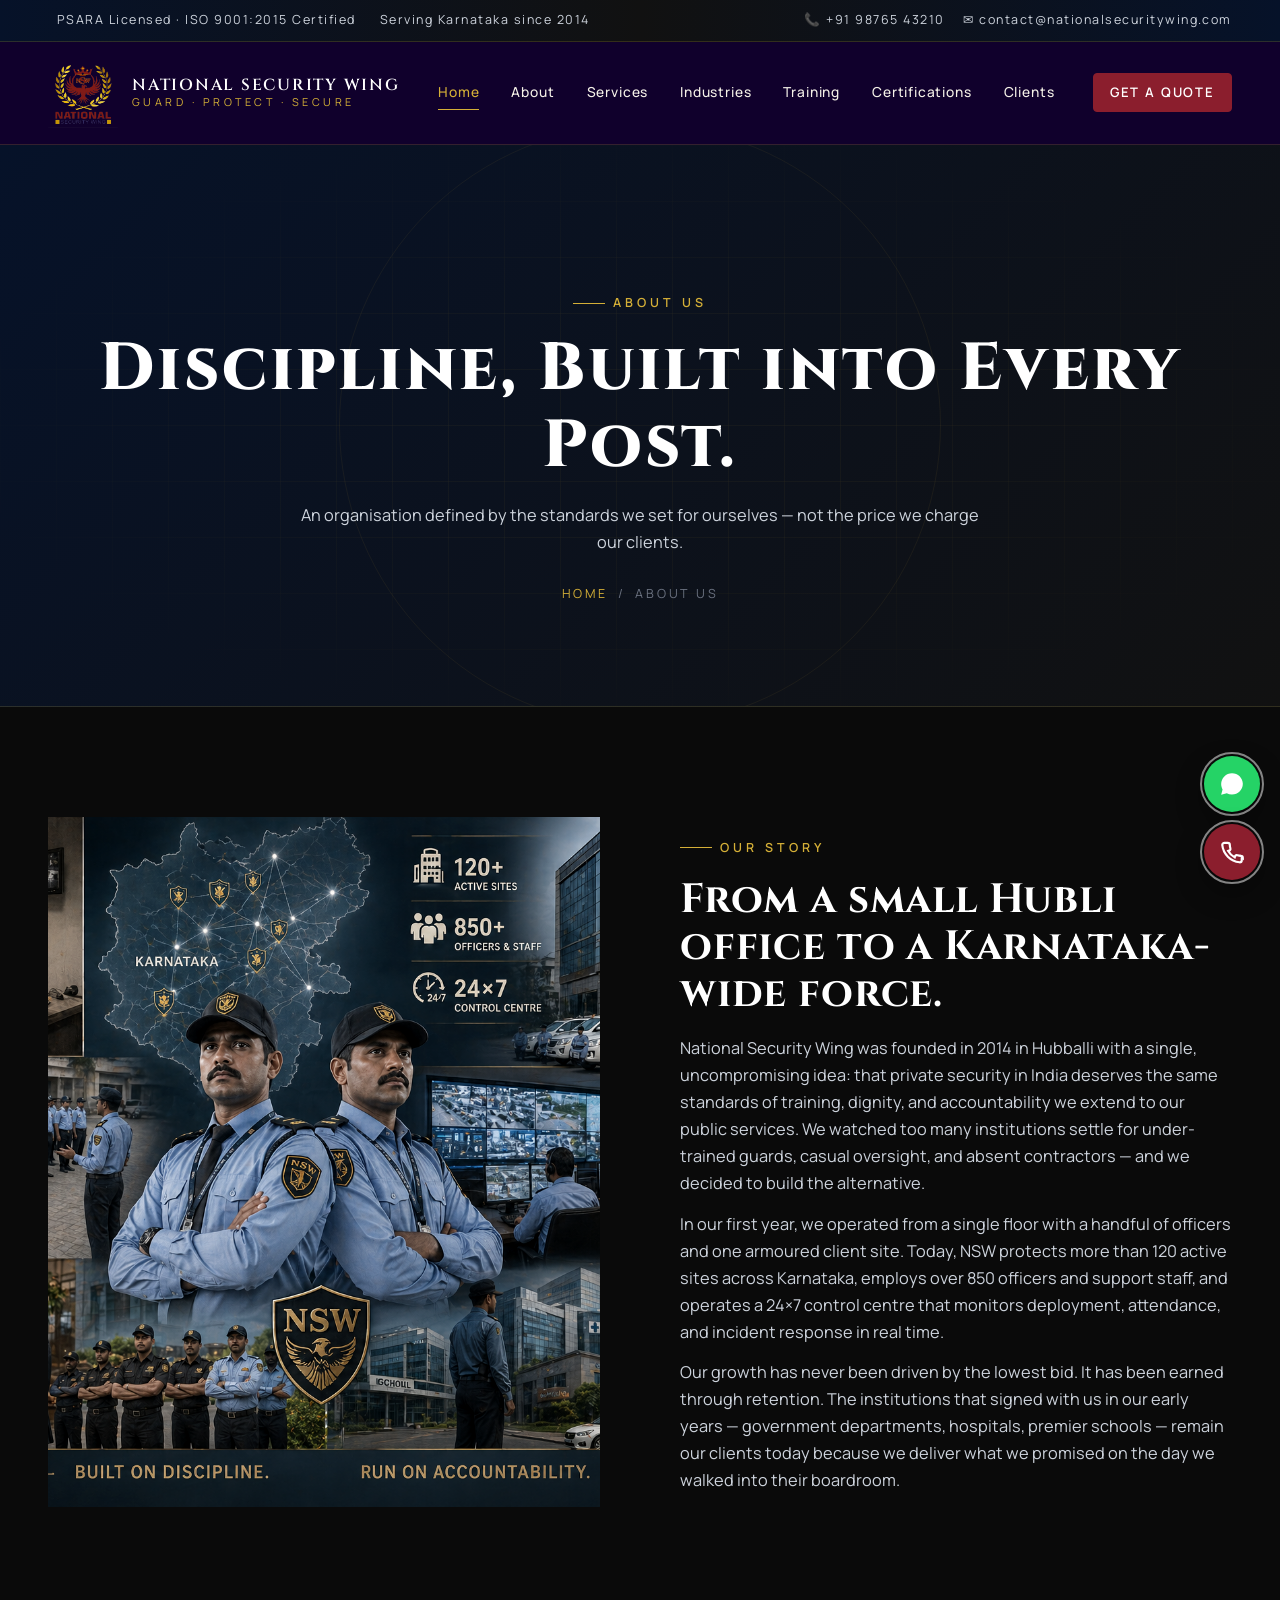
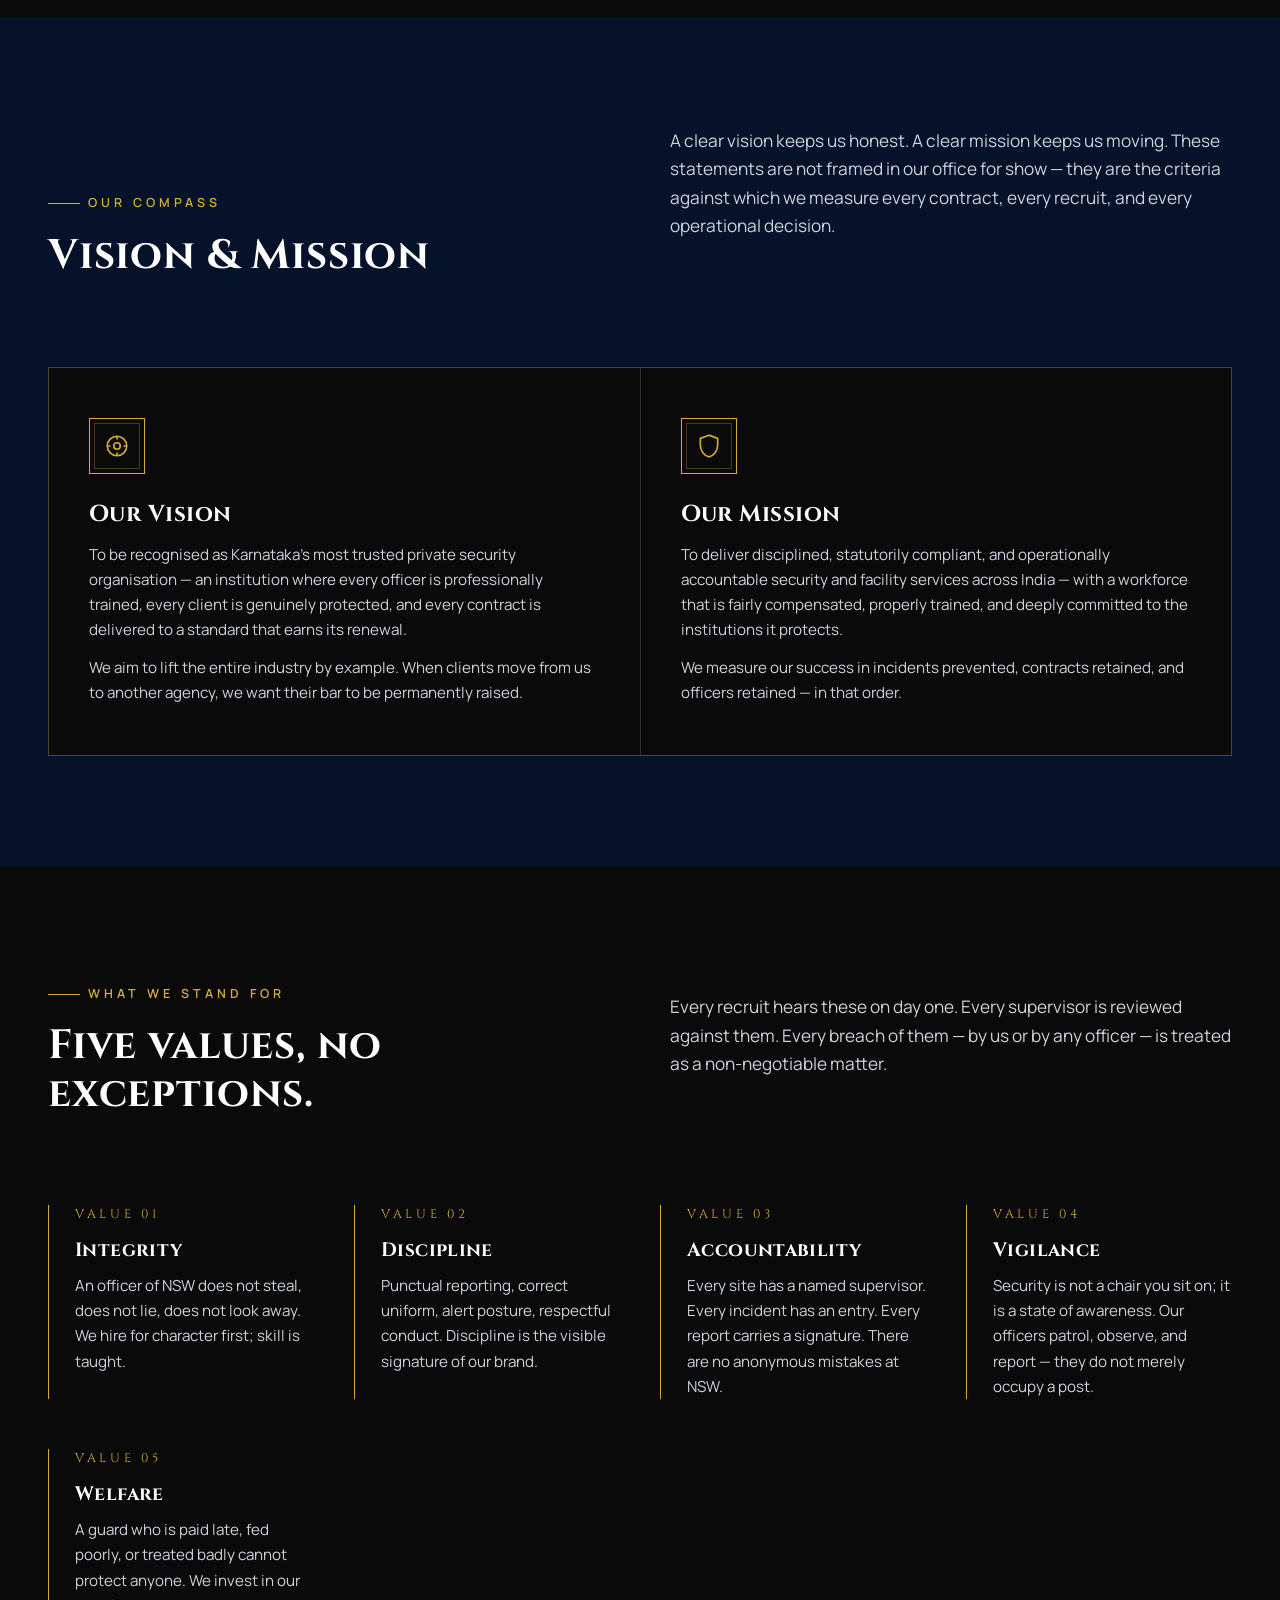
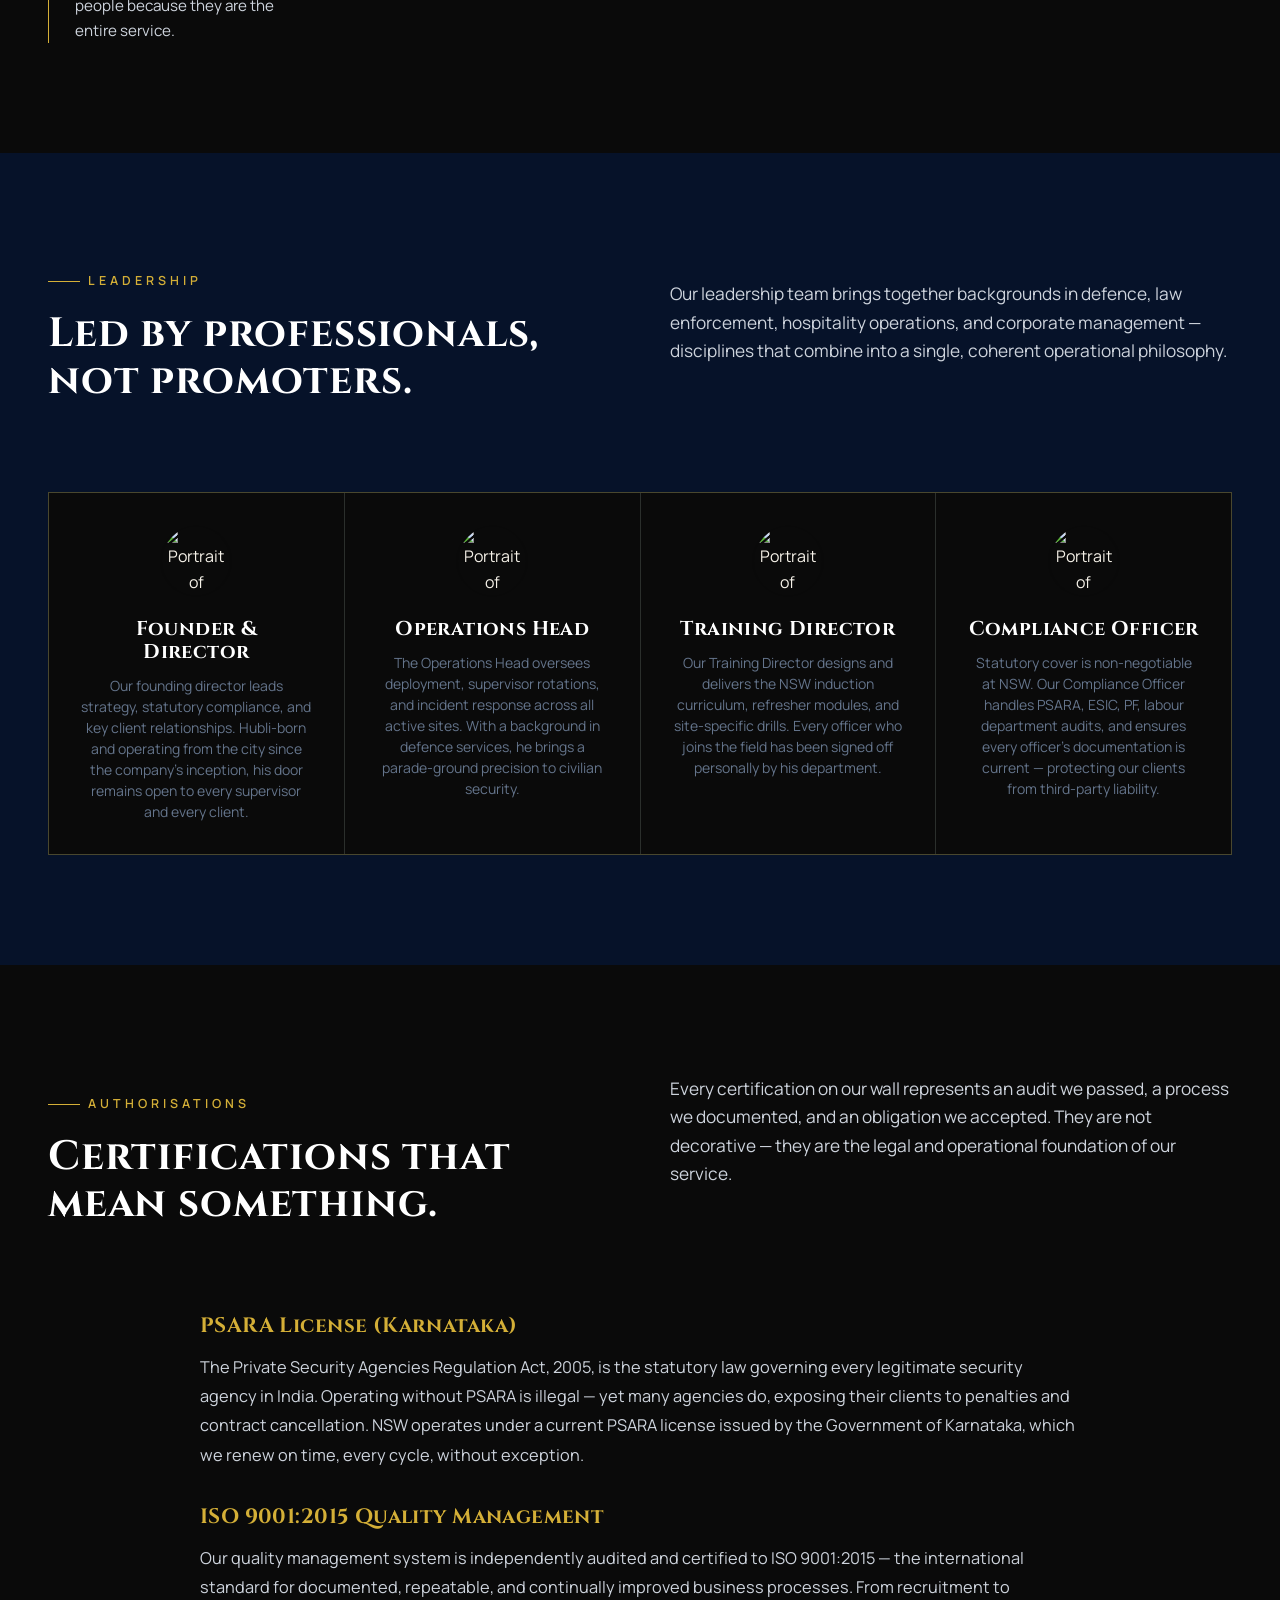
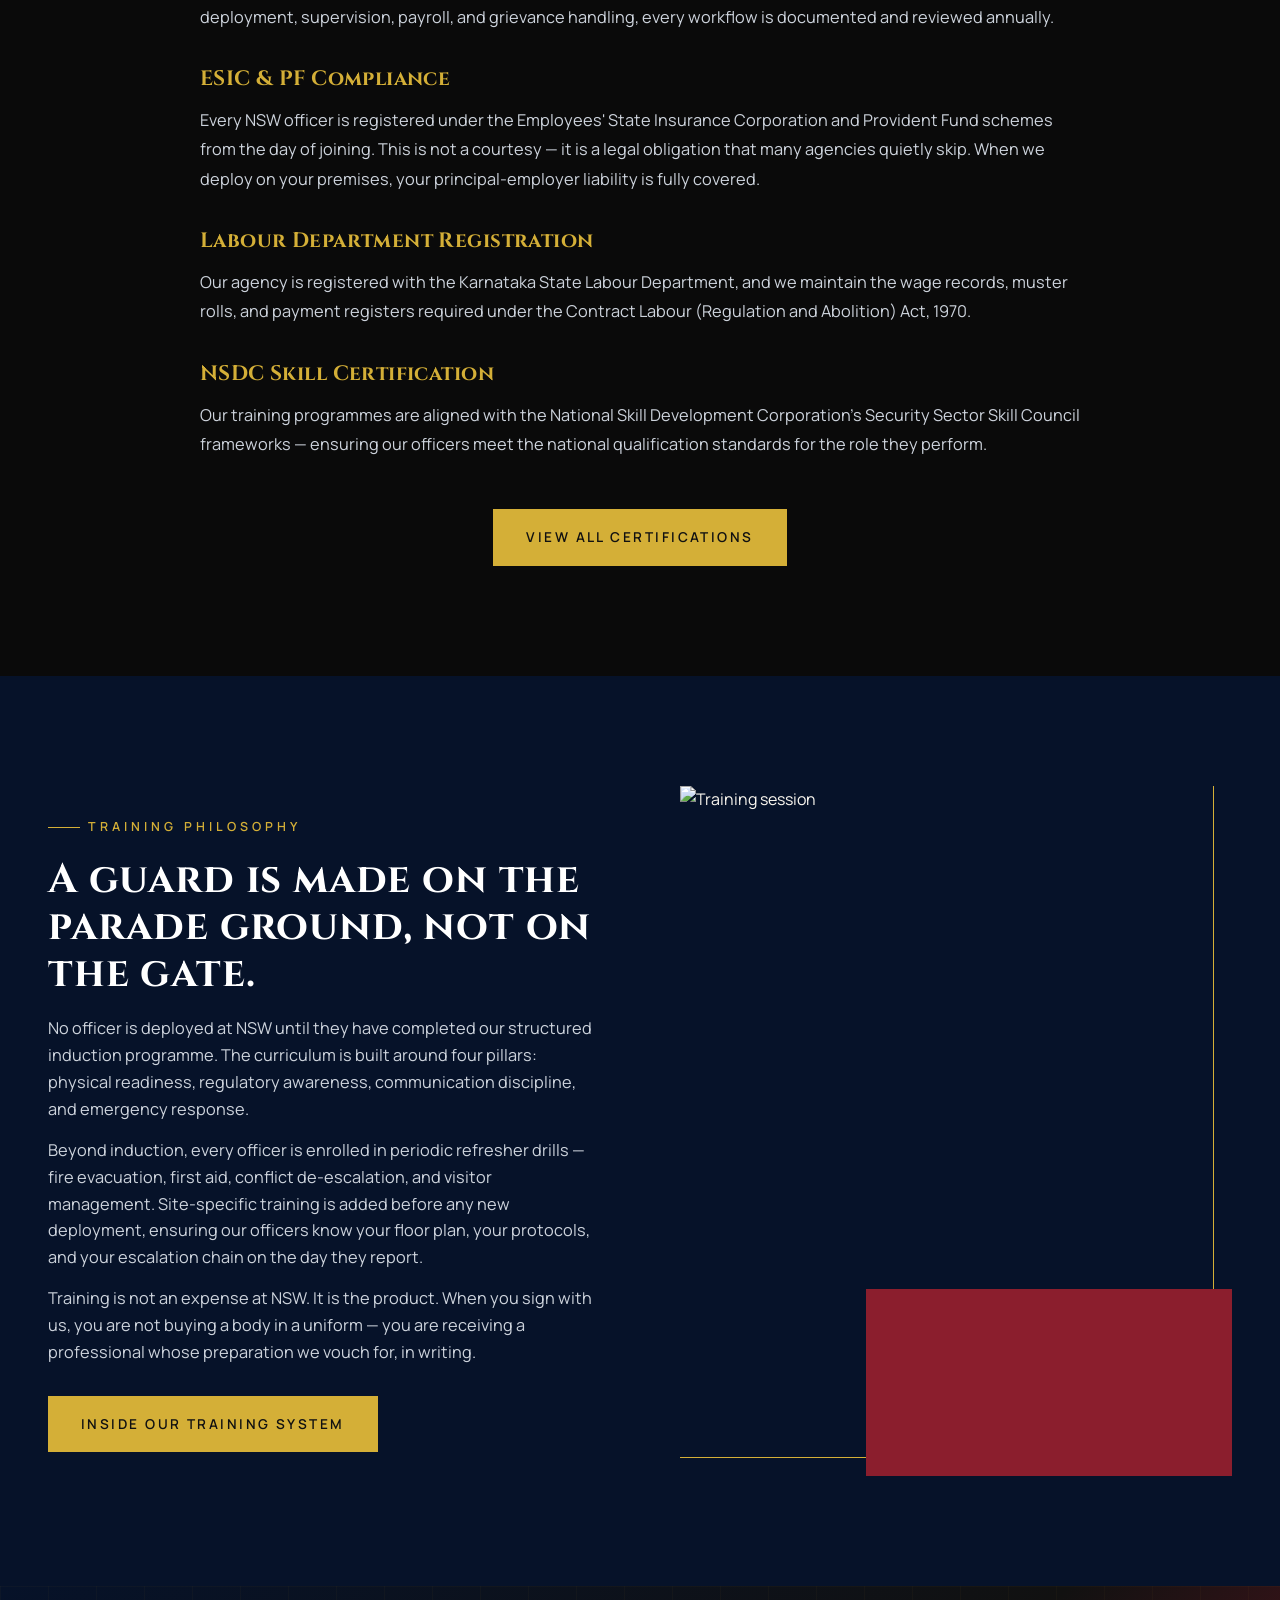
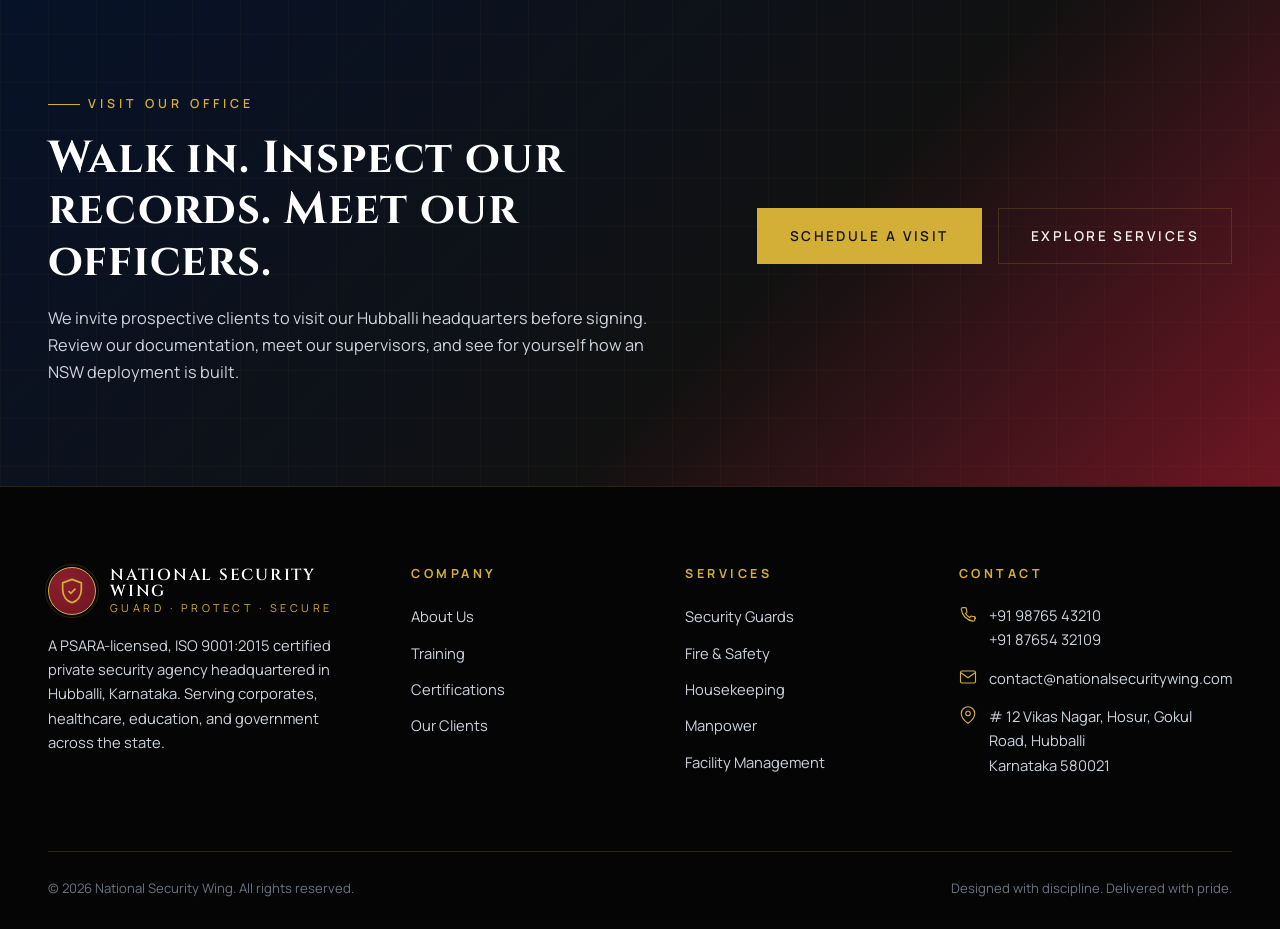
==== about.html @ ee4e20f7 "preview 1" ====
<!DOCTYPE html>
<html lang="en">
<head>
<meta charset="UTF-8">
<meta name="viewport" content="width=device-width, initial-scale=1.0">
<title>About National Security Wing | Hubli's Premier Security Agency</title>
<meta name="description" content="Learn about National Security Wing — a PSARA-licensed, ISO 9001:2015 certified security agency in Hubballi, Karnataka. Our story, vision, leadership, and operating philosophy.">
<meta name="keywords" content="about NSW, security agency Karnataka, PSARA licensed Hubli, security company history, NSW Hubballi about us">
<link rel="canonical" href="https://nationalsecuritywing.com/about.html">
<link rel="stylesheet" href="assets/css/style.css">
</head>
<body>

<div class="topbar">
  <div class="topbar-inner">
    <div class="topbar-left">
      <span><span class="gold-dot"></span>&nbsp;&nbsp;PSARA Licensed · ISO 9001:2015 Certified</span>
      <span>Serving Karnataka since 2014</span>
    </div>
    <div class="topbar-right">
      <a href="tel:+919876543210">📞 +91 98765 43210</a>
      <a href="mailto:contact@nationalsecuritywing.com">✉ contact@nationalsecuritywing.com</a>
    </div>
  </div>
</div>

<header class="site-header">
    <nav class="nav">
      <a href="index.html" class="brand">
        <!-- <div class="brand-mark">
          <svg viewBox="0 0 24 24" fill="none" stroke="currentColor" stroke-width="1.5">
            <path d="M12 2L4 5v6c0 5.5 3.5 10 8 11 4.5-1 8-5.5 8-11V5l-8-3z" stroke-linejoin="round" />
            <path d="M9 12l2 2 4-4" />
          </svg>
        </div> -->
        <img src="assets/images/logo.png" alt="" width="70px" height="70px">
        <div class="brand-text">
          <span class="brand-name">NATIONAL SECURITY WING</span>
          <span class="brand-tag">Guard · Protect · Secure</span>
        </div>
      </a>
      <div class="nav-links">
        <a href="index.html" class="active">Home</a>
        <a href="about.html">About</a>
        <a href="services.html">Services</a>
        <a href="industries.html">Industries</a>
        <a href="training.html">Training</a>
        <a href="certifications.html">Certifications</a>
        <a href="clients.html">Clients</a>
      </div>
      <a href="contact.html" class="nav-cta">Get a Quote</a>
      <button class="nav-toggle" aria-label="Menu"><span></span><span></span><span></span></button>
    </nav>
  </header>

<section class="page-header">
  <div class="container">
    <div class="page-header-inner">
      <span class="eyebrow">About Us</span>
      <h1>Discipline, Built into Every Post.</h1>
      <p style="max-width:680px; margin: 18px auto 0;">An organisation defined by the standards we set for ourselves — not the price we charge our clients.</p>
      <div class="breadcrumb" style="margin-top: 28px;">
        <a href="index.html">Home</a> <span>/</span> <span>About Us</span>
      </div>
    </div>
  </div>
</section>

<!-- INTRODUCTION -->
<section class="section-dark">
  <div class="container">
    <div class="split">
      <div class="split-img fade-up">
        <img src="assets/images/hubli.png" alt="NSW Officers in formation">
      </div>
      <div class="fade-up">
        <span class="eyebrow">Our Story</span>
        <h2>From a small Hubli office to a Karnataka-wide force.</h2>
        <p style="margin-top:18px;">National Security Wing was founded in 2014 in Hubballi with a single, uncompromising idea: that private security in India deserves the same standards of training, dignity, and accountability we extend to our public services. We watched too many institutions settle for under-trained guards, casual oversight, and absent contractors — and we decided to build the alternative.</p>
        <p style="margin-top:14px;">In our first year, we operated from a single floor with a handful of officers and one armoured client site. Today, NSW protects more than 120 active sites across Karnataka, employs over 850 officers and support staff, and operates a 24×7 control centre that monitors deployment, attendance, and incident response in real time.</p>
        <p style="margin-top:14px;">Our growth has never been driven by the lowest bid. It has been earned through retention. The institutions that signed with us in our early years — government departments, hospitals, premier schools — remain our clients today because we deliver what we promised on the day we walked into their boardroom.</p>
      </div>
    </div>
  </div>
</section>

<!-- VISION & MISSION -->
<section class="section-deep">
  <div class="container">
    <div class="section-head">
      <div class="fade-up">
        <span class="eyebrow">Our Compass</span>
        <h2 class="section-title">Vision & Mission</h2>
      </div>
      <p class="section-lead fade-up">A clear vision keeps us honest. A clear mission keeps us moving. These statements are not framed in our office for show — they are the criteria against which we measure every contract, every recruit, and every operational decision.</p>
    </div>

    <div class="services-grid">
      <article class="service-card fade-up" style="padding: 50px 40px;">
        <div class="service-icon"><svg viewBox="0 0 24 24" fill="none" stroke="currentColor" stroke-width="1.5"><circle cx="12" cy="12" r="9"/><circle cx="12" cy="12" r="3"/><path d="M12 3v3M12 18v3M3 12h3M18 12h3"/></svg></div>
        <h3>Our Vision</h3>
        <p style="margin-top: 14px;">To be recognised as Karnataka's most trusted private security organisation — an institution where every officer is professionally trained, every client is genuinely protected, and every contract is delivered to a standard that earns its renewal.</p>
        <p style="margin-top: 12px;">We aim to lift the entire industry by example. When clients move from us to another agency, we want their bar to be permanently raised.</p>
      </article>

      <article class="service-card fade-up" style="padding: 50px 40px;">
        <div class="service-icon"><svg viewBox="0 0 24 24" fill="none" stroke="currentColor" stroke-width="1.5"><path d="M12 2L4 5v6c0 5.5 3.5 10 8 11 4.5-1 8-5.5 8-11V5l-8-3z"/></svg></div>
        <h3>Our Mission</h3>
        <p style="margin-top: 14px;">To deliver disciplined, statutorily compliant, and operationally accountable security and facility services across India — with a workforce that is fairly compensated, properly trained, and deeply committed to the institutions it protects.</p>
        <p style="margin-top: 12px;">We measure our success in incidents prevented, contracts retained, and officers retained — in that order.</p>
      </article>
    </div>
  </div>
</section>

<!-- CORE VALUES -->
<section class="section-dark">
  <div class="container">
    <div class="section-head">
      <div class="fade-up">
        <span class="eyebrow">What We Stand For</span>
        <h2 class="section-title">Five values, no exceptions.</h2>
      </div>
      <p class="section-lead fade-up">Every recruit hears these on day one. Every supervisor is reviewed against them. Every breach of them — by us or by any officer — is treated as a non-negotiable matter.</p>
    </div>

    <div class="why-grid">
      <div class="why-item fade-up">
        <div class="num">VALUE 01</div>
        <h3>Integrity</h3>
        <p>An officer of NSW does not steal, does not lie, does not look away. We hire for character first; skill is taught.</p>
      </div>
      <div class="why-item fade-up">
        <div class="num">VALUE 02</div>
        <h3>Discipline</h3>
        <p>Punctual reporting, correct uniform, alert posture, respectful conduct. Discipline is the visible signature of our brand.</p>
      </div>
      <div class="why-item fade-up">
        <div class="num">VALUE 03</div>
        <h3>Accountability</h3>
        <p>Every site has a named supervisor. Every incident has an entry. Every report carries a signature. There are no anonymous mistakes at NSW.</p>
      </div>
      <div class="why-item fade-up">
        <div class="num">VALUE 04</div>
        <h3>Vigilance</h3>
        <p>Security is not a chair you sit on; it is a state of awareness. Our officers patrol, observe, and report — they do not merely occupy a post.</p>
      </div>
      <div class="why-item fade-up">
        <div class="num">VALUE 05</div>
        <h3>Welfare</h3>
        <p>A guard who is paid late, fed poorly, or treated badly cannot protect anyone. We invest in our people because they are the entire service.</p>
      </div>
    </div>
  </div>
</section>

<!-- LEADERSHIP -->
<section class="section-deep">
  <div class="container">
    <div class="section-head">
      <div class="fade-up">
        <span class="eyebrow">Leadership</span>
        <h2 class="section-title">Led by professionals, not promoters.</h2>
      </div>
      <p class="section-lead fade-up">Our leadership team brings together backgrounds in defence, law enforcement, hospitality operations, and corporate management — disciplines that combine into a single, coherent operational philosophy.</p>
    </div>

    <div class="services-grid">
  
  <!-- 01. Founder & Director -->
  <article class="service-card fade-up leadership-card">
    <img src="/nsw/assets/images/founder.jpeg" 
         alt="Portrait of Founder &amp; Director" 
         class="director-profile-icon">
    <h3>Founder &amp; Director</h3>
    <p>Our founding director leads strategy, statutory compliance, and key client relationships. Hubli-born and operating from the city since the company's inception, his door remains open to every supervisor and every client.</p>
  </article>

  <!-- 02. Operations Head -->
  <article class="service-card fade-up leadership-card">
    <img src="/nsw/assets/images/O_head.jpeg" 
         alt="Portrait of Operations Head" 
         class="director-profile-icon">
    <h3>Operations Head</h3>
    <p>The Operations Head oversees deployment, supervisor rotations, and incident response across all active sites. With a background in defence services, he brings a parade-ground precision to civilian security.</p>
  </article>

  <!-- 03. Training Director -->
  <article class="service-card fade-up leadership-card">
    <img src="/nsw/assets/images/trainer.jpg" 
         alt="Portrait of Training Director" 
         class="director-profile-icon">
    <h3>Training Director</h3>
    <p>Our Training Director designs and delivers the NSW induction curriculum, refresher modules, and site-specific drills. Every officer who joins the field has been signed off personally by his department.</p>
  </article>

  <!-- 04. Compliance Officer -->
  <article class="service-card fade-up leadership-card">
    <img src="/nsw/assets/images/c_officer.jpg" 
         alt="Portrait of Compliance Officer" 
         class="director-profile-icon">
    <h3>Compliance Officer</h3>
    <p>Statutory cover is non-negotiable at NSW. Our Compliance Officer handles PSARA, ESIC, PF, labour department audits, and ensures every officer's documentation is current — protecting our clients from third-party liability.</p>
  </article>

</div>
  </div>
</section>

<!-- CERTIFICATIONS EXPLAINED -->
<section class="section-dark">
  <div class="container">
    <div class="section-head">
      <div class="fade-up">
        <span class="eyebrow">Authorisations</span>
        <h2 class="section-title">Certifications that mean something.</h2>
      </div>
      <p class="section-lead fade-up">Every certification on our wall represents an audit we passed, a process we documented, and an obligation we accepted. They are not decorative — they are the legal and operational foundation of our service.</p>
    </div>

    <div class="prose">
      <h3>PSARA License (Karnataka)</h3>
      <p>The Private Security Agencies Regulation Act, 2005, is the statutory law governing every legitimate security agency in India. Operating without PSARA is illegal — yet many agencies do, exposing their clients to penalties and contract cancellation. NSW operates under a current PSARA license issued by the Government of Karnataka, which we renew on time, every cycle, without exception.</p>

      <h3>ISO 9001:2015 Quality Management</h3>
      <p>Our quality management system is independently audited and certified to ISO 9001:2015 — the international standard for documented, repeatable, and continually improved business processes. From recruitment to deployment, supervision, payroll, and grievance handling, every workflow is documented and reviewed annually.</p>

      <h3>ESIC & PF Compliance</h3>
      <p>Every NSW officer is registered under the Employees' State Insurance Corporation and Provident Fund schemes from the day of joining. This is not a courtesy — it is a legal obligation that many agencies quietly skip. When we deploy on your premises, your principal-employer liability is fully covered.</p>

      <h3>Labour Department Registration</h3>
      <p>Our agency is registered with the Karnataka State Labour Department, and we maintain the wage records, muster rolls, and payment registers required under the Contract Labour (Regulation and Abolition) Act, 1970.</p>

      <h3>NSDC Skill Certification</h3>
      <p>Our training programmes are aligned with the National Skill Development Corporation's Security Sector Skill Council frameworks — ensuring our officers meet the national qualification standards for the role they perform.</p>
    </div>

    <div class="center mt-50 fade-up">
      <a href="certifications.html" class="btn btn-gold">View All Certifications</a>
    </div>
  </div>
</section>

<!-- TRAINING PHILOSOPHY -->
<section class="section-deep">
  <div class="container">
    <div class="split">
      <div class="fade-up">
        <span class="eyebrow">Training Philosophy</span>
        <h2>A guard is made on the parade ground, not on the gate.</h2>
        <p style="margin-top:18px;">No officer is deployed at NSW until they have completed our structured induction programme. The curriculum is built around four pillars: physical readiness, regulatory awareness, communication discipline, and emergency response.</p>
        <p style="margin-top:14px;">Beyond induction, every officer is enrolled in periodic refresher drills — fire evacuation, first aid, conflict de-escalation, and visitor management. Site-specific training is added before any new deployment, ensuring our officers know your floor plan, your protocols, and your escalation chain on the day they report.</p>
        <p style="margin-top:14px;">Training is not an expense at NSW. It is the product. When you sign with us, you are not buying a body in a uniform — you are receiving a professional whose preparation we vouch for, in writing.</p>
        <a href="training.html" class="btn btn-gold mt-30">Inside Our Training System</a>
      </div>
      <div class="split-img fade-up">
        <img src="/nsw/assets/images/pared.png" alt="Training session">
      </div>
    </div>
  </div>
</section>

<!-- CTA -->
<section class="cta-banner">
  <div class="container">
    <div class="cta-banner-inner">
      <div class="fade-up">
        <span class="eyebrow">Visit Our Office</span>
        <h2>Walk in. Inspect our records. Meet our officers.</h2>
        <p style="margin-top:14px;">We invite prospective clients to visit our Hubballi headquarters before signing. Review our documentation, meet our supervisors, and see for yourself how an NSW deployment is built.</p>
      </div>
      <div class="actions fade-up">
        <a href="contact.html" class="btn btn-gold">Schedule a Visit</a>
        <a href="services.html" class="btn btn-ghost">Explore Services</a>
      </div>
    </div>
  </div>
</section>

<footer class="site-footer">
  <div class="container">
    <div class="footer-grid">
      <div class="footer-col footer-brand">
        <div class="brand">
          <div class="brand-mark">
            <svg viewBox="0 0 24 24" fill="none" stroke="currentColor" stroke-width="1.5"><path d="M12 2L4 5v6c0 5.5 3.5 10 8 11 4.5-1 8-5.5 8-11V5l-8-3z" stroke-linejoin="round"/><path d="M9 12l2 2 4-4"/></svg>
          </div>
          <div class="brand-text">
            <span class="brand-name">NATIONAL SECURITY WING</span>
            <span class="brand-tag">Guard · Protect · Secure</span>
          </div>
        </div>
        <p>A PSARA-licensed, ISO 9001:2015 certified private security agency headquartered in Hubballi, Karnataka. Serving corporates, healthcare, education, and government across the state.</p>
      </div>
      <div class="footer-col">
        <h4>Company</h4>
        <ul>
          <li><a href="about.html">About Us</a></li>
          <li><a href="training.html">Training</a></li>
          <li><a href="certifications.html">Certifications</a></li>
          <li><a href="clients.html">Our Clients</a></li>
        </ul>
      </div>
      <div class="footer-col">
        <h4>Services</h4>
        <ul>
          <li><a href="services.html#guards">Security Guards</a></li>
          <li><a href="services.html#fire">Fire & Safety</a></li>
          <li><a href="services.html#housekeeping">Housekeeping</a></li>
          <li><a href="services.html#manpower">Manpower</a></li>
          <li><a href="services.html#facility">Facility Management</a></li>
        </ul>
      </div>
      <div class="footer-col">
        <h4>Contact</h4>
        <div class="footer-contact-item">
          <svg viewBox="0 0 24 24" fill="none" stroke="currentColor" stroke-width="1.5"><path d="M21 16.5v3a2 2 0 01-2 2A18 18 0 013 5.5a2 2 0 012-2h3a2 2 0 012 2c0 1 .2 2 .5 3a2 2 0 01-.5 2L8.5 11a16 16 0 006 6l.5-1.5a2 2 0 012-.5c1 .3 2 .5 3 .5a2 2 0 012 2z"/></svg>
          <span>+91 98765 43210<br>+91 87654 32109</span>
        </div>
        <div class="footer-contact-item">
          <svg viewBox="0 0 24 24" fill="none" stroke="currentColor" stroke-width="1.5"><path d="M4 4h16a2 2 0 012 2v12a2 2 0 01-2 2H4a2 2 0 01-2-2V6a2 2 0 012-2z"/><path d="M22 6l-10 7L2 6"/></svg>
          <span>contact@nationalsecuritywing.com</span>
        </div>
        <div class="footer-contact-item">
          <svg viewBox="0 0 24 24" fill="none" stroke="currentColor" stroke-width="1.5"><path d="M21 10c0 7-9 13-9 13s-9-6-9-13a9 9 0 0118 0z"/><circle cx="12" cy="10" r="3"/></svg>
          <span># 12 Vikas Nagar, Hosur, Gokul Road, Hubballi<br>Karnataka 580021</span>
        </div>
      </div>
    </div>
    <div class="footer-bottom">
      <span>© 2026 National Security Wing. All rights reserved.</span>
      <span>Designed with discipline. Delivered with pride.</span>
    </div>
  </div>
</footer>

<div class="float-actions">
  <a href="https://wa.me/919876543210" class="float-btn float-wa" aria-label="WhatsApp" target="_blank">
    <svg viewBox="0 0 24 24" fill="currentColor"><path d="M17.5 14c-.3-.1-1.7-.8-2-.9-.3-.1-.5-.1-.7.1-.2.3-.8.9-.9 1.1-.2.2-.3.2-.6.1-.3-.1-1.2-.5-2.3-1.5-.9-.7-1.4-1.7-1.6-2-.2-.3 0-.5.1-.6.1-.1.3-.3.4-.5.1-.2.2-.3.3-.5.1-.2 0-.4 0-.5l-.9-2.1c-.2-.5-.5-.5-.7-.5h-.6c-.2 0-.5.1-.8.4-.3.3-1 1-1 2.5s1.1 2.9 1.2 3.1c.1.2 2.1 3.2 5.1 4.5.7.3 1.3.5 1.7.6.7.2 1.4.2 1.9.1.6-.1 1.7-.7 2-1.4.2-.7.2-1.3.2-1.4-.1-.1-.3-.2-.6-.3zM12 2C6.5 2 2 6.5 2 12c0 1.8.5 3.5 1.3 5L2 22l5.2-1.4c1.4.8 3 1.2 4.7 1.2h.1c5.5 0 10-4.5 10-10S17.5 2 12 2z"/></svg>
  </a>
  <a href="tel:+919876543210" class="float-btn float-call" aria-label="Call">
    <svg viewBox="0 0 24 24" fill="none" stroke="currentColor" stroke-width="2"><path d="M21 16.5v3a2 2 0 01-2 2A18 18 0 013 5.5a2 2 0 012-2h3a2 2 0 012 2c0 1 .2 2 .5 3a2 2 0 01-.5 2L8.5 11a16 16 0 006 6l.5-1.5a2 2 0 012-.5c1 .3 2 .5 3 .5a2 2 0 012 2z"/></svg>
  </a>
</div>

<script src="assets/js/main.js"></script>
</body>
</html>
---- assets/css/style.css ----
/* =========================================================
   NATIONAL SECURITY WING — Premium Stylesheet
   Aesthetic: Military precision meets corporate luxury
   ========================================================= */

@import url('https://fonts.googleapis.com/css2?family=Cinzel:wght@400;500;600;700;800;900&family=Manrope:wght@200;300;400;500;600;700;800&display=swap');

:root {
  --c-red: #8B1E2D;
  --c-red-deep: #6e1623;
  --c-red-glow: rgba(139, 30, 45, 0.35);
  --c-gold: #D4AF37;
  --c-gold-soft: #b8962d;
  --c-gold-glow: rgba(212, 175, 55, 0.25);
  --c-navy: #0B1F3A;
  --c-navy-deep: #061229;
  --c-black: #111111;
  --c-jet: #0a0a0a;
  --c-white: #ffffff;
  --c-bone: #f5f1e8;
  --c-mist: #cdd3dc;
  --c-grey: #6b7280;
  --c-line: rgba(212, 175, 55, 0.18);

  --font-display: 'Cinzel', 'Times New Roman', serif;
  --font-body: 'Manrope', system-ui, sans-serif;

  --shadow-deep: 0 30px 60px -20px rgba(0,0,0,0.6);
  --shadow-gold: 0 0 0 1px var(--c-gold) inset, 0 20px 40px -20px var(--c-gold-glow);
  --radius: 2px;

  --container: 1240px;
}

* { box-sizing: border-box; margin: 0; padding: 0; }
html { scroll-behavior: smooth; }
body {
  font-family: var(--font-body);
  background: var(--c-jet);
  color: var(--c-bone);
  line-height: 1.65;
  -webkit-font-smoothing: antialiased;
  overflow-x: hidden;
}

img { max-width: 100%; display: block; }
a { color: inherit; text-decoration: none; transition: color .3s ease; }
button { font-family: inherit; cursor: pointer; border: none; background: none; }

.container {
  max-width: var(--container);
  margin: 0 auto;
  padding: 0 28px;
}

/* =========================================================
   TYPOGRAPHY
   ========================================================= */
h1, h2, h3, h4, h5, h6 {
  font-family: var(--font-display);
  font-weight: 700;
  letter-spacing: 0.02em;
  line-height: 1.15;
  color: var(--c-white);
}

h1 { font-size: clamp(2.4rem, 5.2vw, 4.6rem); font-weight: 800; letter-spacing: 0.04em; }
h2 { font-size: clamp(1.8rem, 3.2vw, 2.8rem); }
h3 { font-size: clamp(1.25rem, 1.8vw, 1.55rem); }
h4 { font-size: 1.1rem; letter-spacing: 0.08em; text-transform: uppercase; }

p { color: var(--c-mist); font-size: 1.02rem; }

.eyebrow {
  display: inline-flex;
  align-items: center;
  gap: 8px;
  font-family: var(--font-body);
  font-weight: 600;
  font-size: 0.78rem;
  letter-spacing: 0.32em;
  text-transform: uppercase;
  color: var(--c-gold);
  margin-bottom: 18px;
}
.eyebrow::before {
  content: '';
  width: 32px; height: 1px;
  background: var(--c-gold);
}

.section-title {
  margin-bottom: 18px;
}
.section-lead {
  max-width: 720px;
  font-size: 1.08rem;
  color: var(--c-mist);
  margin-bottom: 56px;
}

.gold { color: var(--c-gold); }
.red { color: var(--c-red); }

/* =========================================================
   ANNOUNCEMENT BAR
   ========================================================= */
.topbar {
  background: linear-gradient(90deg, var(--c-navy-deep), var(--c-black), var(--c-navy-deep));
  border-bottom: 1px solid var(--c-line);
  font-size: 0.78rem;
  color: var(--c-mist);
  letter-spacing: 0.12em;
}
.topbar-inner {
  display: flex;
  justify-content: space-between;
  align-items: center;
  padding: 10px 28px;
  max-width: var(--container);
  margin: 0 auto;
  gap: 20px;
  flex-wrap: wrap;
}
.topbar a { color: var(--c-mist); }
.topbar a:hover { color: var(--c-gold); }
.topbar-left { display: flex; gap: 24px; align-items: center; flex-wrap: wrap; }
.topbar-right { display: flex; gap: 18px; align-items: center; }
.topbar-right .gold-dot { width: 6px; height: 6px; background: var(--c-gold); border-radius: 50%; display: inline-block; box-shadow: 0 0 10px var(--c-gold); }

/* =========================================================
   HEADER / NAV
   ========================================================= */
.site-header {
  position: sticky;
  top: 0;
  z-index: 100;
  background: rgba(18, 1, 48, 0.92);
  backdrop-filter: blur(14px);
  -webkit-backdrop-filter: blur(14px);
  border-bottom: 1px solid var(--c-line);
}
.nav {
  display: flex;
  align-items: center;
  justify-content: space-between;
  padding: 16px 28px;
  max-width: var(--container);
  margin: 0 auto;
}
.brand {
  display: flex;
  align-items: center;
  gap: 14px;
}
.brand-mark {
  width: 48px; height: 48px;
  display: grid; place-items: center;
  background: radial-gradient(circle at 30% 30%, var(--c-red), var(--c-red-deep));
  border: 1.5px solid var(--c-gold);
  border-radius: 50%;
  position: relative;
  flex-shrink: 0;
}
.brand-mark svg { width: 28px; height: 28px; color: var(--c-gold); }
.brand-mark::after {
  content: '';
  position: absolute;
  inset: -4px;
  border: 1px solid var(--c-line);
  border-radius: 50%;
}
.brand-text {
  display: flex; flex-direction: column;
  line-height: 1;
}
.brand-name {
  font-family: var(--font-display);
  font-weight: 600;
  font-size: 1.00rem;
  letter-spacing: 0.11em;
  color: var(--c-white);
}
.brand-tag {
  font-size: 0.68rem;
  letter-spacing: 0.32em;
  color: var(--c-gold);
  margin-top: 4px;
  text-transform: uppercase;
}

.nav-links { display: flex; align-items: center; gap: 32px; }
.nav-links a {
  font-size: 0.86rem;
  font-weight: 500;
  letter-spacing: 0.06em;
  color: var(--c-bone);
  position: relative;
  padding: 6px 0;
}
.nav-links a::after {
  content: '';
  position: absolute;
  bottom: 0; left: 0;
  width: 0; height: 1px;
  background: var(--c-gold);
  transition: width .35s ease;
}
.nav-links a:hover::after,
.nav-links a.active::after { width: 100%; }
.nav-links a:hover { color: var(--c-gold); }
.nav-links a.active { color: var(--c-gold); }

.nav-cta {
  display: inline-flex;
  align-items: center;
  gap: 10px;
  padding: 8px 16px;
  background: var(--c-red);
  color: var(--c-white);
  font-weight: 600;
  font-size: 0.82rem;
  letter-spacing: 0.14em;
  text-transform: uppercase;
  border: 1px solid var(--c-red);
  transition: all .3s ease;
  border-radius: 4px;
}
.nav-cta:hover {
  background: transparent;
  color: var(--c-gold);
  border-color: var(--c-gold);
}

.nav-toggle {
  display: none;
  width: 40px; height: 40px;
  border: 1px solid var(--c-line);
  background: transparent;
}
.nav-toggle span { display: block; width: 18px; height: 1.5px; background: var(--c-gold); margin: 4px auto; transition: .3s; }

@media (max-width: 980px) {
  .nav-links, .nav-cta { display: none; }
  .nav-toggle { display: block; }
  .nav-links.open {
    display: flex;
    position: absolute;
    top: 100%; left: 0; right: 0;
    background: var(--c-jet);
    flex-direction: column;
    gap: 0;
    border-top: 1px solid var(--c-line);
    padding: 0;
  }
  .nav-links.open a {
    width: 100%;
    padding: 18px 28px;
    border-bottom: 1px solid var(--c-line);
  }
}

/* =========================================================
   BUTTONS
   ========================================================= */
.btn {
  display: inline-flex;
  align-items: center;
  justify-content: center;
  gap: 10px;
  padding: 16px 32px;
  font-family: var(--font-body);
  font-weight: 600;
  font-size: 0.85rem;
  letter-spacing: 0.18em;
  text-transform: uppercase;
  border: 1px solid transparent;
  transition: all .35s cubic-bezier(.2,.8,.2,1);
  position: relative;
  overflow: hidden;
}
.btn-primary {
  background: var(--c-red);
  color: var(--c-white);
  border-color: var(--c-red);
}
.btn-primary:hover {
  background: var(--c-red-deep);
  transform: translateY(-2px);
  box-shadow: 0 14px 30px -10px var(--c-red-glow);
}
.btn-gold {
  background: var(--c-gold);
  color: var(--c-black);
  border-color: var(--c-gold);
}
.btn-gold:hover {
  background: transparent;
  color: var(--c-gold);
  transform: translateY(-2px);
}
.btn-ghost {
  background: transparent;
  color: var(--c-bone);
  border-color: var(--c-line);
}
.btn-ghost:hover {
  border-color: var(--c-gold);
  color: var(--c-gold);
}

/* =========================================================
   HERO (general purpose for inner pages)
   ========================================================= */
.hero {
  position: relative;
  min-height: 78vh;
  display: flex;
  align-items: center;
  overflow: hidden;
  isolation: isolate;
}
.hero-bg {
  position: absolute; inset: 0;
  z-index: -2;
}
.hero-bg img {
  width: 100%; height: 100%;
  object-fit: cover;
  filter: grayscale(40%) contrast(1.1) brightness(0.45);
}
.hero-bg::after {
  content: '';
  position: absolute; inset: 0;
  background: linear-gradient(180deg, rgba(10, 10, 10, 0.086) 0%, rgba(10, 10, 10, 0.486) 60%, var(--c-jet) 100%),
              radial-gradient(ellipse at 20% 50%, var(--c-red-glow), transparent 60%);
}
.hero-grid {
  position: absolute; inset: 0;
  background-image:
    linear-gradient(var(--c-line) 1px, transparent 1px),
    linear-gradient(90deg, var(--c-line) 1px, transparent 1px);
  background-size: 64px 64px;
  opacity: 0.25;
  z-index: -1;
  mask-image: linear-gradient(180deg, transparent, black 30%, black 70%, transparent);
}
.hero-inner {
  max-width: var(--container);
  margin: 0 auto;
  padding: 80px 28px;
  width: 100%;
  margin-top: -140px;
}
.hero h1 {
  margin-bottom: 18px;
  text-shadow: 0 2px 30px rgba(0,0,0,0.5);
}
.hero p.lead {
  max-width: 640px;
  font-size: 1.15rem;
  color: var(--c-mist);
  margin-bottom: 30px;
}

/* HOME hero special */
.home-hero {
  min-height: 100vh;
}
.home-hero h1 {
  font-size: clamp(2.2rem, 6.2vw, 4rem);
  letter-spacing: 0.06em;
}
.home-hero h1 .word {
  display: inline-block;
  position: relative;
  margin-right: 24px;
}
.home-hero h1 .word.gold { color: var(--c-gold); }
.home-hero h1 .word::after {
  content: '/';
  margin-left: 24px;
  color: var(--c-red);
  font-weight: 400;
}
.home-hero h1 .word:last-child::after { display: none; }

.hero-meta {
  display: flex;
  gap: 32px;
  margin-top: 60px;
  border-top: 1px solid var(--c-line);
  padding-top: 32px;
  flex-wrap: wrap;
}
.hero-meta-item {
  display: flex;
  flex-direction: column;
}
.hero-meta-item .num {
  font-family: var(--font-display);
  font-size: 2rem;
  color: var(--c-gold);
  font-weight: 700;
}
.hero-meta-item .label {
  font-size: 0.72rem;
  letter-spacing: 0.22em;
  text-transform: uppercase;
  color: var(--c-mist);
  margin-top: 4px;
}

/* =========================================================
   SECTIONS
   ========================================================= */
section { padding: 110px 0; position: relative; }
.section-dark { background: var(--c-jet); }
.section-deep { background: var(--c-navy-deep); }
.section-black { background: var(--c-black); }

.section-head {
  display: grid;
  grid-template-columns: 1fr 1fr;
  gap: 60px;
  margin-bottom: 70px;
  align-items: end;
}
@media (max-width: 860px) {
  .section-head { grid-template-columns: 1fr; gap: 24px; margin-bottom: 50px; }
}

.divider-emblem {
  display: flex; align-items: center; justify-content: center;
  gap: 20px; margin: 0 auto 50px; max-width: 320px;
}
.divider-emblem .line { flex: 1; height: 1px; background: var(--c-line); }
.divider-emblem .star { color: var(--c-gold); font-size: 1.2rem; }

/* =========================================================
   SERVICE CARDS
   ========================================================= */
.services-grid {
  display: grid;
  grid-template-columns: repeat(auto-fit, minmax(280px, 1fr));
  gap: 1px;
  background: var(--c-line);
  border: 1px solid var(--c-line);
}
.service-card {
  background: var(--c-jet);
  padding: 42px 34px;
  position: relative;
  transition: all .4s ease;
  isolation: isolate;
}
.service-card::before {
  content: '';
  position: absolute;
  inset: 0;
  background: linear-gradient(135deg, var(--c-red-glow), transparent 60%);
  opacity: 0;
  transition: opacity .4s ease;
  z-index: -1;
}
.service-card:hover {
  background: #181818;
  transform: translateY(-4px);
}
.service-card:hover::before { opacity: 1; }

.service-icon {
  width: 56px; height: 56px;
  display: grid; place-items: center;
  border: 1px solid var(--c-gold);
  margin-bottom: 28px;
  color: var(--c-gold);
  position: relative;
}
.service-icon::after {
  content: ''; position: absolute;
  inset: 4px;
  border: 1px solid rgba(212, 175, 55, 0.3);
}
.service-icon svg { width: 26px; height: 26px; }

.service-card h3 { margin-bottom: 14px; }
.service-card p { font-size: 0.95rem; }
.service-card .read-more {
  display: inline-flex;
  align-items: center;
  gap: 8px;
  margin-top: 22px;
  font-size: 0.78rem;
  letter-spacing: 0.2em;
  text-transform: uppercase;
  color: var(--c-gold);
  font-weight: 600;
}
.service-card .read-more::after {
  content: '→';
  transition: transform .3s ease;
}
.service-card:hover .read-more::after { transform: translateX(6px); }

/* =========================================================
   WHY CHOOSE US
   ========================================================= */
.why-grid {
  display: grid;
  grid-template-columns: repeat(auto-fit, minmax(240px, 1fr));
  gap: 50px 40px;
}
.why-item {
  border-left: 1px solid var(--c-gold);
  padding-left: 26px;
  position: relative;
}
.why-item .num {
  font-family: var(--font-display);
  font-size: 0.78rem;
  letter-spacing: 0.3em;
  color: var(--c-gold);
  margin-bottom: 14px;
}
.why-item h3 { margin-bottom: 12px; font-size: 1.2rem; }
.why-item p { font-size: 0.95rem; }

/* =========================================================
   STATS
   ========================================================= */
.stats {
  background: var(--c-navy-deep);
  border-top: 1px solid var(--c-line);
  border-bottom: 1px solid var(--c-line);
  padding: 80px 0;
}
.stats-grid {
  display: grid;
  grid-template-columns: repeat(4, 1fr);
  gap: 0;
}
@media (max-width: 760px) { .stats-grid { grid-template-columns: repeat(2, 1fr); gap: 40px; } }

.stat {
  text-align: center;
  padding: 0 30px;
  border-right: 1px solid var(--c-line);
}
.stat:last-child { border-right: none; }
@media (max-width: 760px) { .stat { border-right: none; } }
.stat .num {
  font-family: var(--font-display);
  font-size: clamp(2.4rem, 4.6vw, 3.6rem);
  color: var(--c-gold);
  font-weight: 700;
  line-height: 1;
}
.stat .num span { font-size: 0.6em; }
.stat .label {
  margin-top: 12px;
  font-size: 0.78rem;
  letter-spacing: 0.22em;
  text-transform: uppercase;
  color: var(--c-mist);
}

/* =========================================================
   TWO-COLUMN MEDIA
   ========================================================= */
.split {
  display: grid;
  grid-template-columns: 1fr 1fr;
  gap: 80px;
  align-items: center;
}
@media (max-width: 900px) { .split { grid-template-columns: 1fr; gap: 50px; } }
.split-img {
  position: relative;
  aspect-ratio: 4 / 5;
  overflow: hidden;
}
.split-img img {
  width: 100%; height: 100%;
  object-fit: cover;
  filter: grayscale(20%) contrast(1.05);
}
.split-img::before {
  content: '';
  position: absolute;
  top: -20px; left: -20px;
  width: 100%; height: 100%;
  border: 1px solid var(--c-gold);
  z-index: -1;
}
.split-img::after {
  content: '';
  position: absolute;
  bottom: -20px; right: -20px;
  width: 70%; height: 30%;
  background: var(--c-red);
  z-index: -1;
}

.split ul.feature-list {
  list-style: none;
  margin-top: 28px;
}
.split ul.feature-list li {
  padding: 14px 0;
  border-bottom: 1px solid var(--c-line);
  display: flex;
  gap: 14px;
  align-items: flex-start;
  color: var(--c-bone);
}
.split ul.feature-list li::before {
  content: '◆';
  color: var(--c-gold);
  font-size: 0.7rem;
  margin-top: 6px;
}

/* =========================================================
   INDUSTRIES GRID
   ========================================================= */
.industries-grid {
  display: grid;
  grid-template-columns: repeat(auto-fit, minmax(240px, 1fr));
  gap: 24px;
}
.industry-card {
  position: relative;
  aspect-ratio: 3/4;
  overflow: hidden;
  background: var(--c-black);
  cursor: pointer;
}
.industry-card img {
  width: 100%; height: 100%;
  object-fit: cover;
  filter: grayscale(40%) brightness(0.55);
  transition: all .6s cubic-bezier(.2,.8,.2,1);
}
.industry-card:hover img {
  transform: scale(1.06);
  filter: grayscale(0%) brightness(0.7);
}
.industry-card .overlay {
  position: absolute;
  inset: 0;
  background: linear-gradient(180deg, transparent 40%, rgba(11, 31, 58, 0.92) 100%);
  display: flex;
  flex-direction: column;
  justify-content: flex-end;
  padding: 28px;
}
.industry-card h3 {
  font-size: 1.2rem;
  letter-spacing: 0.06em;
}
.industry-card p {
  font-size: 0.85rem;
  margin-top: 8px;
  opacity: 0;
  max-height: 0;
  transition: all .4s ease;
}
.industry-card:hover p { opacity: 1; max-height: 100px; }
.industry-card .badge {
  position: absolute;
  top: 18px; left: 18px;
  font-family: var(--font-display);
  font-size: 0.7rem;
  letter-spacing: 0.3em;
  color: var(--c-gold);
}

/* =========================================================
   TESTIMONIALS
   ========================================================= */
.testi-grid {
  display: grid;
  grid-template-columns: repeat(auto-fit, minmax(300px, 1fr));
  gap: 28px;
}
.testi {
  background: var(--c-jet);
  border: 1px solid var(--c-line);
  padding: 38px 34px;
  position: relative;
}
.testi::before {
  content: '“';
  position: absolute;
  top: 10px; right: 28px;
  font-family: var(--font-display);
  font-size: 5rem;
  color: var(--c-red);
  opacity: 0.3;
  line-height: 1;
}
.testi p {
  font-size: 1rem;
  color: var(--c-bone);
  font-style: italic;
  line-height: 1.7;
}
.testi .stars { color: var(--c-gold); margin-bottom: 16px; letter-spacing: 4px; }
.testi .author {
  margin-top: 26px;
  padding-top: 20px;
  border-top: 1px solid var(--c-line);
}
.testi .author-name {
  font-family: var(--font-display);
  font-weight: 600;
  color: var(--c-white);
}
.testi .author-org {
  font-size: 0.8rem;
  color: var(--c-gold);
  letter-spacing: 0.14em;
  margin-top: 4px;
}

/* =========================================================
   CLIENTS / LOGOS
   ========================================================= */
.clients-strip {
  display: grid;
  grid-template-columns: repeat(auto-fit, minmax(180px, 1fr));
  gap: 1px;
  background: var(--c-line);
  border: 1px solid var(--c-line);
}
.client-cell {
  background: var(--c-jet);
  padding: 36px 24px;
  display: grid;
  place-items: center;
  text-align: center;
  transition: background .3s ease;
}
.client-cell:hover { background: #181818; }
.client-cell .name {
  font-family: var(--font-display);
  font-weight: 600;
  font-size: 0.95rem;
  color: var(--c-bone);
  letter-spacing: 0.1em;
}
.client-cell .type {
  font-size: 0.7rem;
  color: var(--c-gold);
  letter-spacing: 0.2em;
  text-transform: uppercase;
  margin-top: 6px;
}

/* =========================================================
   CERTIFICATION STRIP
   ========================================================= */
.certs-strip {
  display: flex;
  flex-wrap: wrap;
  align-items: center;
  justify-content: center;
  gap: 50px;
  padding: 40px 0;
  border-top: 1px solid var(--c-line);
  border-bottom: 1px solid var(--c-line);
}
.cert-badge {
  display: flex;
  flex-direction: column;
  align-items: center;
  gap: 6px;
  color: var(--c-bone);
}
.cert-badge .logo {
  width: 56px; height: 56px;
  border: 1.5px solid var(--c-gold);
  border-radius: 50%;
  display: grid; place-items: center;
  font-family: var(--font-display);
  font-weight: 700;
  font-size: 0.7rem;
  color: var(--c-gold);
  letter-spacing: 0.06em;
}
.cert-badge .name {
  font-size: 0.78rem;
  letter-spacing: 0.16em;
  text-transform: uppercase;
}

/* =========================================================
   CTA BANNER
   ========================================================= */
.cta-banner {
  position: relative;
  padding: 100px 0;
  background: linear-gradient(135deg, var(--c-navy-deep), var(--c-black) 60%, var(--c-red-deep));
  overflow: hidden;
}
.cta-banner::before {
  content: '';
  position: absolute;
  inset: 0;
  background-image:
    linear-gradient(var(--c-line) 1px, transparent 1px),
    linear-gradient(90deg, var(--c-line) 1px, transparent 1px);
  background-size: 48px 48px;
  opacity: 0.2;
}
.cta-banner-inner {
  position: relative;
  display: grid;
  grid-template-columns: 1.2fr 1fr;
  gap: 60px;
  align-items: center;
}
@media (max-width: 800px) { .cta-banner-inner { grid-template-columns: 1fr; } }
.cta-banner h2 {
  font-size: clamp(1.8rem, 3.6vw, 2.8rem);
  margin-bottom: 18px;
}
.cta-banner .actions {
  display: flex;
  gap: 16px;
  flex-wrap: wrap;
  justify-content: flex-end;
}
@media (max-width: 800px) { .cta-banner .actions { justify-content: flex-start; } }

/* =========================================================
   FOOTER
   ========================================================= */
.site-footer {
  background: #050505;
  border-top: 1px solid var(--c-line);
  padding: 80px 0 30px;
}
.footer-grid {
  display: grid;
  grid-template-columns: 1.4fr 1fr 1fr 1.2fr;
  gap: 50px;
  margin-bottom: 60px;
}
@media (max-width: 900px) { .footer-grid { grid-template-columns: 1fr 1fr; } }
@media (max-width: 560px) { .footer-grid { grid-template-columns: 1fr; } }

.footer-col h4 {
  font-size: 0.78rem;
  letter-spacing: 0.28em;
  color: var(--c-gold);
  margin-bottom: 22px;
  font-family: var(--font-body);
  font-weight: 700;
}
.footer-col ul { list-style: none; }
.footer-col ul li { margin-bottom: 10px; }
.footer-col ul li a {
  color: var(--c-mist);
  font-size: 0.92rem;
  transition: color .3s, padding-left .3s;
}
.footer-col ul li a:hover {
  color: var(--c-gold);
  padding-left: 6px;
}
.footer-brand p {
  margin-top: 18px;
  font-size: 0.92rem;
  color: var(--c-mist);
  max-width: 320px;
}
.footer-contact-item {
  display: flex; gap: 12px;
  margin-bottom: 14px;
  font-size: 0.92rem;
  color: var(--c-mist);
}
.footer-contact-item svg { width: 18px; height: 18px; color: var(--c-gold); flex-shrink: 0; margin-top: 2px; }

.footer-bottom {
  border-top: 1px solid var(--c-line);
  padding-top: 26px;
  display: flex;
  justify-content: space-between;
  font-size: 0.82rem;
  color: var(--c-grey);
  flex-wrap: wrap;
  gap: 16px;
}

/* =========================================================
   FLOATING ACTIONS
   ========================================================= */
.float-actions {
  position: fixed;
  right: 20px;
  bottom: 20px;
  z-index: 90;
  display: flex;
  flex-direction: column;
  gap: 12px;
}
.float-btn {
  width: 56px; height: 56px;
  border-radius: 50%;
  display: grid; place-items: center;
  color: var(--c-white);
  box-shadow: 0 12px 28px rgba(0,0,0,0.4);
  transition: transform .3s ease;
  position: relative;
}
.float-btn:hover { transform: translateY(-3px) scale(1.05); }
.float-btn svg { width: 26px; height: 26px; }
.float-wa { background: #25D366; }
.float-call { background: var(--c-red); }
.float-btn::after {
  content: '';
  position: absolute;
  inset: -4px;
  border-radius: 50%;
  border: 2px solid currentColor;
  opacity: 0.5;
  animation: pulse 2s ease-out infinite;
}
@keyframes pulse {
  0% { transform: scale(1); opacity: 0.5; }
  100% { transform: scale(1.4); opacity: 0; }
}

/* =========================================================
   FORMS
   ========================================================= */
.form-grid {
  display: grid;
  grid-template-columns: 1fr 1fr;
  gap: 18px;
}
@media (max-width: 600px) { .form-grid { grid-template-columns: 1fr; } }
.form-field {
  display: flex; flex-direction: column;
}
.form-field.full { grid-column: 1 / -1; }
.form-field label {
  font-size: 0.74rem;
  letter-spacing: 0.2em;
  text-transform: uppercase;
  color: var(--c-gold);
  margin-bottom: 10px;
}
.form-field input,
.form-field textarea,
.form-field select {
  padding: 14px 16px;
  background: var(--c-jet);
  border: 1px solid var(--c-line);
  color: var(--c-bone);
  font-family: var(--font-body);
  font-size: 0.95rem;
  transition: border-color .3s ease;
}
.form-field input:focus,
.form-field textarea:focus,
.form-field select:focus {
  outline: none;
  border-color: var(--c-gold);
}
.form-field textarea { min-height: 140px; resize: vertical; }

/* =========================================================
   PAGE HEADER (smaller hero for inner pages)
   ========================================================= */
.page-header {
  position: relative;
  padding: 140px 0 100px;
  background: linear-gradient(135deg, var(--c-navy-deep) 0%, var(--c-black) 100%);
  overflow: hidden;
  border-bottom: 1px solid var(--c-line);
}
.page-header::before {
  content: '';
  position: absolute;
  inset: 0;
  background-image:
    linear-gradient(var(--c-line) 1px, transparent 1px),
    linear-gradient(90deg, var(--c-line) 1px, transparent 1px);
  background-size: 56px 56px;
  opacity: 0.25;
  mask-image: radial-gradient(ellipse at center, black 30%, transparent 80%);
}
.page-header::after {
  content: '';
  position: absolute;
  top: 50%; left: 50%;
  width: 600px; height: 600px;
  border: 1px solid var(--c-line);
  border-radius: 50%;
  transform: translate(-50%, -50%);
  opacity: 0.4;
}
.page-header-inner { position: relative; text-align: center; }
.page-header h1 { margin-bottom: 16px; }
.page-header .breadcrumb {
  display: inline-flex;
  align-items: center;
  gap: 10px;
  font-size: 0.78rem;
  letter-spacing: 0.22em;
  text-transform: uppercase;
  color: var(--c-mist);
}
.page-header .breadcrumb a { color: var(--c-gold); }
.page-header .breadcrumb span { color: var(--c-grey); }

/* =========================================================
   PROSE / ARTICLE
   ========================================================= */
.prose {
  max-width: 880px;
  margin: 0 auto;
}
.prose h2 {
  margin-top: 60px;
  margin-bottom: 22px;
  padding-bottom: 14px;
  border-bottom: 1px solid var(--c-line);
}
.prose h2:first-child { margin-top: 0; }
.prose h3 {
  margin-top: 36px;
  margin-bottom: 14px;
  color: var(--c-gold);
  font-size: 1.3rem;
}
.prose p { margin-bottom: 18px; line-height: 1.8; }
.prose ul, .prose ol { margin: 18px 0 24px 24px; }
.prose ul li, .prose ol li {
  color: var(--c-mist);
  margin-bottom: 10px;
  line-height: 1.7;
}
.prose strong { color: var(--c-white); font-weight: 700; }
.prose blockquote {
  margin: 30px 0;
  padding: 20px 28px;
  border-left: 3px solid var(--c-gold);
  background: rgba(212, 175, 55, 0.05);
  font-style: italic;
  color: var(--c-bone);
}

/* =========================================================
   FAQ
   ========================================================= */
.faq-list { max-width: 880px; margin: 0 auto; }
.faq-item {
  border-bottom: 1px solid var(--c-line);
}
.faq-q {
  width: 100%;
  text-align: left;
  padding: 24px 0;
  display: flex;
  justify-content: space-between;
  align-items: center;
  gap: 20px;
  font-family: var(--font-display);
  font-size: 1.1rem;
  font-weight: 600;
  color: var(--c-white);
  transition: color .3s ease;
}
.faq-q:hover { color: var(--c-gold); }
.faq-q .icon {
  width: 32px; height: 32px;
  display: grid; place-items: center;
  border: 1px solid var(--c-gold);
  color: var(--c-gold);
  border-radius: 50%;
  font-size: 1.2rem;
  flex-shrink: 0;
  transition: transform .3s ease;
}
.faq-item.open .faq-q .icon { transform: rotate(45deg); }
.faq-a {
  max-height: 0;
  overflow: hidden;
  transition: max-height .4s ease, padding .4s ease;
}
.faq-a-inner { padding: 0 0 24px; }
.faq-item.open .faq-a { max-height: 500px; }
.faq-a p { color: var(--c-mist); }

/* =========================================================
   BLOG GRID
   ========================================================= */
.blog-grid {
  display: grid;
  grid-template-columns: repeat(auto-fit, minmax(320px, 1fr));
  gap: 32px;
}
.blog-card {
  background: var(--c-jet);
  border: 1px solid var(--c-line);
  overflow: hidden;
  transition: all .4s ease;
}
.blog-card:hover {
  border-color: var(--c-gold);
  transform: translateY(-4px);
}
.blog-card .img {
  aspect-ratio: 16/10;
  overflow: hidden;
}
.blog-card img {
  width: 100%; height: 100%;
  object-fit: cover;
  filter: grayscale(20%);
  transition: transform .6s ease;
}
.blog-card:hover img { transform: scale(1.06); }
.blog-card .body { padding: 30px 28px; }
.blog-card .meta {
  font-size: 0.74rem;
  letter-spacing: 0.22em;
  text-transform: uppercase;
  color: var(--c-gold);
  margin-bottom: 14px;
}
.blog-card h3 {
  margin-bottom: 12px;
  font-size: 1.2rem;
  line-height: 1.3;
}
.blog-card p {
  font-size: 0.93rem;
  margin-bottom: 18px;
}
.blog-card .read {
  font-size: 0.78rem;
  letter-spacing: 0.2em;
  text-transform: uppercase;
  color: var(--c-gold);
  font-weight: 600;
}
.blog-card .read::after {
  content: ' →';
  transition: padding-left .3s ease;
}
.blog-card:hover .read::after { padding-left: 6px; }

/* =========================================================
   PROCESS TIMELINE
   ========================================================= */
.process {
  display: grid;
  grid-template-columns: repeat(4, 1fr);
  gap: 0;
  position: relative;
  margin-top: 40px;
}
@media (max-width: 800px) { .process { grid-template-columns: 1fr 1fr; gap: 30px; } }
.process::before {
  content: '';
  position: absolute;
  top: 24px;
  left: 8%; right: 8%;
  height: 1px;
  background: linear-gradient(90deg, transparent, var(--c-gold), transparent);
}
@media (max-width: 800px) { .process::before { display: none; } }
.proc-step {
  text-align: center;
  padding: 0 18px;
  position: relative;
}
.proc-step .circle {
  width: 50px; height: 50px;
  border: 1px solid var(--c-gold);
  background: var(--c-jet);
  border-radius: 50%;
  display: grid; place-items: center;
  font-family: var(--font-display);
  font-weight: 700;
  color: var(--c-gold);
  margin: 0 auto 24px;
  position: relative;
  z-index: 1;
}
.proc-step h4 {
  margin-bottom: 10px;
  color: var(--c-white);
  letter-spacing: 0.12em;
}
.proc-step p { font-size: 0.92rem; }

/* =========================================================
   ANIMATIONS
   ========================================================= */
.fade-up {
  opacity: 0;
  transform: translateY(30px);
  transition: opacity .9s ease, transform .9s ease;
}
.fade-up.in { opacity: 1; transform: translateY(0); }

.fade-up:nth-child(2) { transition-delay: .1s; }
.fade-up:nth-child(3) { transition-delay: .2s; }
.fade-up:nth-child(4) { transition-delay: .3s; }

/* =========================================================
   CONTACT GRID
   ========================================================= */
.contact-grid {
  display: grid;
  grid-template-columns: 1fr 1.4fr;
  gap: 80px;
}
@media (max-width: 900px) { .contact-grid { grid-template-columns: 1fr; gap: 50px; } }
.contact-info-item {
  display: flex;
  gap: 18px;
  padding: 22px 0;
  border-bottom: 1px solid var(--c-line);
  align-items: flex-start;
}
.contact-info-item:last-child { border-bottom: none; }
.contact-info-item .icon {
  width: 44px; height: 44px;
  border: 1px solid var(--c-gold);
  display: grid; place-items: center;
  color: var(--c-gold);
  flex-shrink: 0;
}
.contact-info-item .content h4 {
  font-family: var(--font-body);
  font-size: 0.78rem;
  letter-spacing: 0.22em;
  color: var(--c-gold);
  margin-bottom: 6px;
}
.contact-info-item .content p {
  color: var(--c-bone);
  font-size: 1rem;
}

/* =========================================================
   UTILITIES
   ========================================================= */
.center { text-align: center; }
.mt-30 { margin-top: 30px; }
.mt-50 { margin-top: 50px; }
.mb-50 { margin-bottom: 50px; }

::selection { background: var(--c-gold); color: var(--c-black); }

/* Scrollbar */
::-webkit-scrollbar { width: 10px; }
::-webkit-scrollbar-track { background: var(--c-jet); }
::-webkit-scrollbar-thumb { background: var(--c-red); }
::-webkit-scrollbar-thumb:hover { background: var(--c-gold); }


/* Prevents default link styling and ensures the badge behaves nicely */
a.cert-badge {
  text-decoration: none;
  color: inherit; /* Inherits the text color you already set for the container */
  display: flex;  /* Or whatever display property your original .cert-badge used */
  cursor: pointer;
}

/* Optional: Adds a subtle hover effect so users know it's clickable */
a.cert-badge:hover {
  opacity: 0.8;
  transform: translateY(-2px);
  transition: all 0.2s ease;
}

/* 1. Makes the profile image larger */
.director-profile-icon {
  width: 72px;         /* Increased from 48px to 72px for a larger profile view */
  height: 72px;        /* Must match the width exactly to maintain a perfect circle */
  border-radius: 50%;
  object-fit: cover;
  margin-bottom: 1.25rem;
  border: 2px solid rgba(0, 0, 0, 0.08); /* Slightly thicker border for definition */
  display: block;
}

/* 2. Makes the card header stand out cleanly */
.leadership-card h3 {
  font-size: 1.25rem;  /* Kept sharp and prominent */
  margin-bottom: 0.75rem;
}

/* 3. Makes the description paragraph text smaller and cleaner */
.leadership-card p {
  font-size: 0.875rem; /* Reduced to a clean, readable small type size (14px equivalent) */
  line-height: 1.5;    /* Keeps paragraphs readable at a smaller scale */
  color: #64748b;      /* A slightly muted slate color so the smaller text feels elegant */
}

/* 4. Ensures the layout centers the enlarged elements perfectly */
.leadership-card {
  text-align: center;
  display: flex;
  flex-direction: column;
  align-items: center;
  padding: 2rem;       /* Adds generous breathing room inside the card */
}
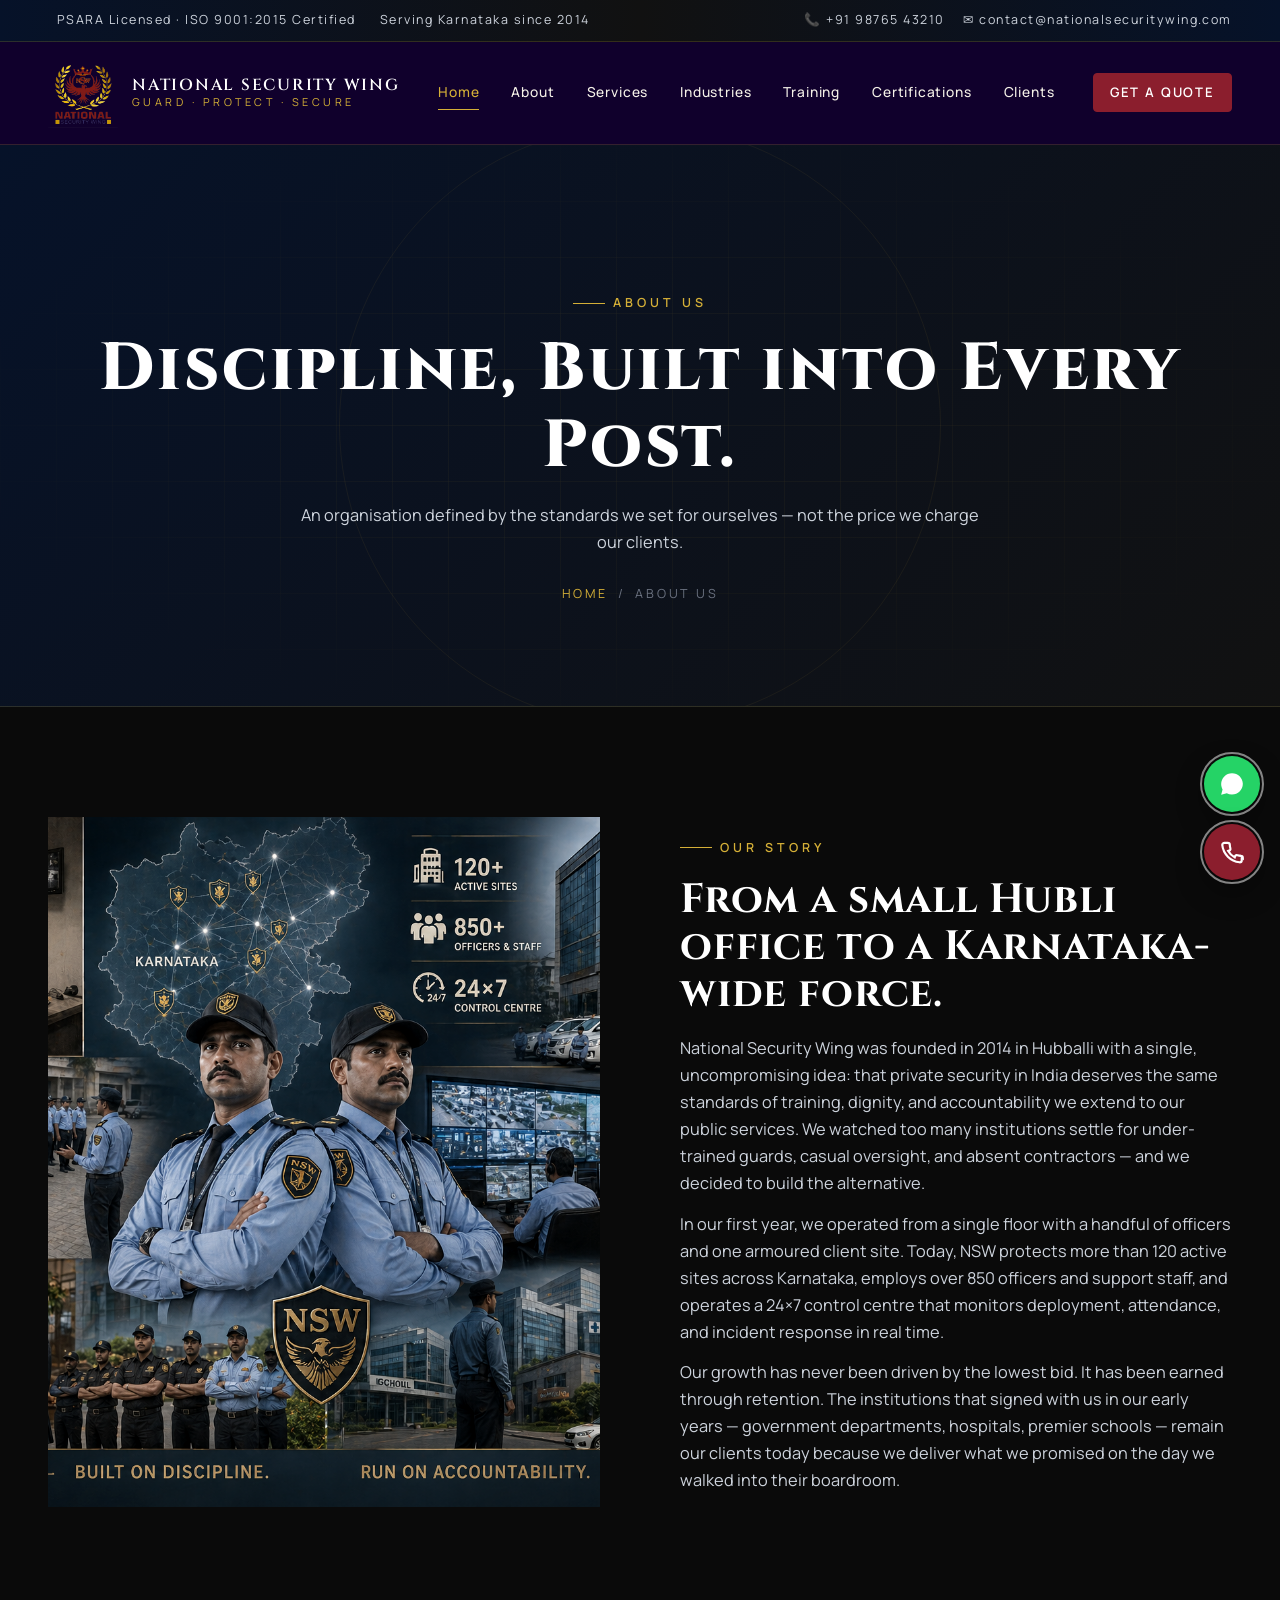
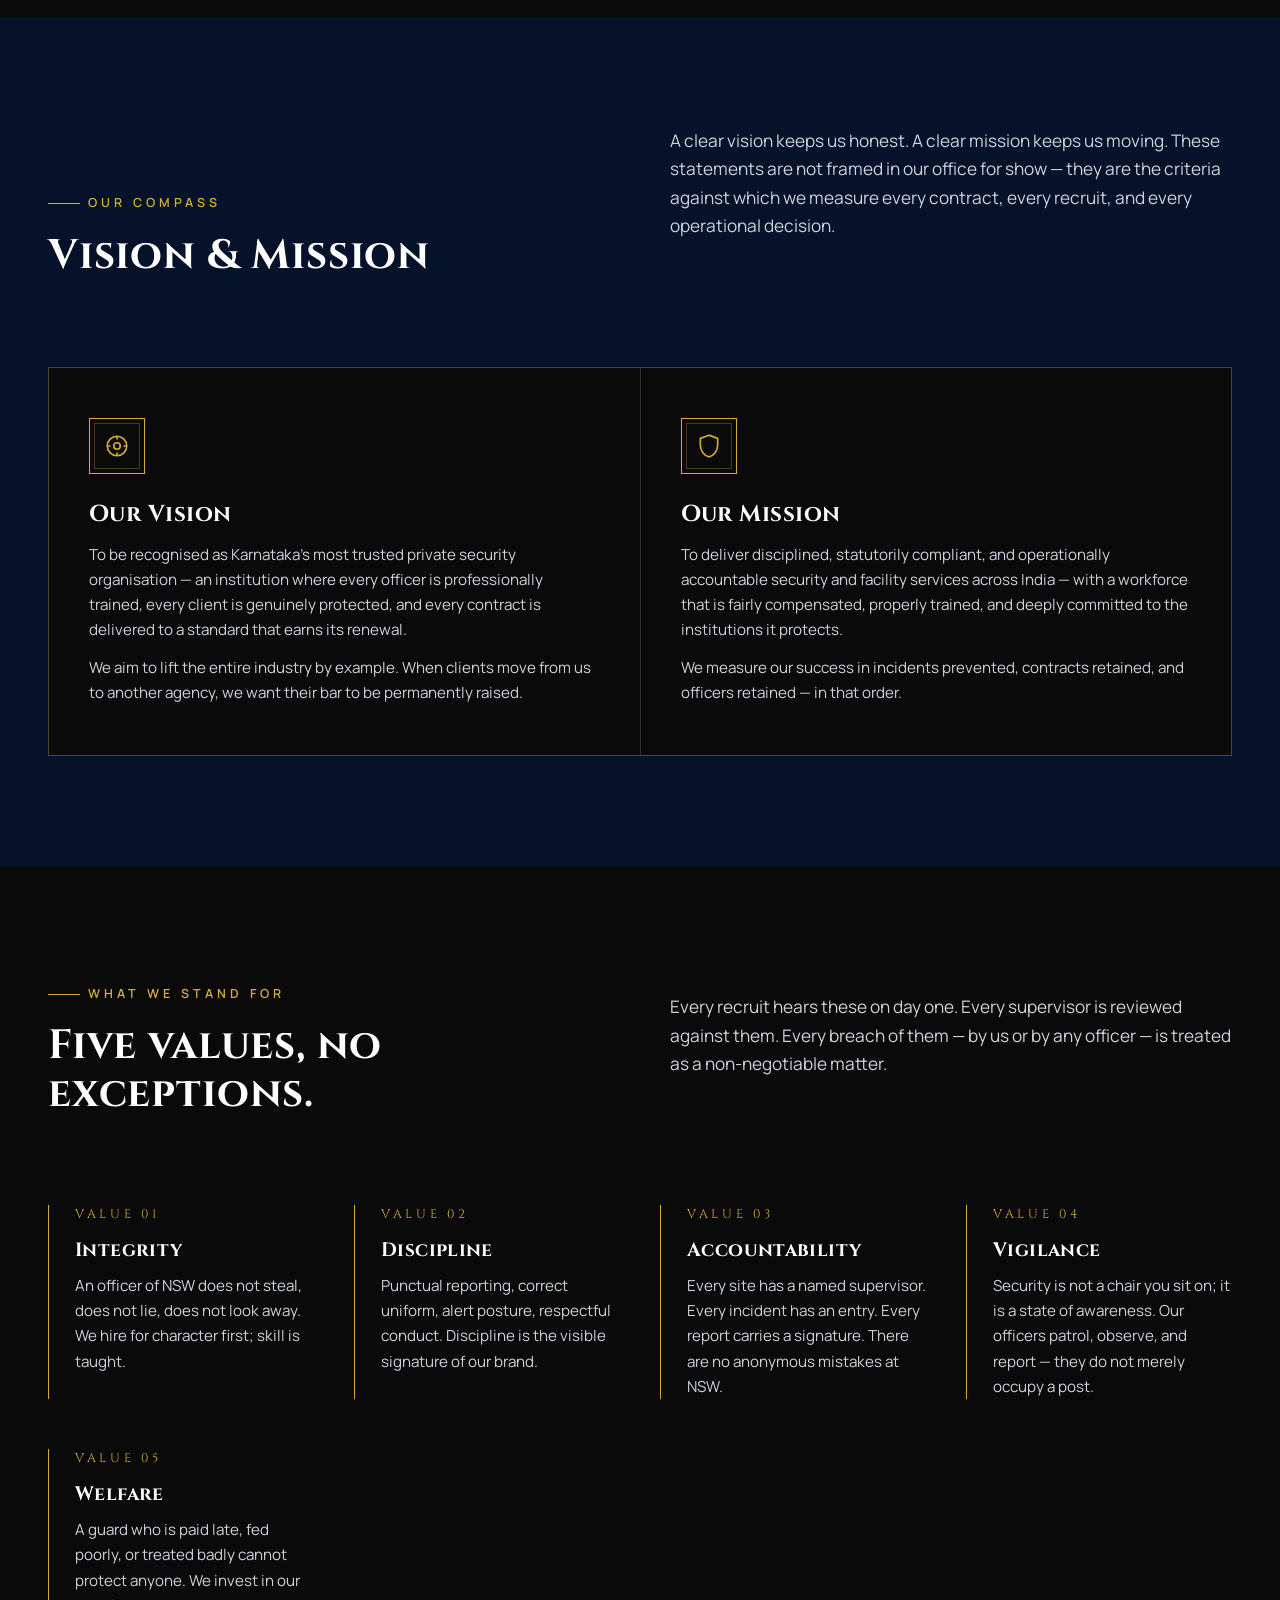
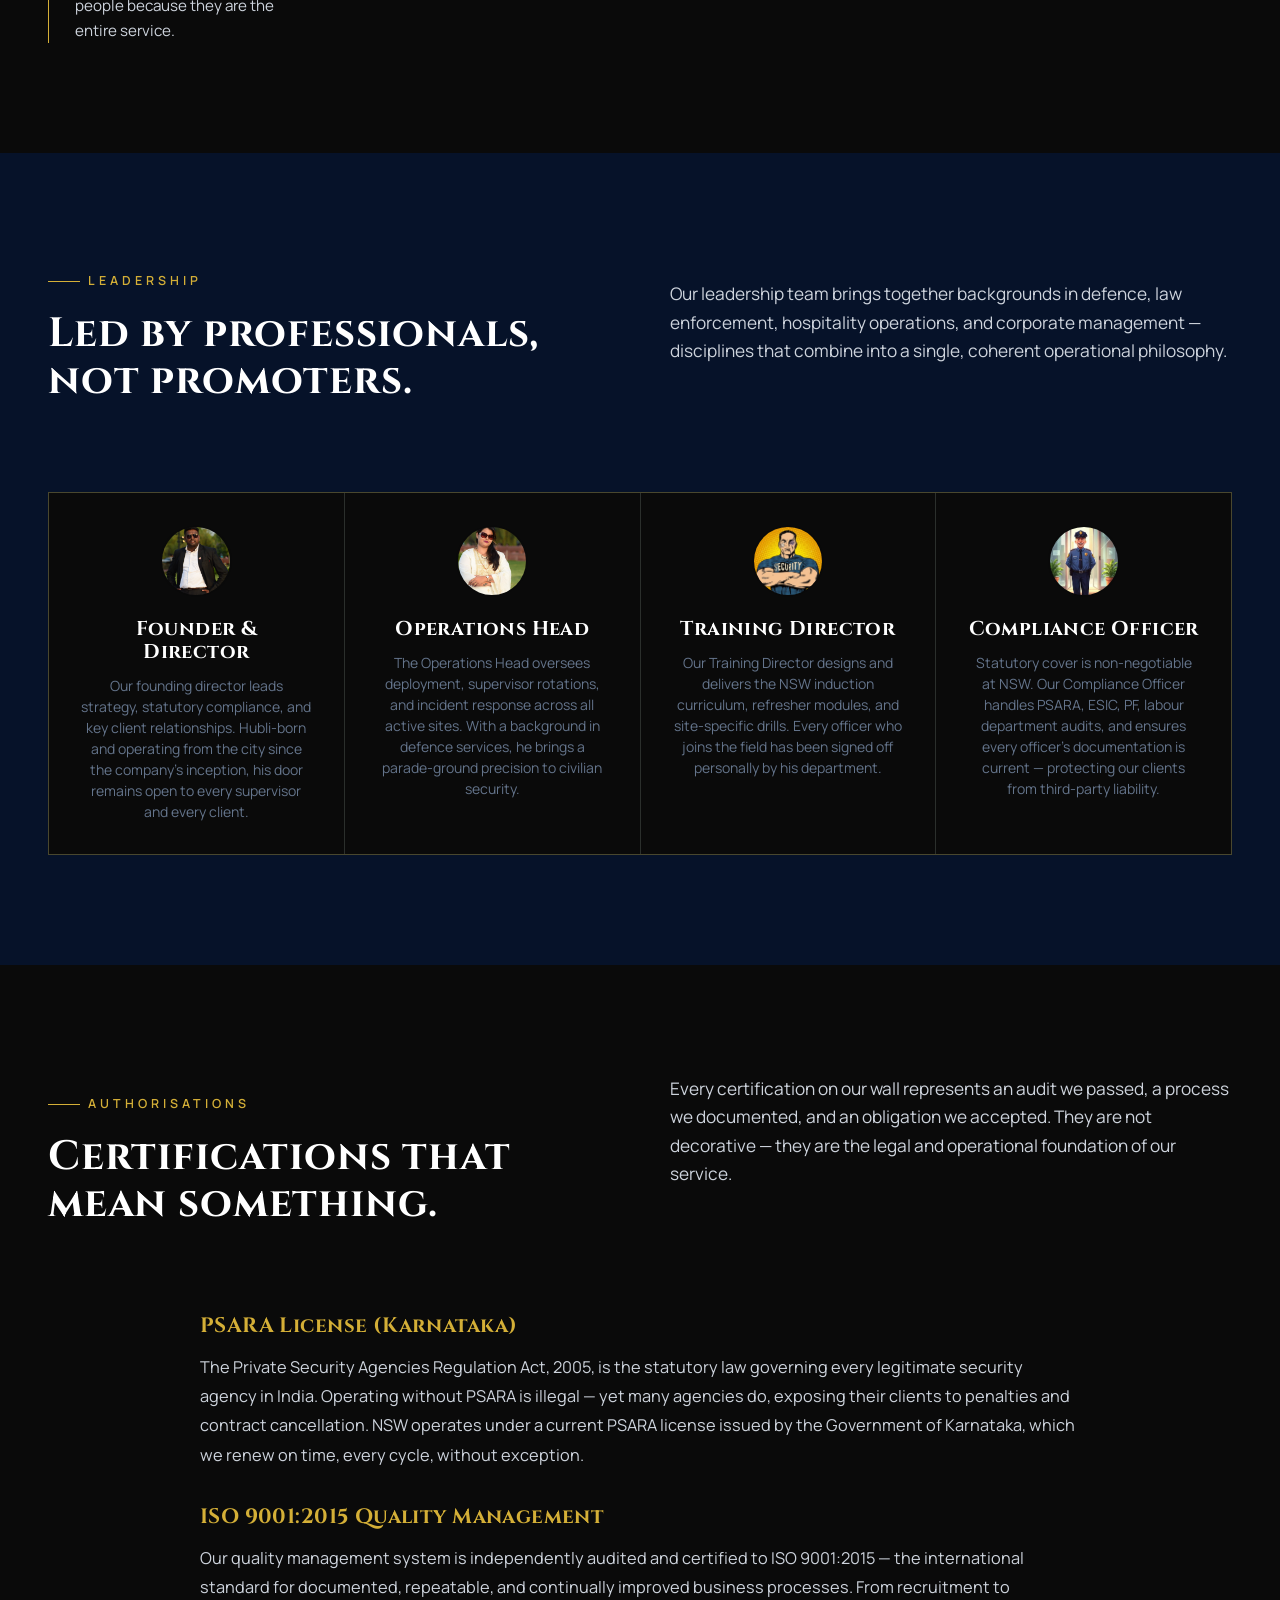
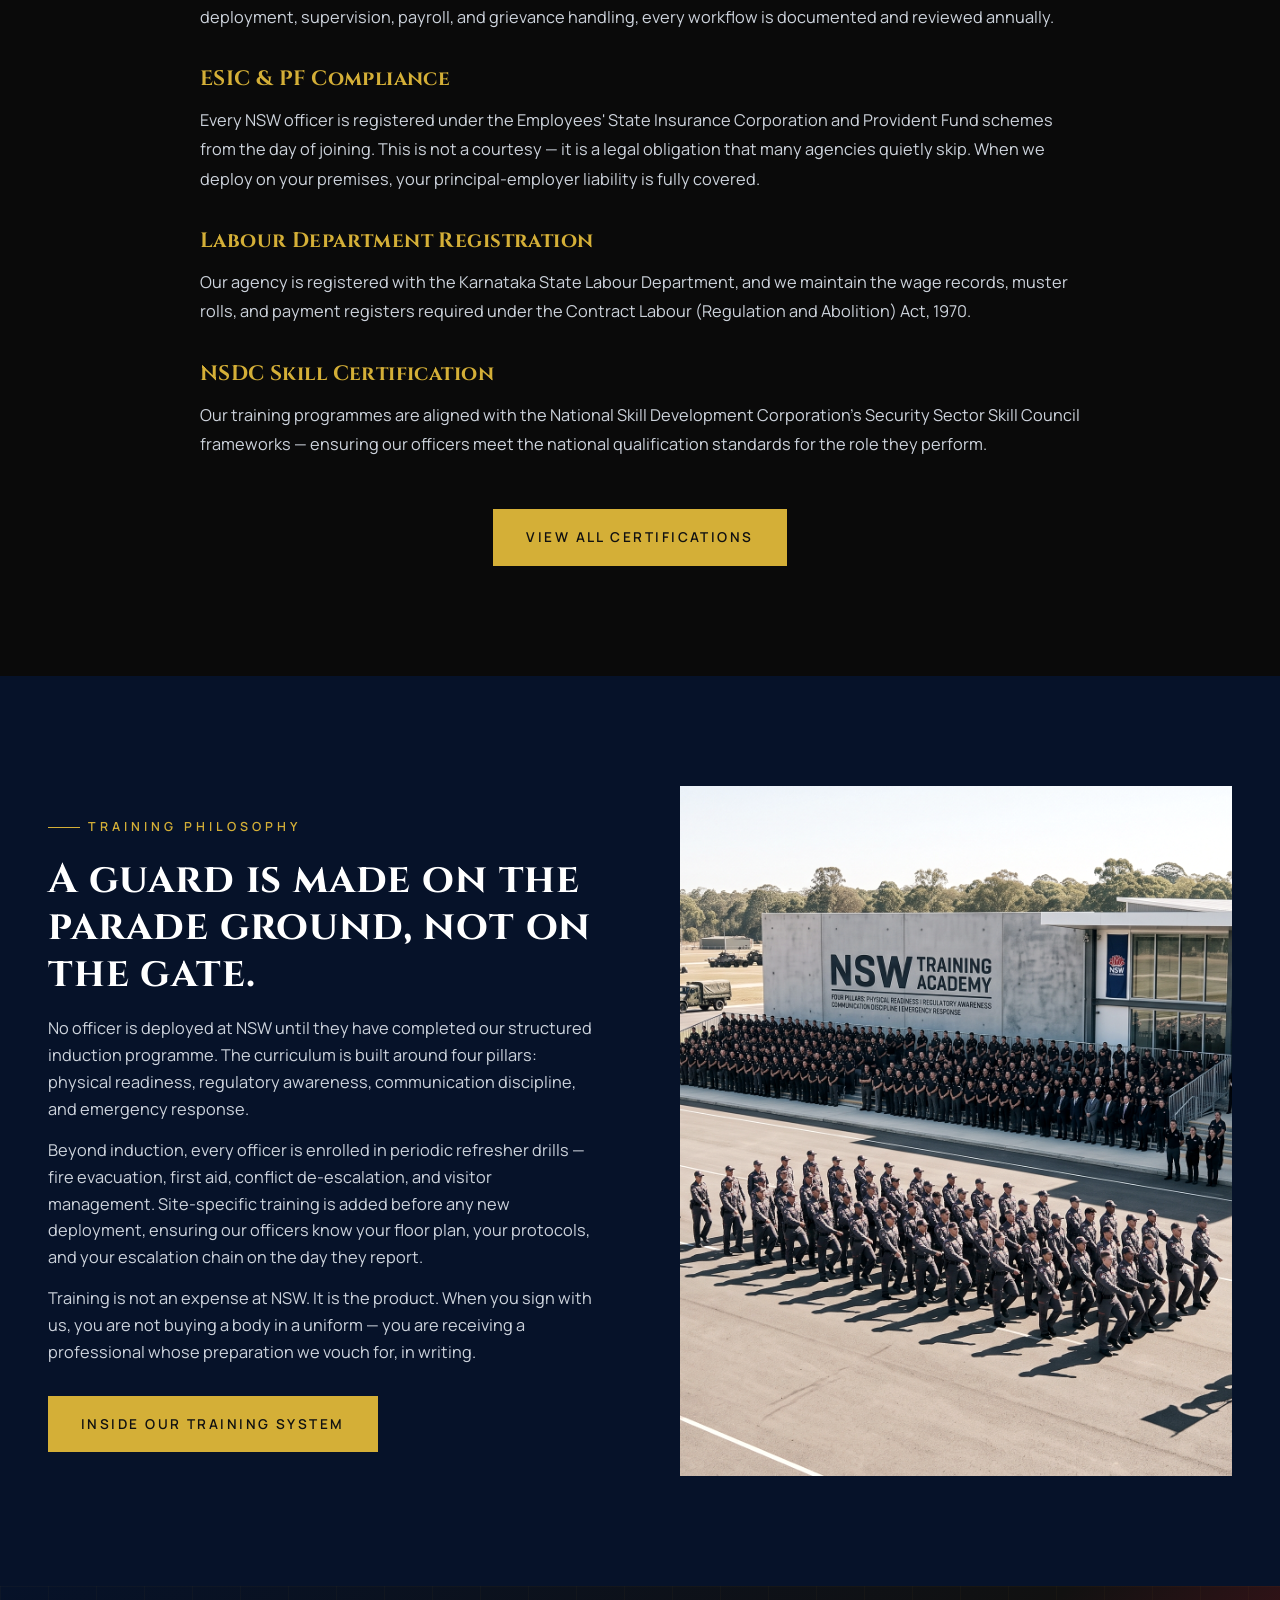
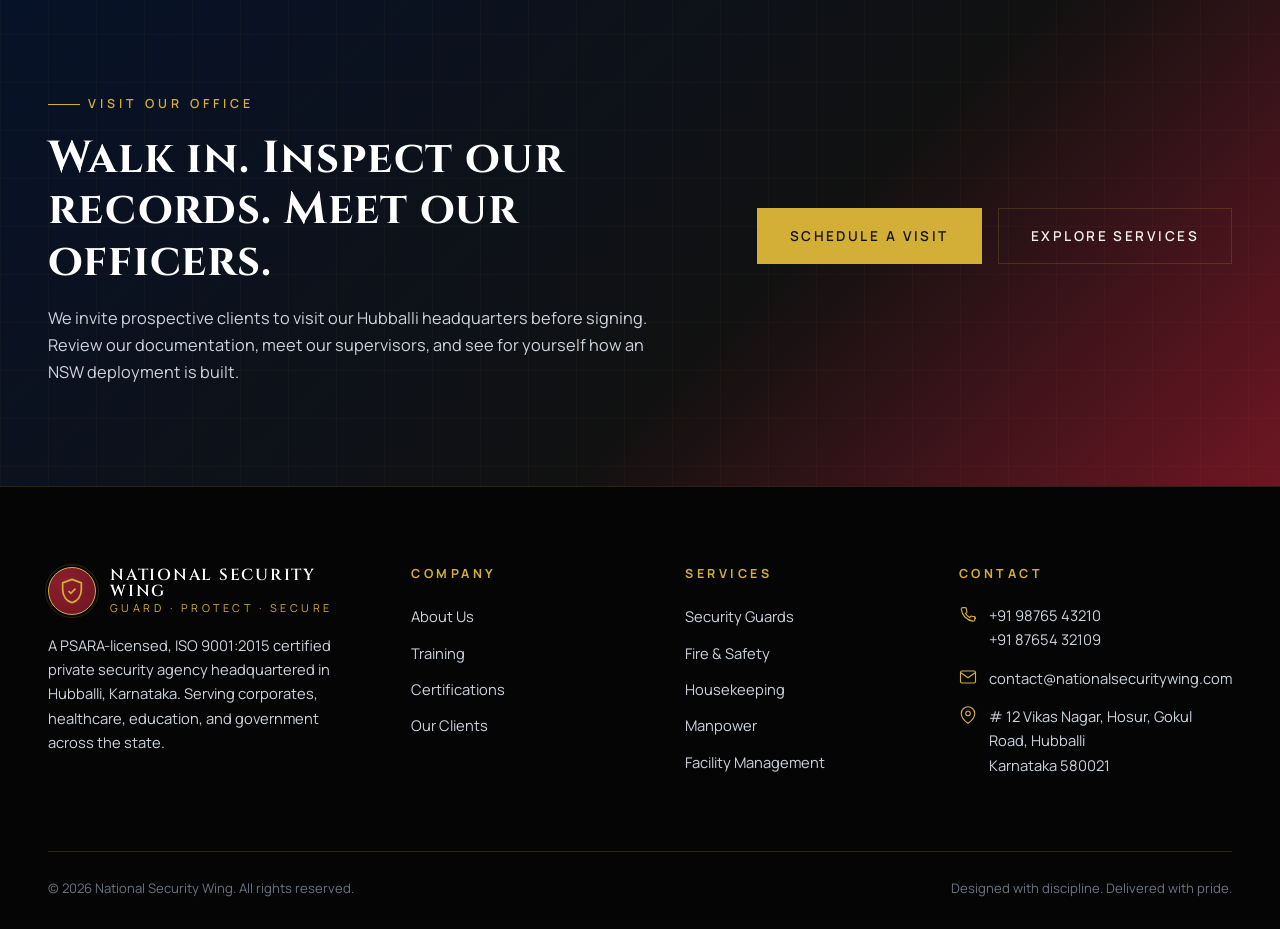
==== commit 6dded30b: "images path modified" ====
--- a/about.html
+++ b/about.html
@@ -169,7 +169,7 @@
   
   <!-- 01. Founder & Director -->
   <article class="service-card fade-up leadership-card">
-    <img src="/nsw/assets/images/founder.jpeg" 
+    <img src="assets/images/founder.jpeg" 
          alt="Portrait of Founder &amp; Director" 
          class="director-profile-icon">
     <h3>Founder &amp; Director</h3>
@@ -178,7 +178,7 @@
 
   <!-- 02. Operations Head -->
   <article class="service-card fade-up leadership-card">
-    <img src="/nsw/assets/images/O_head.jpeg" 
+    <img src="assets/images/O_head.jpeg" 
          alt="Portrait of Operations Head" 
          class="director-profile-icon">
     <h3>Operations Head</h3>
@@ -187,7 +187,7 @@
 
   <!-- 03. Training Director -->
   <article class="service-card fade-up leadership-card">
-    <img src="/nsw/assets/images/trainer.jpg" 
+    <img src="assets/images/trainer.jpg" 
          alt="Portrait of Training Director" 
          class="director-profile-icon">
     <h3>Training Director</h3>
@@ -196,7 +196,7 @@
 
   <!-- 04. Compliance Officer -->
   <article class="service-card fade-up leadership-card">
-    <img src="/nsw/assets/images/c_officer.jpg" 
+    <img src="assets/images/c_officer.jpg" 
          alt="Portrait of Compliance Officer" 
          class="director-profile-icon">
     <h3>Compliance Officer</h3>
@@ -254,7 +254,7 @@
         <a href="training.html" class="btn btn-gold mt-30">Inside Our Training System</a>
       </div>
       <div class="split-img fade-up">
-        <img src="/nsw/assets/images/pared.png" alt="Training session">
+        <img src="assets/images/pared.png" alt="Training session">
       </div>
     </div>
   </div>
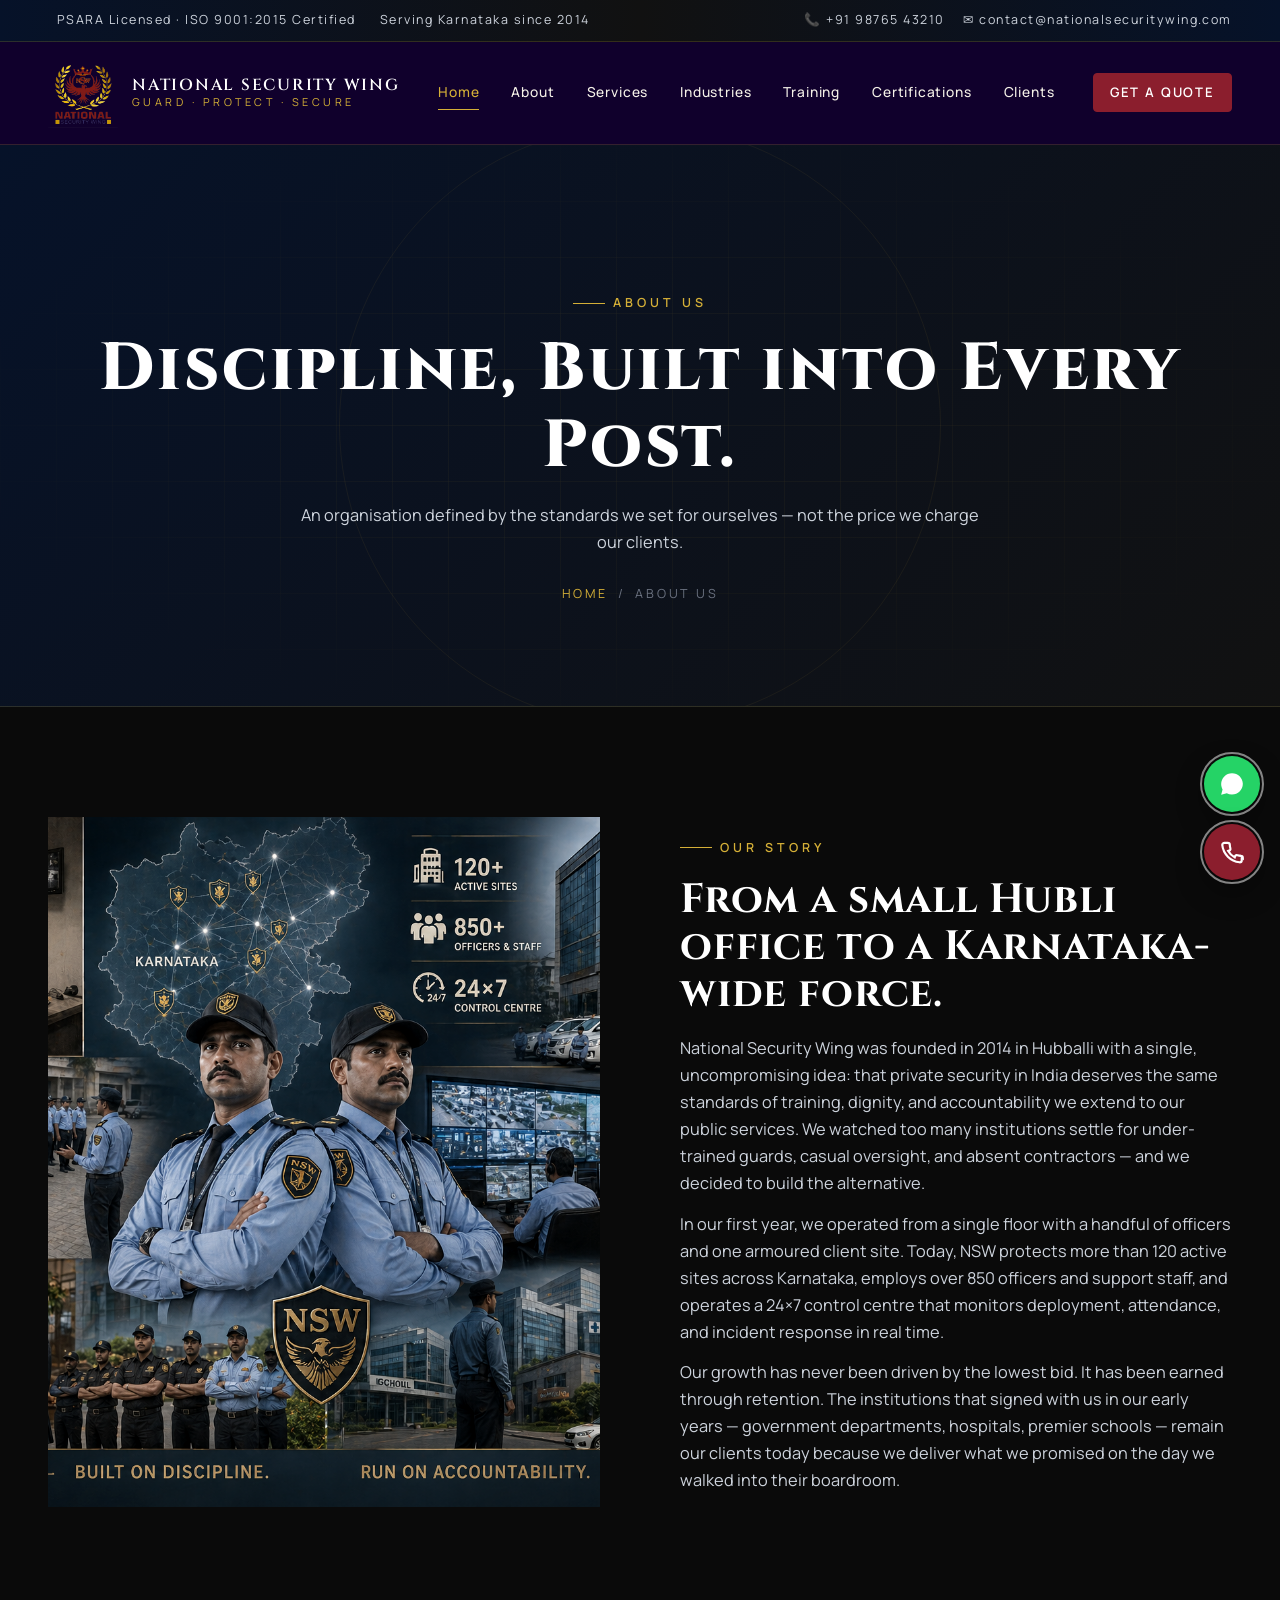
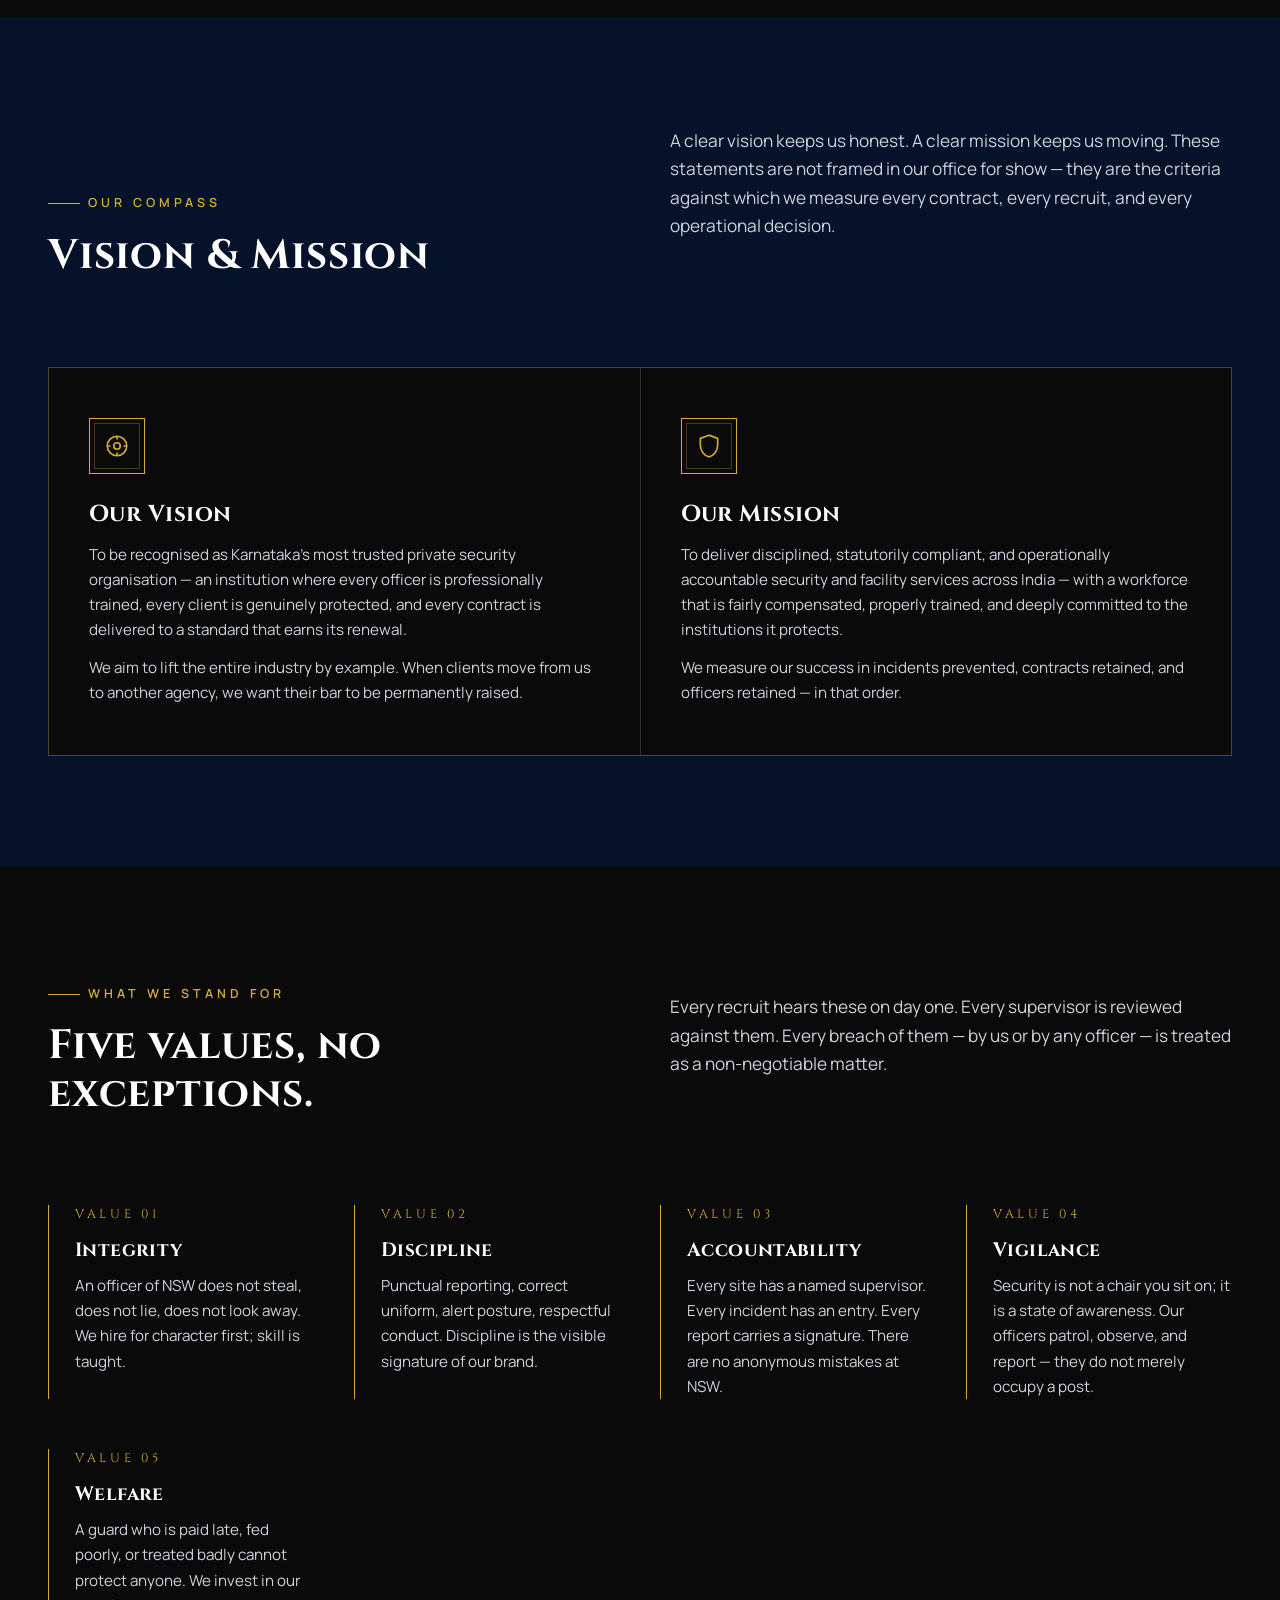
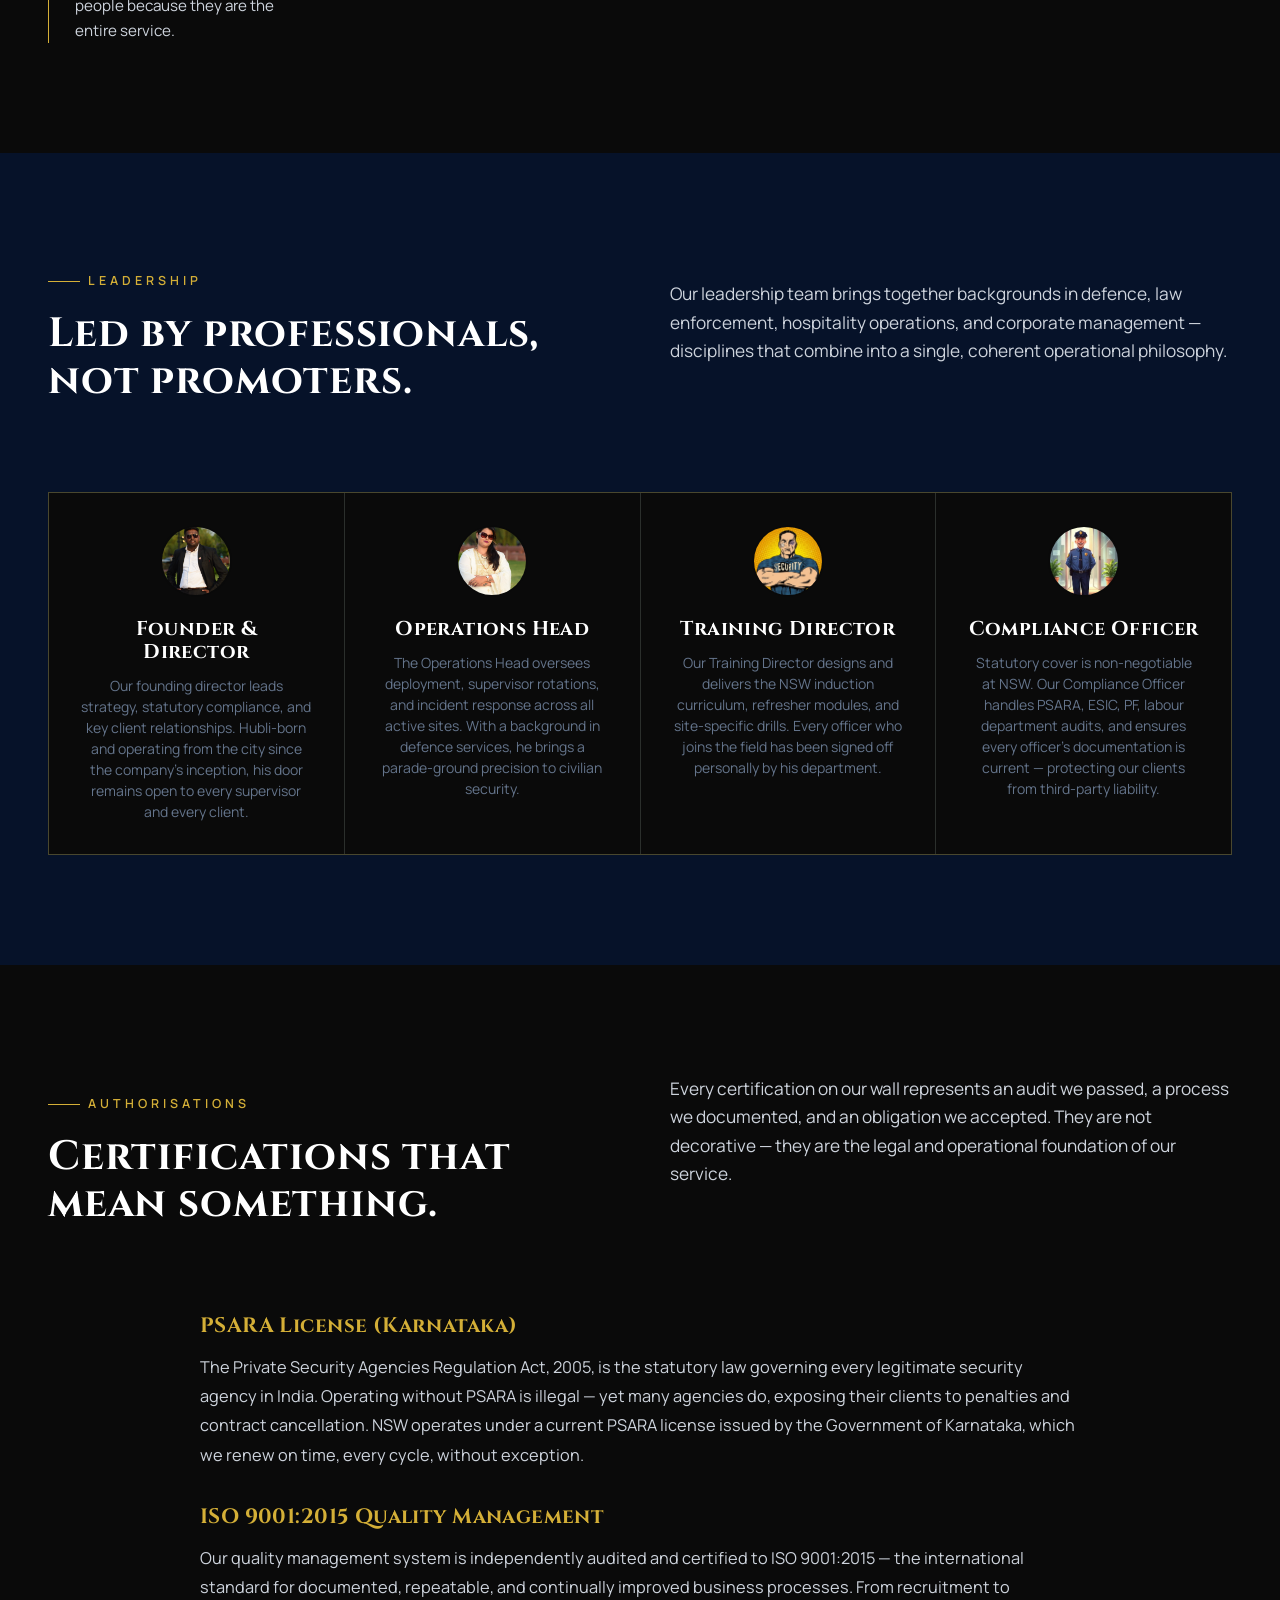
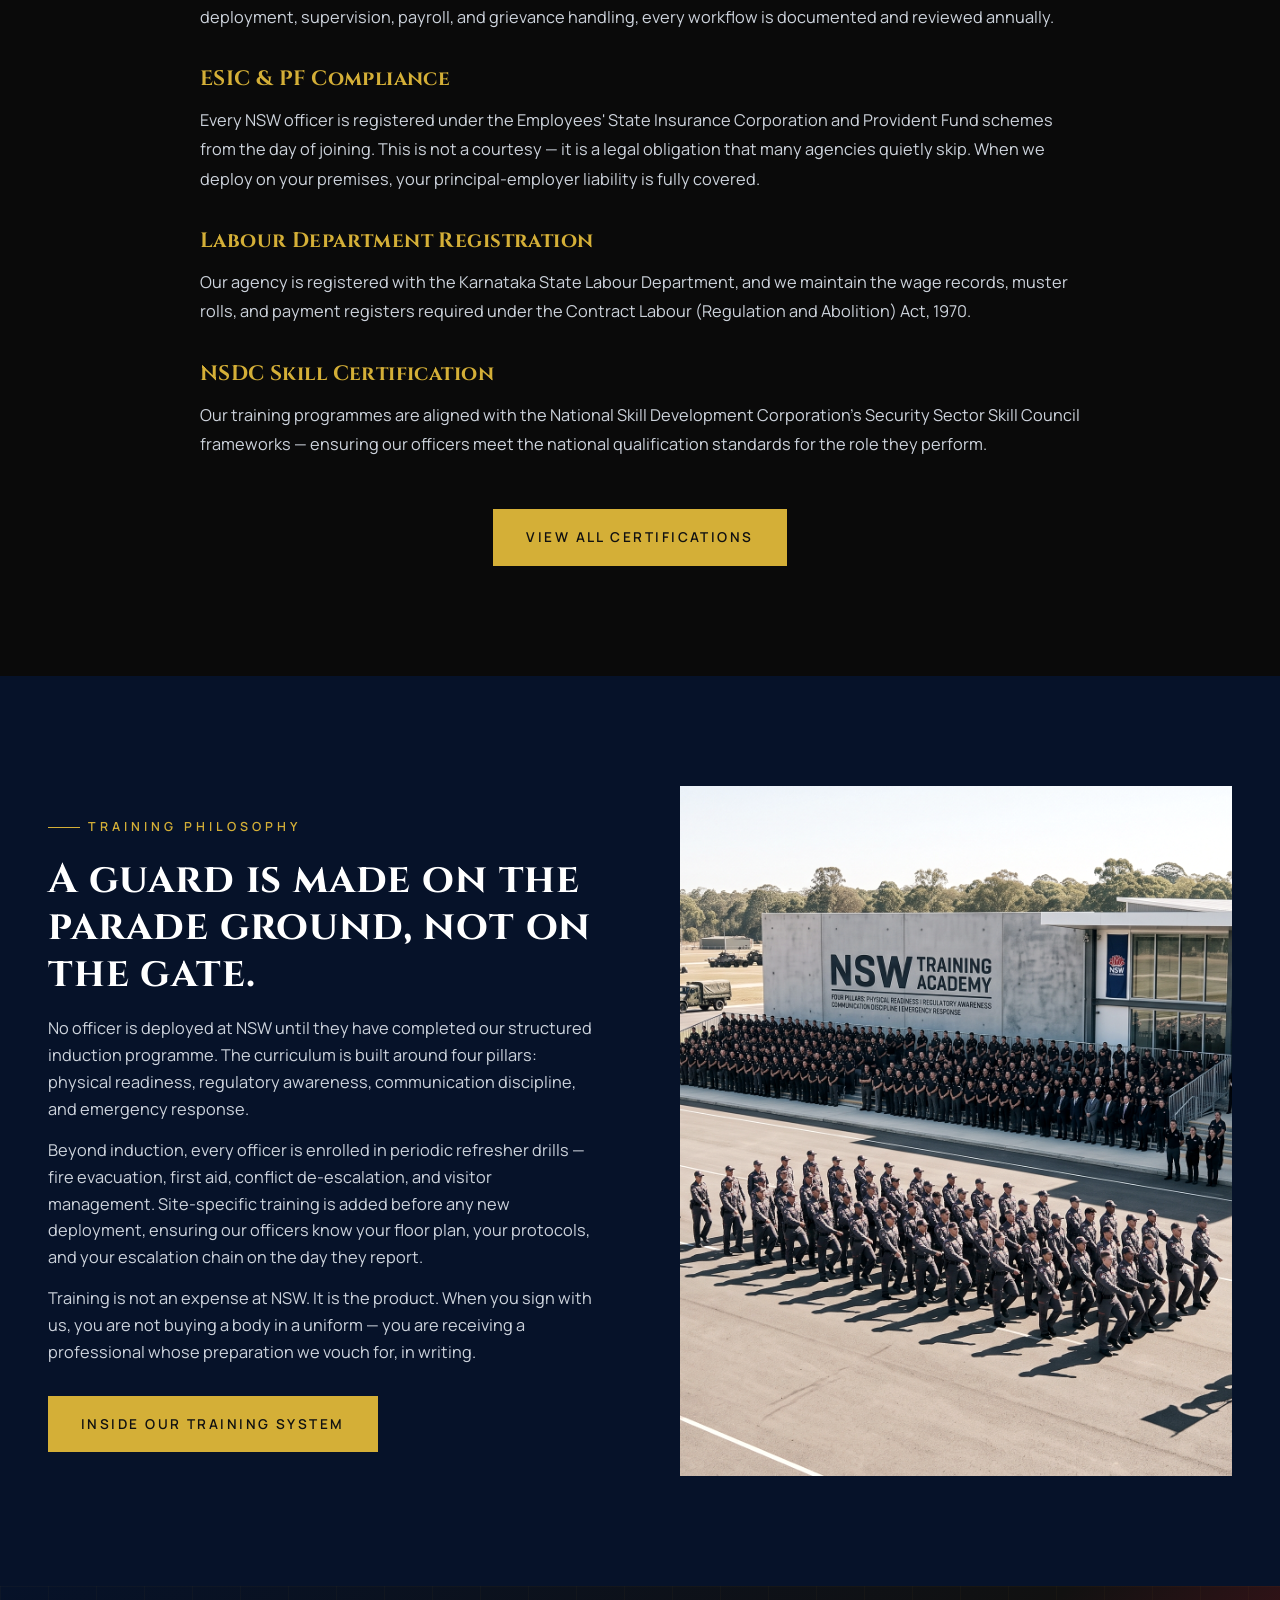
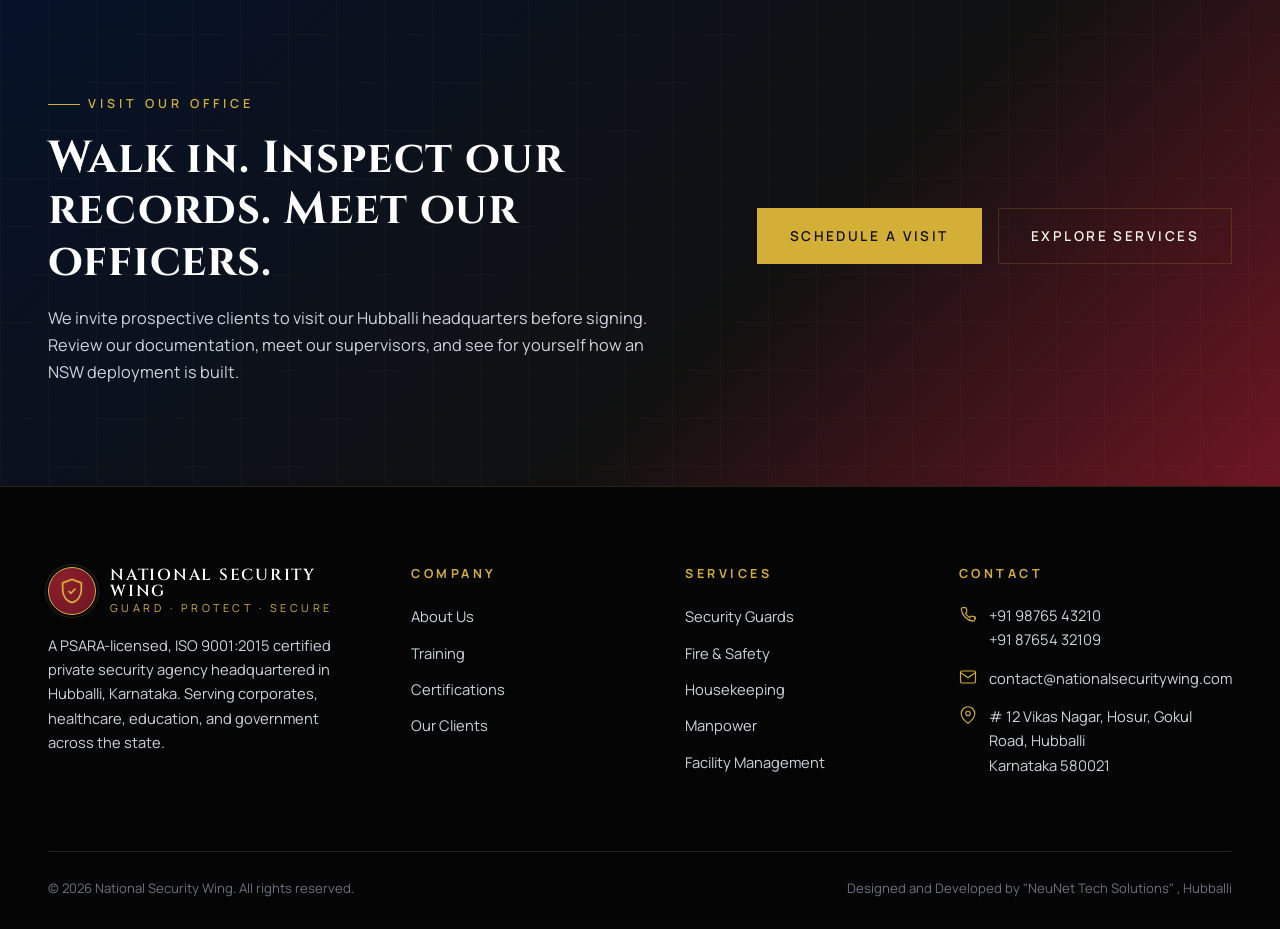
==== commit 49d6140e: "designed and develeoped by  neunet tech spolutions -tag" ====
--- a/about.html
+++ b/about.html
@@ -329,7 +329,7 @@
     </div>
     <div class="footer-bottom">
       <span>© 2026 National Security Wing. All rights reserved.</span>
-      <span>Designed with discipline. Delivered with pride.</span>
+      <span><a href="https://neunettechsolutions.com/" target="_blank">Designed and Developed by "NeuNet Tech Solutions" , Hubballi</a></span>
     </div>
   </div>
 </footer>
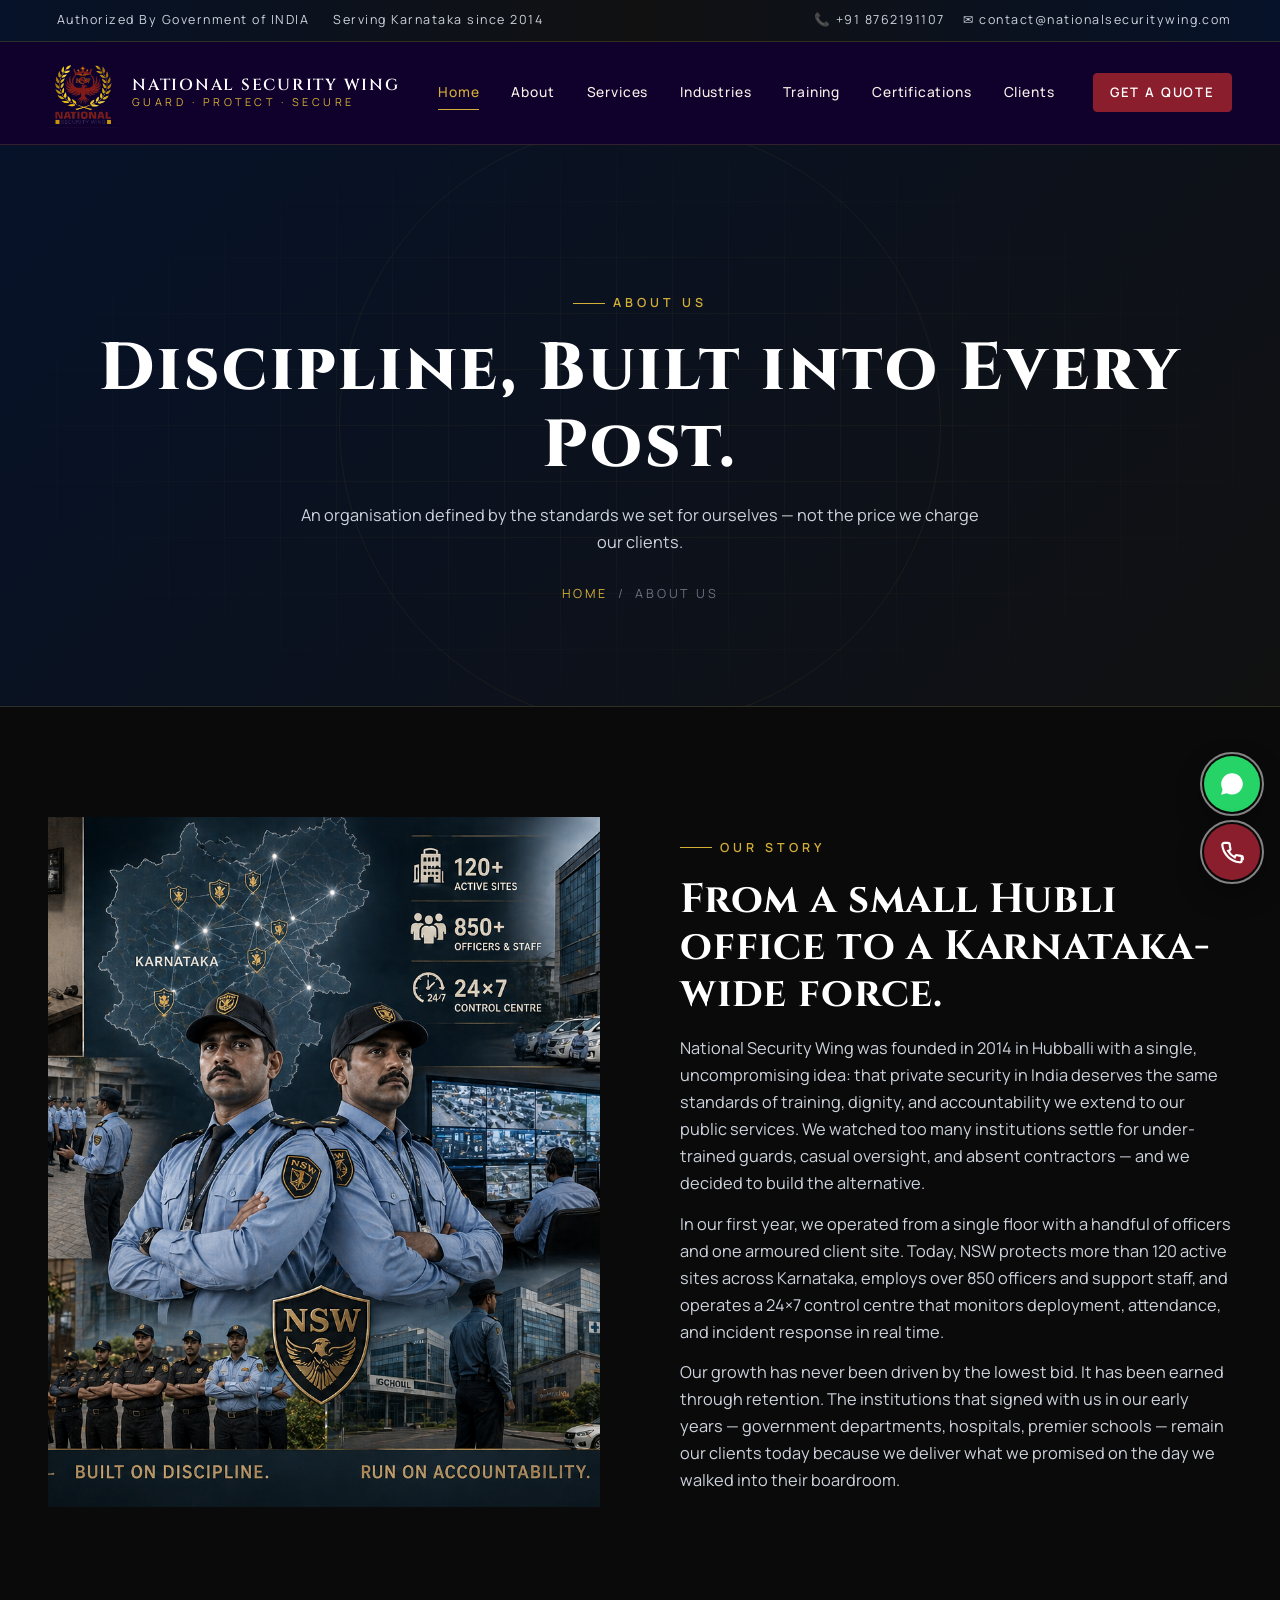
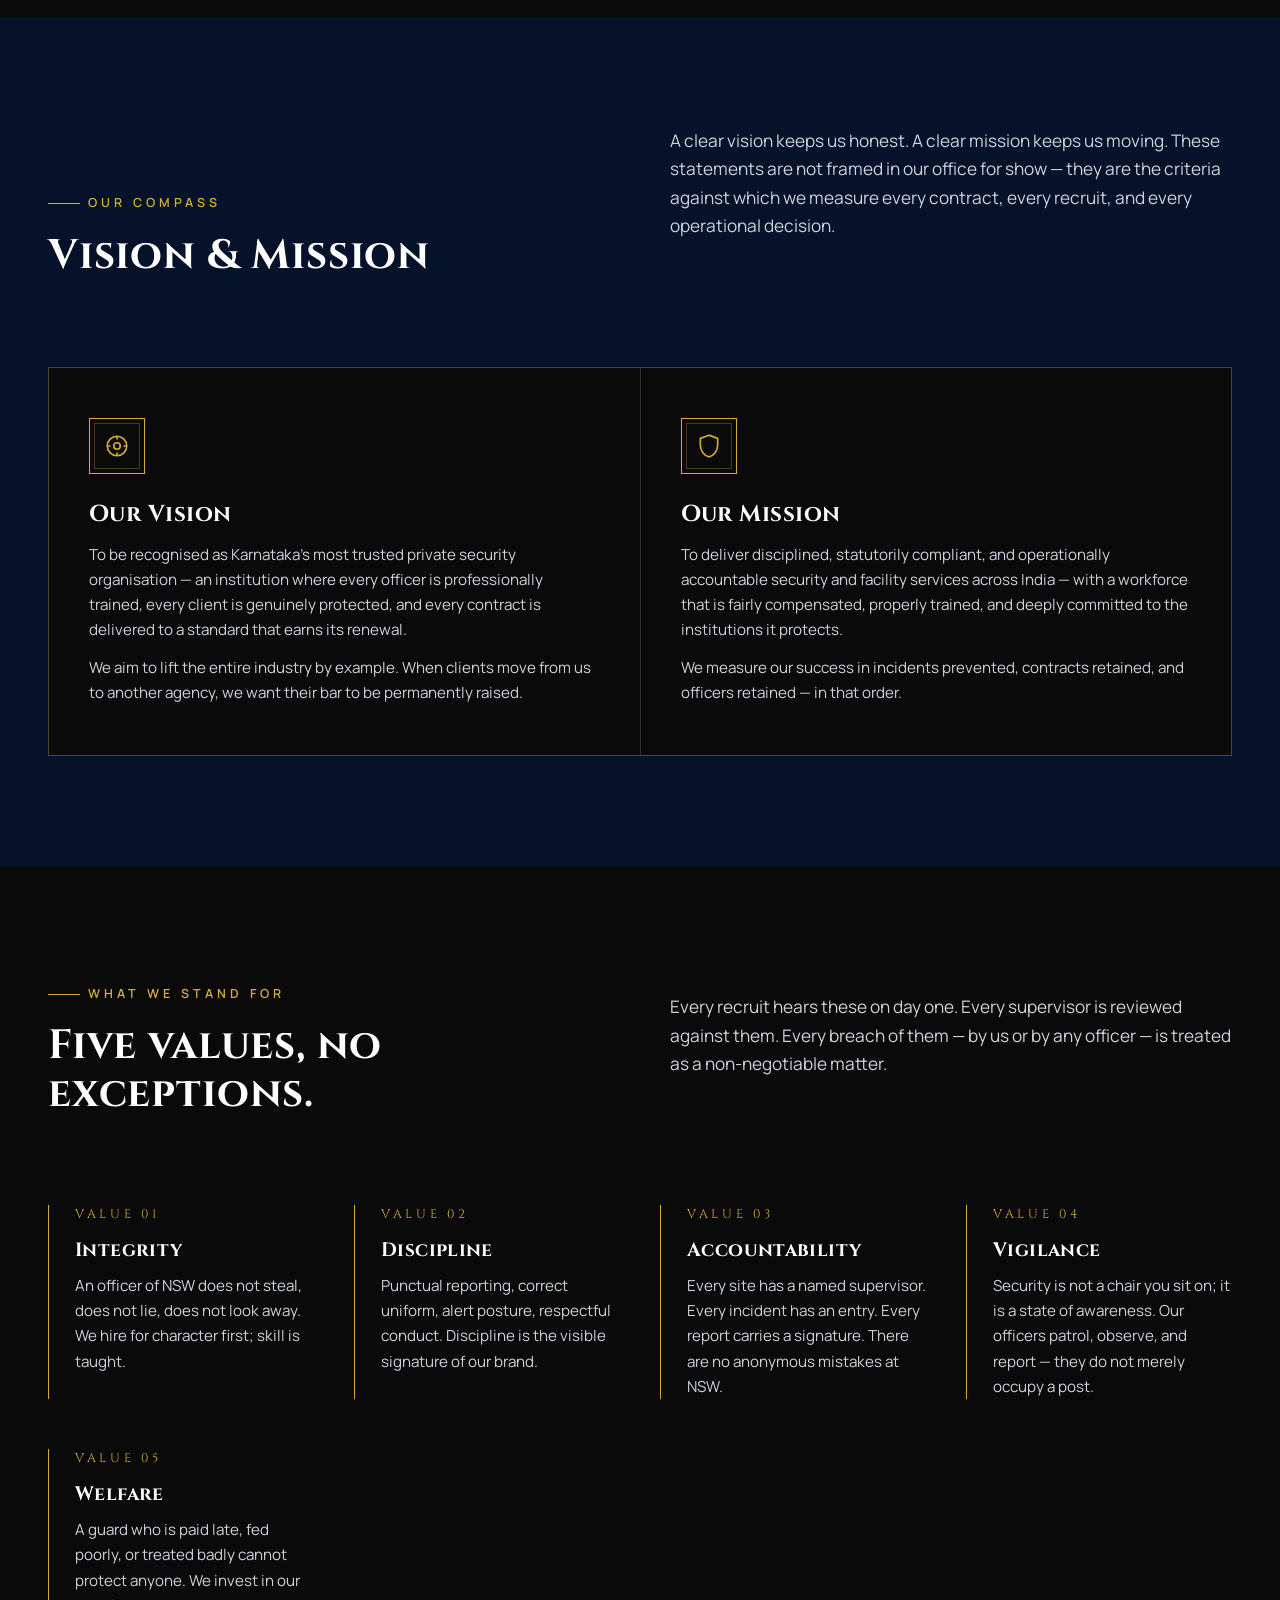
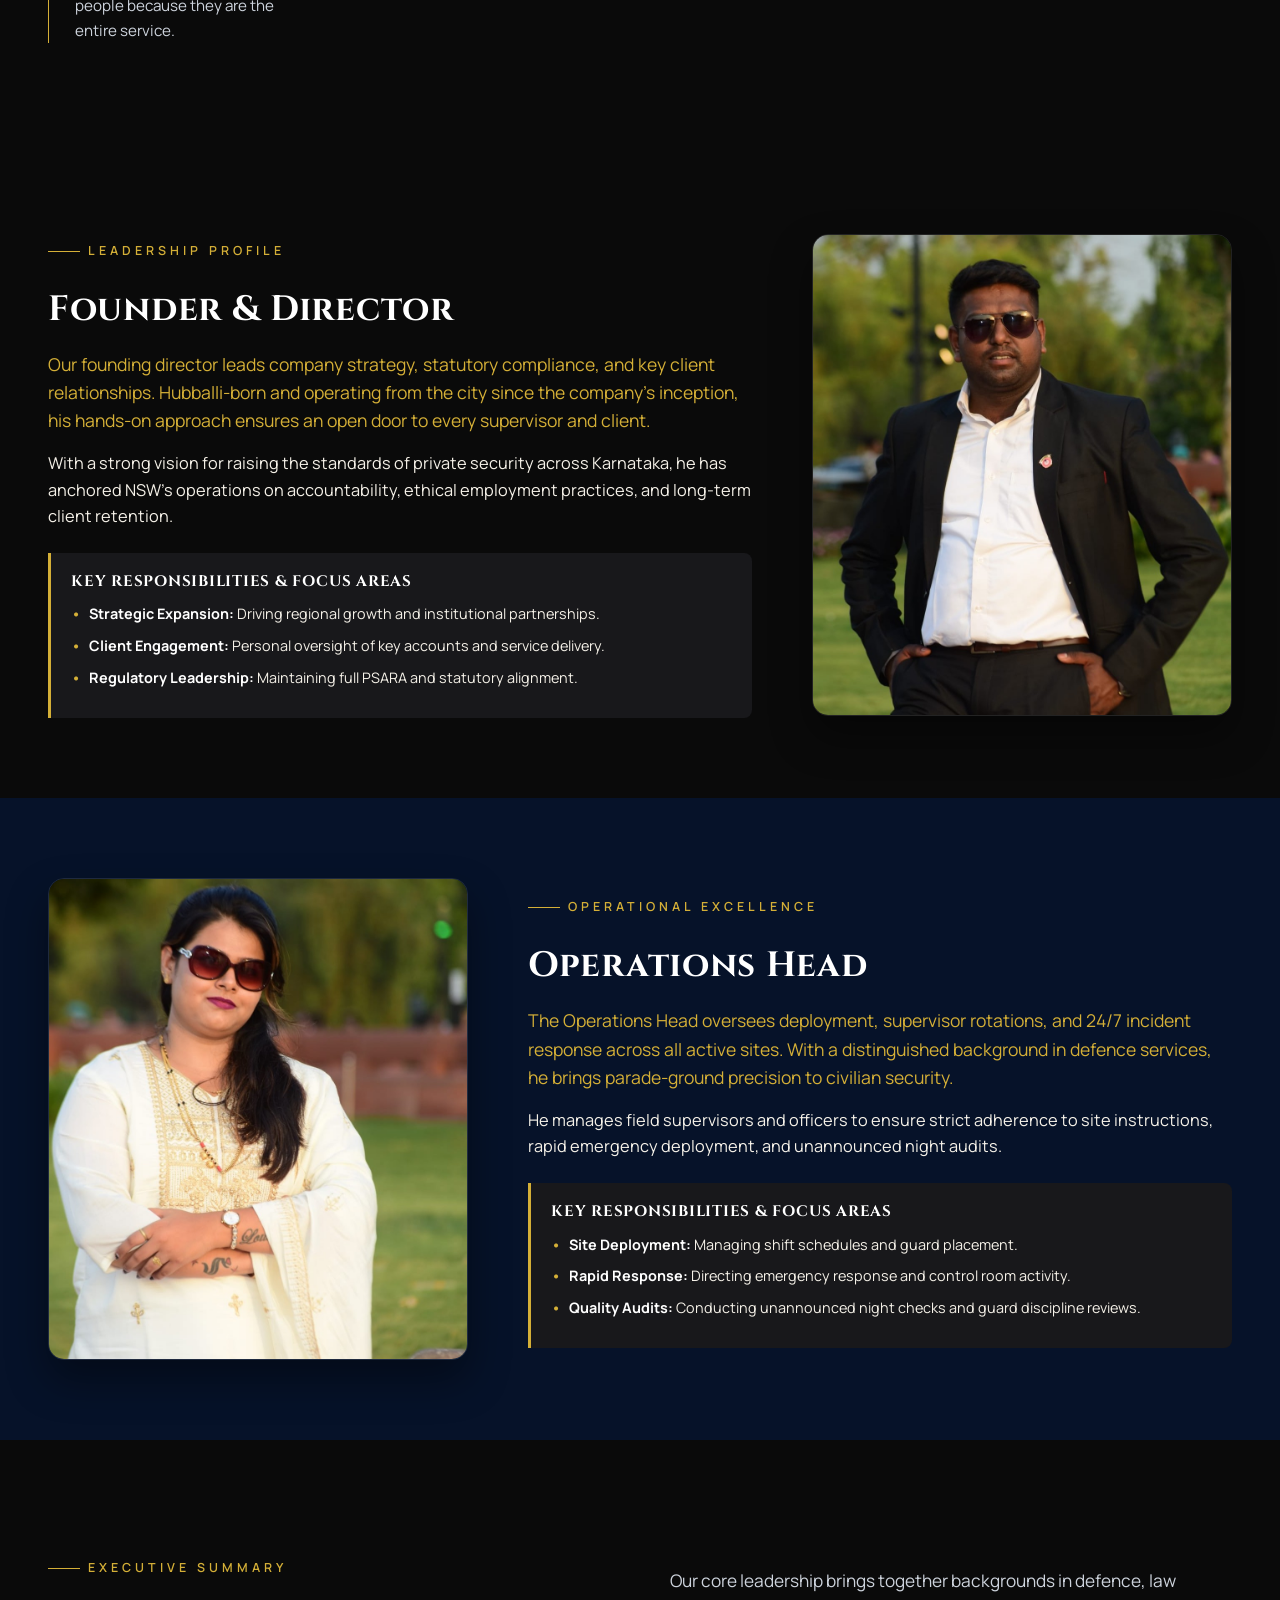
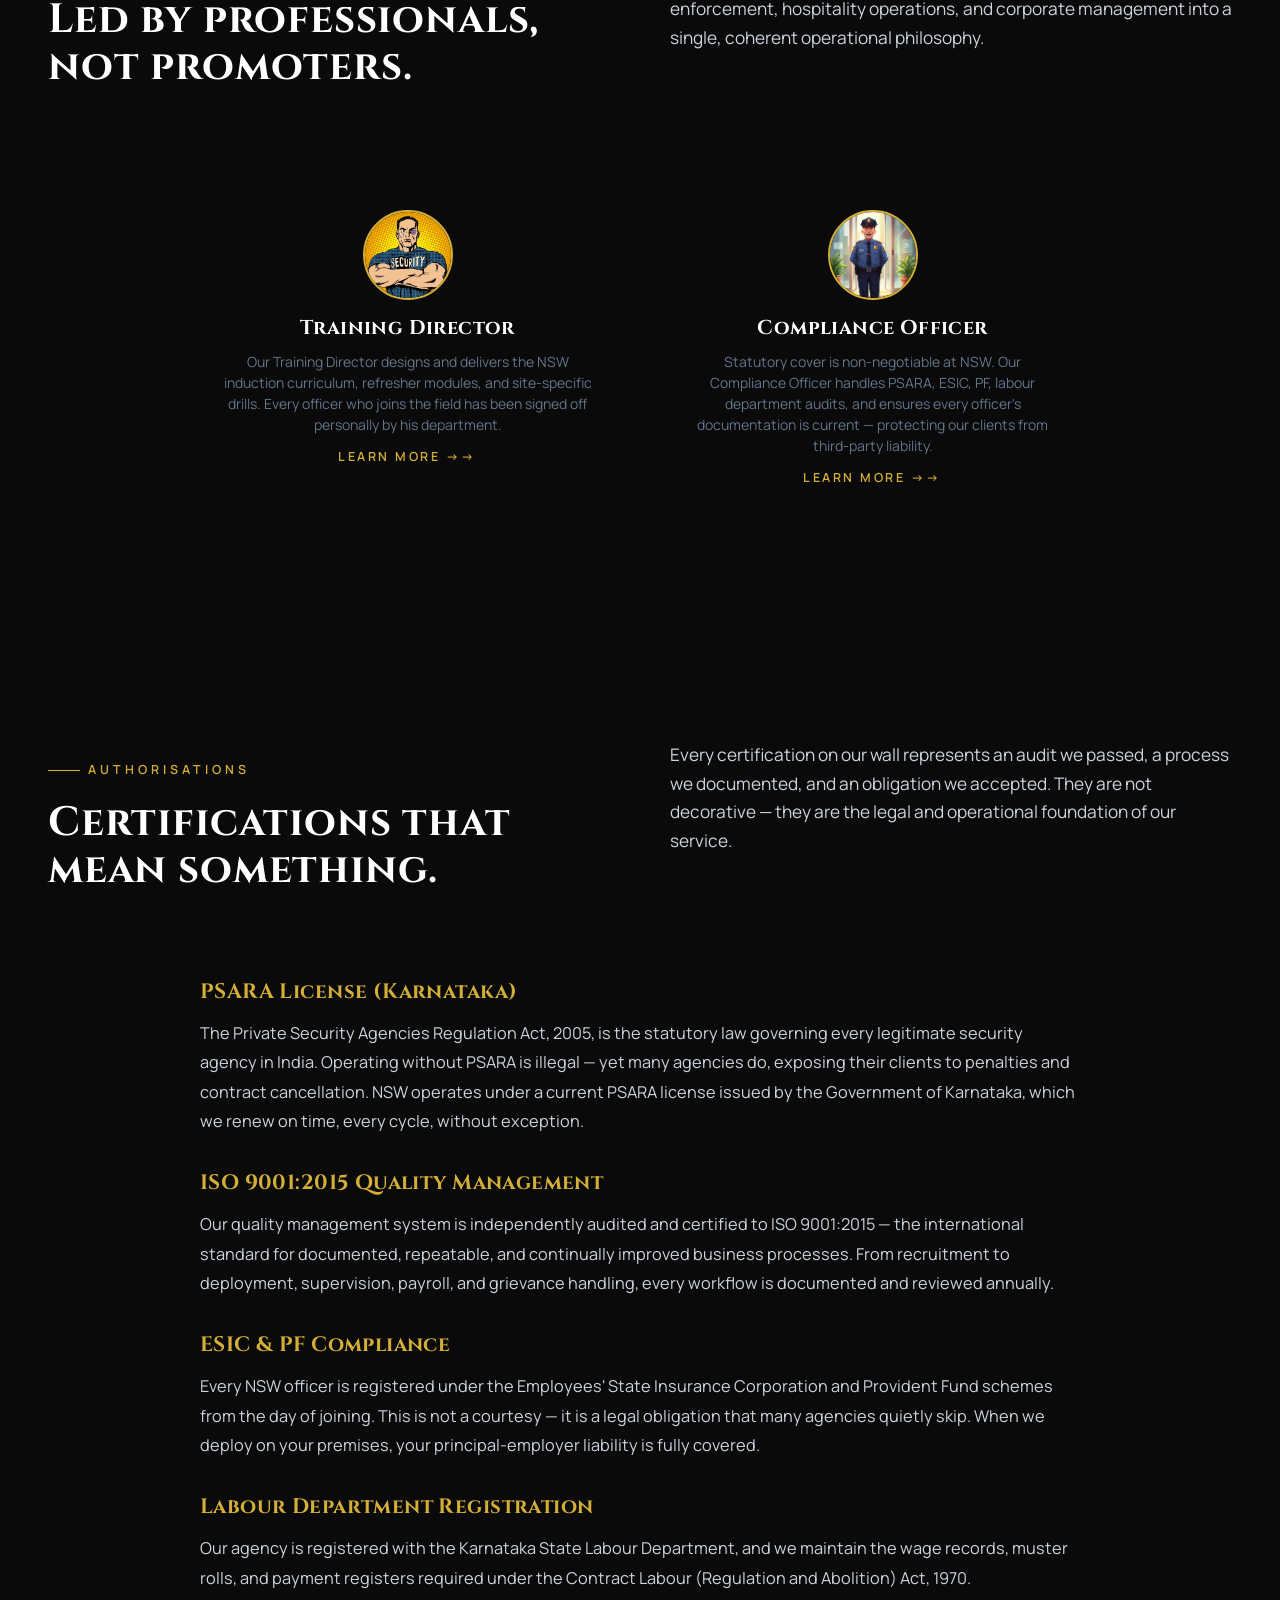
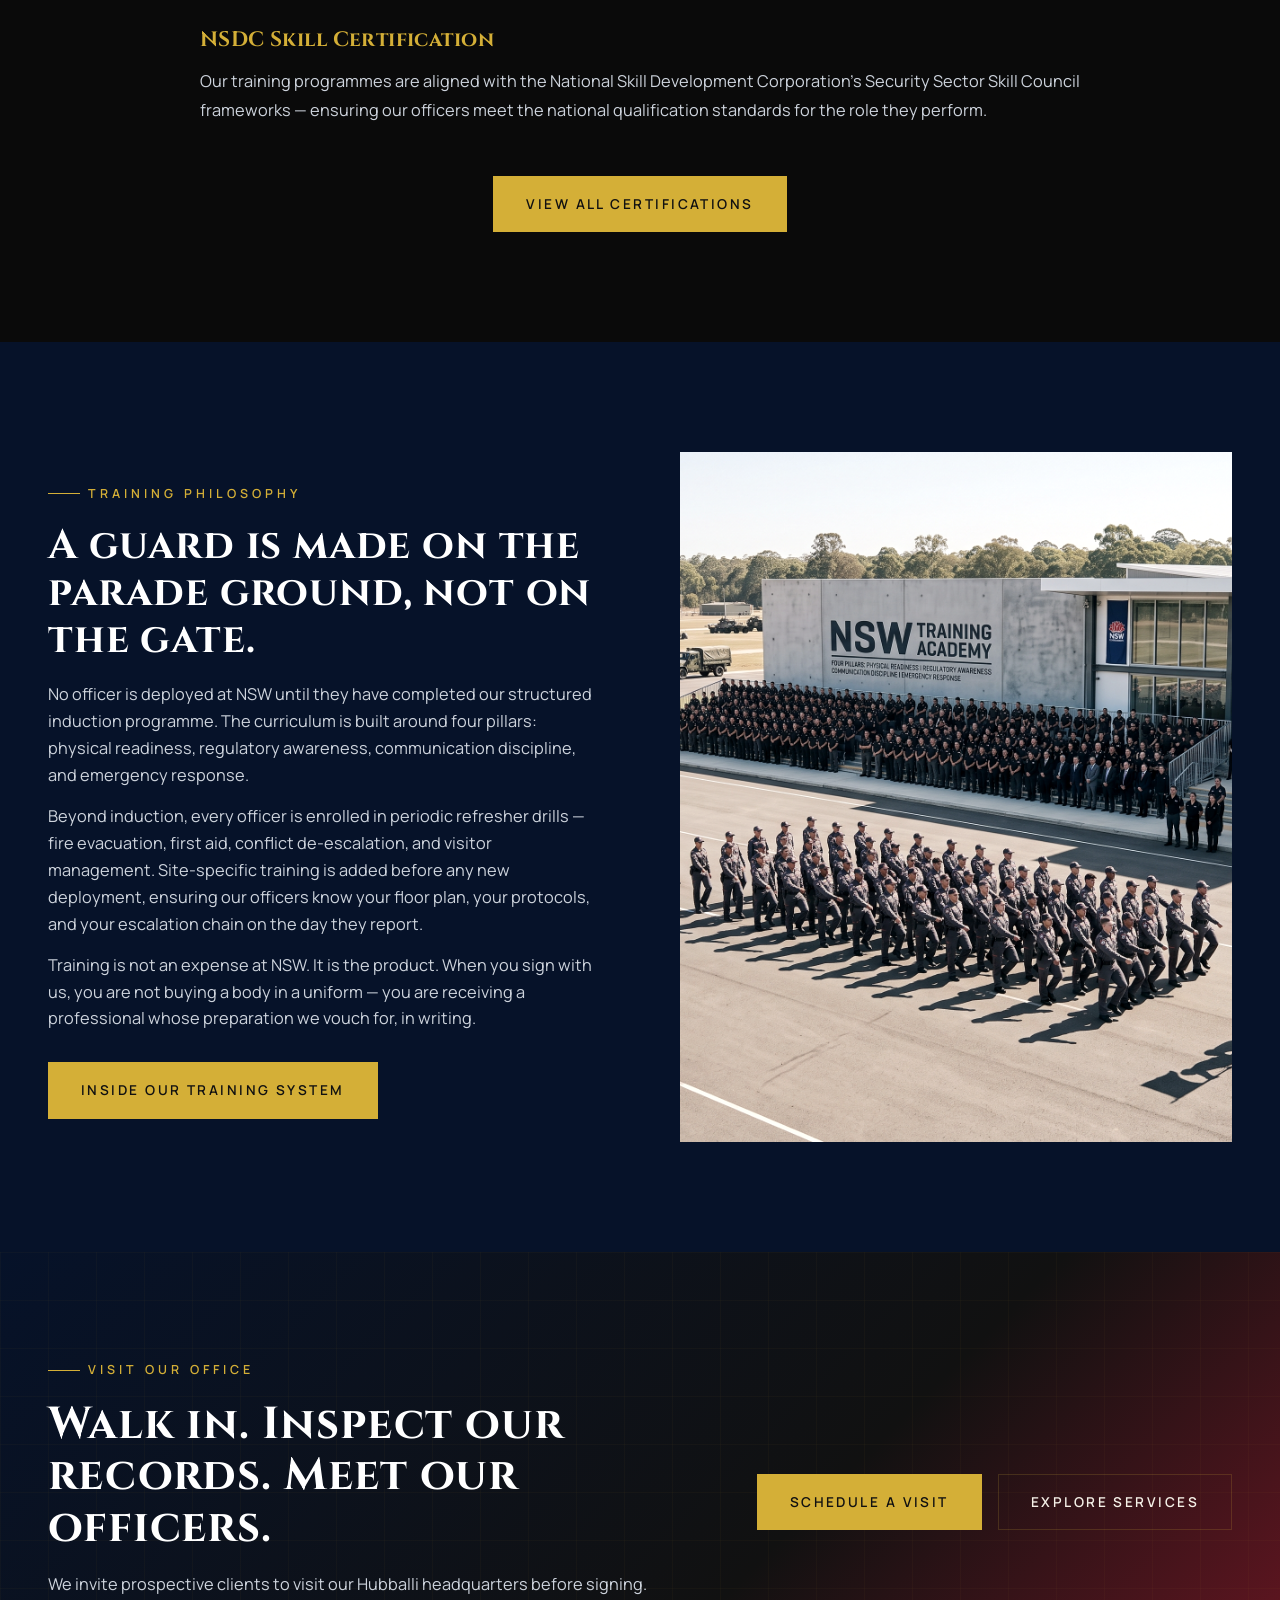
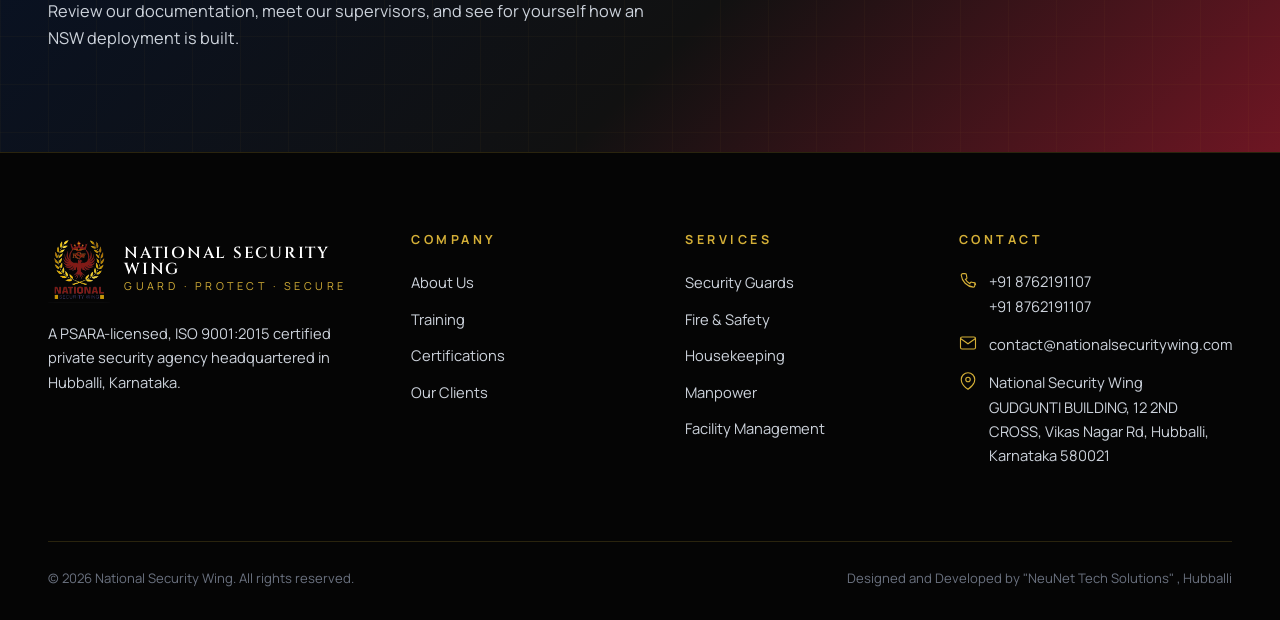
==== commit 4d1fc394: "updated something" ====
--- a/about.html
+++ b/about.html
@@ -9,16 +9,43 @@
 <link rel="canonical" href="https://nationalsecuritywing.com/about.html">
 <link rel="stylesheet" href="assets/css/style.css">
 </head>
+<style>
+  /* Brand Mark Wrapper */
+.brand-mark {
+  display: flex;
+  align-items: center;
+  justify-content: center;
+  width: 70px;
+  height: 70px;
+  flex-shrink: 0; /* Prevents logo from shrinking on smaller screens */
+  overflow: hidden; /* Clips any unintended overflow */
+}
+
+/* Logo Image Styling */
+.brand-mark img {
+  width: 100%;
+  height: 100%;
+  object-fit: contain; /* Preserves logo proportions without stretching */
+  display: block;
+  border: none;
+}
+
+/* Optional: Slight opacity shift on hover for interactive feel */
+.brand:hover .brand-mark img {
+  opacity: 0.9;
+  transition: opacity 0.2s ease;
+}
+</style>
 <body>
 
 <div class="topbar">
   <div class="topbar-inner">
     <div class="topbar-left">
-      <span><span class="gold-dot"></span>&nbsp;&nbsp;PSARA Licensed · ISO 9001:2015 Certified</span>
+      <span><span class="gold-dot"></span>&nbsp;&nbsp;Authorized By Government of INDIA</span>
       <span>Serving Karnataka since 2014</span>
     </div>
     <div class="topbar-right">
-      <a href="tel:+919876543210">📞 +91 98765 43210</a>
+      <a href="tel:+918762191107">📞 +91 8762191107</a>
       <a href="mailto:contact@nationalsecuritywing.com">✉ contact@nationalsecuritywing.com</a>
     </div>
   </div>
@@ -155,55 +182,110 @@
 </section>
 
 <!-- LEADERSHIP -->
-<section class="section-deep">
+<!-- 01. DEEP DIVE SECTION: FOUNDER & DIRECTOR -->
+<section class="section-dark leadership-deep-dive">
+  <div class="container">
+    <div class="leadership-flex-row">
+      <!-- Left Content -->
+      <div class="leadership-content fade-up">
+        <span class="eyebrow">Leadership Profile</span>
+        <h2>Founder & Director</h2>
+        <p class="lead-text">
+          Our founding director leads company strategy, statutory compliance, and key client relationships. Hubballi-born and operating from the city since the company's inception, his hands-on approach ensures an open door to every supervisor and client.
+        </p>
+        <p>
+          With a strong vision for raising the standards of private security across Karnataka, he has anchored NSW's operations on accountability, ethical employment practices, and long-term client retention.
+        </p>
+        
+        <div class="leadership-highlights">
+          <h4>Key Responsibilities & Focus Areas</h4>
+          <ul>
+            <li><strong>Strategic Expansion:</strong> Driving regional growth and institutional partnerships.</li>
+            <li><strong>Client Engagement:</strong> Personal oversight of key accounts and service delivery.</li>
+            <li><strong>Regulatory Leadership:</strong> Maintaining full PSARA and statutory alignment.</li>
+          </ul>
+        </div>
+      </div>
+
+      <!-- Right Image -->
+      <div class="leadership-media fade-up">
+        <div class="image-frame">
+          <img src="assets/images/founder.jpeg" alt="Portrait of Founder & Director" loading="lazy">
+        </div>
+      </div>
+    </div>
+  </div>
+</section>
+
+<!-- 02. DEEP DIVE SECTION: OPERATIONS HEAD -->
+<section class="section-deep leadership-deep-dive">
+  <div class="container">
+    <div class="leadership-flex-row reverse">
+      <!-- Left Content (Visual Reverse on Desktop) -->
+      <div class="leadership-content fade-up">
+        <span class="eyebrow">Operational Excellence</span>
+        <h2>Operations Head</h2>
+        <p class="lead-text">
+          The Operations Head oversees deployment, supervisor rotations, and 24/7 incident response across all active sites. With a distinguished background in defence services, he brings parade-ground precision to civilian security.
+        </p>
+        <p>
+          He manages field supervisors and officers to ensure strict adherence to site instructions, rapid emergency deployment, and unannounced night audits.
+        </p>
+
+        <div class="leadership-highlights">
+          <h4>Key Responsibilities & Focus Areas</h4>
+          <ul>
+            <li><strong>Site Deployment:</strong> Managing shift schedules and guard placement.</li>
+            <li><strong>Rapid Response:</strong> Directing emergency response and control room activity.</li>
+            <li><strong>Quality Audits:</strong> Conducting unannounced night checks and guard discipline reviews.</li>
+          </ul>
+        </div>
+      </div>
+
+      <!-- Right Image (Swapped on Desktop) -->
+      <div class="leadership-media fade-up">
+        <div class="image-frame">
+          <img src="assets/images/O_head.jpeg" alt="Portrait of Operations Head" loading="lazy">
+        </div>
+      </div>
+    </div>
+  </div>
+</section>
+
+<!-- 03. TWO-CARD SUMMARY GRID -->
+<section class="section-dark">
   <div class="container">
     <div class="section-head">
       <div class="fade-up">
-        <span class="eyebrow">Leadership</span>
+        <span class="eyebrow">Executive Summary</span>
         <h2 class="section-title">Led by professionals, not promoters.</h2>
       </div>
-      <p class="section-lead fade-up">Our leadership team brings together backgrounds in defence, law enforcement, hospitality operations, and corporate management — disciplines that combine into a single, coherent operational philosophy.</p>
-    </div>
-
-    <div class="services-grid">
-  
-  <!-- 01. Founder & Director -->
-  <article class="service-card fade-up leadership-card">
-    <img src="assets/images/founder.jpeg" 
-         alt="Portrait of Founder &amp; Director" 
-         class="director-profile-icon">
-    <h3>Founder &amp; Director</h3>
-    <p>Our founding director leads strategy, statutory compliance, and key client relationships. Hubli-born and operating from the city since the company's inception, his door remains open to every supervisor and every client.</p>
-  </article>
-
-  <!-- 02. Operations Head -->
-  <article class="service-card fade-up leadership-card">
-    <img src="assets/images/O_head.jpeg" 
-         alt="Portrait of Operations Head" 
-         class="director-profile-icon">
-    <h3>Operations Head</h3>
-    <p>The Operations Head oversees deployment, supervisor rotations, and incident response across all active sites. With a background in defence services, he brings a parade-ground precision to civilian security.</p>
-  </article>
-
-  <!-- 03. Training Director -->
-  <article class="service-card fade-up leadership-card">
-    <img src="assets/images/trainer.jpg" 
-         alt="Portrait of Training Director" 
-         class="director-profile-icon">
-    <h3>Training Director</h3>
-    <p>Our Training Director designs and delivers the NSW induction curriculum, refresher modules, and site-specific drills. Every officer who joins the field has been signed off personally by his department.</p>
-  </article>
-
-  <!-- 04. Compliance Officer -->
-  <article class="service-card fade-up leadership-card">
-    <img src="assets/images/c_officer.jpg" 
-         alt="Portrait of Compliance Officer" 
-         class="director-profile-icon">
-    <h3>Compliance Officer</h3>
-    <p>Statutory cover is non-negotiable at NSW. Our Compliance Officer handles PSARA, ESIC, PF, labour department audits, and ensures every officer's documentation is current — protecting our clients from third-party liability.</p>
-  </article>
-
-</div>
+      <p class="section-lead fade-up">
+        Our core leadership brings together backgrounds in defence, law enforcement, hospitality operations, and corporate management into a single, coherent operational philosophy.
+      </p>
+    </div>
+
+    <div class="leadership-two-grid">
+      <!-- 01. Founder Card -->
+      <article class="service-card fade-up leadership-card">
+        <div class="card-avatar-wrapper">
+          <img src="assets/images/trainer.jpg" alt="Founder & Director" class="director-profile-icon">
+        </div>
+        <h3>Training Director</h3>
+        <p>Our Training Director designs and delivers the NSW induction curriculum, refresher modules, and site-specific drills. Every officer who joins the field has been signed off personally by his department.</p>
+        <a href="#founder-deep" class="read-more" style="margin-top: 12px; display: inline-block;">Learn More &rarr;</a>
+      </article>
+
+      <!-- 02. Operations Head Card -->
+      <article class="service-card fade-up leadership-card">
+        <div class="card-avatar-wrapper">
+          <img src="assets/images/c_officer.jpg" alt="Compliance Officer" class="director-profile-icon">
+        </div>
+        <h3>Compliance Officer</h3>
+        <p>Statutory cover is non-negotiable at NSW. Our Compliance Officer handles PSARA, ESIC, PF, labour department audits, and ensures every officer's documentation is current — protecting our clients from third-party liability.</p>
+        <a href="#compliance-deep" class="read-more" style="margin-top: 12px; display: inline-block;">Learn More &rarr;</a>
+      </article>
+    </div>
   </div>
 </section>
 
@@ -281,17 +363,17 @@
   <div class="container">
     <div class="footer-grid">
       <div class="footer-col footer-brand">
-        <div class="brand">
-          <div class="brand-mark">
-            <svg viewBox="0 0 24 24" fill="none" stroke="currentColor" stroke-width="1.5"><path d="M12 2L4 5v6c0 5.5 3.5 10 8 11 4.5-1 8-5.5 8-11V5l-8-3z" stroke-linejoin="round"/><path d="M9 12l2 2 4-4"/></svg>
-          </div>
-          <div class="brand-text">
-            <span class="brand-name">NATIONAL SECURITY WING</span>
-            <span class="brand-tag">Guard · Protect · Secure</span>
-          </div>
-        </div>
-        <p>A PSARA-licensed, ISO 9001:2015 certified private security agency headquartered in Hubballi, Karnataka. Serving corporates, healthcare, education, and government across the state.</p>
-      </div>
+  <div class="brand">
+    <div class="brand">
+      <img src="assets/images/logo.png" alt="National Security Wing Logo" width="70" height="70">
+    </div>
+    <div class="brand-text">
+      <span class="brand-name">NATIONAL SECURITY WING</span>
+      <span class="brand-tag">Guard · Protect · Secure</span>
+    </div>
+  </div>
+  <p>A PSARA-licensed, ISO 9001:2015 certified private security agency headquartered in Hubballi, Karnataka.</p>
+</div>
       <div class="footer-col">
         <h4>Company</h4>
         <ul>
@@ -315,7 +397,7 @@
         <h4>Contact</h4>
         <div class="footer-contact-item">
           <svg viewBox="0 0 24 24" fill="none" stroke="currentColor" stroke-width="1.5"><path d="M21 16.5v3a2 2 0 01-2 2A18 18 0 013 5.5a2 2 0 012-2h3a2 2 0 012 2c0 1 .2 2 .5 3a2 2 0 01-.5 2L8.5 11a16 16 0 006 6l.5-1.5a2 2 0 012-.5c1 .3 2 .5 3 .5a2 2 0 012 2z"/></svg>
-          <span>+91 98765 43210<br>+91 87654 32109</span>
+          <span>+91 8762191107<br>+91 8762191107</span>
         </div>
         <div class="footer-contact-item">
           <svg viewBox="0 0 24 24" fill="none" stroke="currentColor" stroke-width="1.5"><path d="M4 4h16a2 2 0 012 2v12a2 2 0 01-2 2H4a2 2 0 01-2-2V6a2 2 0 012-2z"/><path d="M22 6l-10 7L2 6"/></svg>
@@ -323,7 +405,8 @@
         </div>
         <div class="footer-contact-item">
           <svg viewBox="0 0 24 24" fill="none" stroke="currentColor" stroke-width="1.5"><path d="M21 10c0 7-9 13-9 13s-9-6-9-13a9 9 0 0118 0z"/><circle cx="12" cy="10" r="3"/></svg>
-          <span># 12 Vikas Nagar, Hosur, Gokul Road, Hubballi<br>Karnataka 580021</span>
+          <span>National Security Wing
+            <br />GUDGUNTI BUILDING, 12 2ND CROSS, Vikas Nagar Rd, Hubballi,<br />Karnataka 580021</span>
         </div>
       </div>
     </div>
@@ -335,10 +418,10 @@
 </footer>
 
 <div class="float-actions">
-  <a href="https://wa.me/919876543210" class="float-btn float-wa" aria-label="WhatsApp" target="_blank">
+  <a href="https://wa.me/918762191107" class="float-btn float-wa" aria-label="WhatsApp" target="_blank">
     <svg viewBox="0 0 24 24" fill="currentColor"><path d="M17.5 14c-.3-.1-1.7-.8-2-.9-.3-.1-.5-.1-.7.1-.2.3-.8.9-.9 1.1-.2.2-.3.2-.6.1-.3-.1-1.2-.5-2.3-1.5-.9-.7-1.4-1.7-1.6-2-.2-.3 0-.5.1-.6.1-.1.3-.3.4-.5.1-.2.2-.3.3-.5.1-.2 0-.4 0-.5l-.9-2.1c-.2-.5-.5-.5-.7-.5h-.6c-.2 0-.5.1-.8.4-.3.3-1 1-1 2.5s1.1 2.9 1.2 3.1c.1.2 2.1 3.2 5.1 4.5.7.3 1.3.5 1.7.6.7.2 1.4.2 1.9.1.6-.1 1.7-.7 2-1.4.2-.7.2-1.3.2-1.4-.1-.1-.3-.2-.6-.3zM12 2C6.5 2 2 6.5 2 12c0 1.8.5 3.5 1.3 5L2 22l5.2-1.4c1.4.8 3 1.2 4.7 1.2h.1c5.5 0 10-4.5 10-10S17.5 2 12 2z"/></svg>
   </a>
-  <a href="tel:+919876543210" class="float-btn float-call" aria-label="Call">
+  <a href="tel:+918762191107" class="float-btn float-call" aria-label="Call">
     <svg viewBox="0 0 24 24" fill="none" stroke="currentColor" stroke-width="2"><path d="M21 16.5v3a2 2 0 01-2 2A18 18 0 013 5.5a2 2 0 012-2h3a2 2 0 012 2c0 1 .2 2 .5 3a2 2 0 01-.5 2L8.5 11a16 16 0 006 6l.5-1.5a2 2 0 012-.5c1 .3 2 .5 3 .5a2 2 0 012 2z"/></svg>
   </a>
 </div>
--- a/assets/css/style.css
+++ b/assets/css/style.css
@@ -128,6 +128,11 @@
 .topbar-right { display: flex; gap: 18px; align-items: center; }
 .topbar-right .gold-dot { width: 6px; height: 6px; background: var(--c-gold); border-radius: 50%; display: inline-block; box-shadow: 0 0 10px var(--c-gold); }
 
+@media (max-width: 767px) {
+  .topbar {
+    display: none !important;
+  }
+}
 /* =========================================================
    HEADER / NAV
    ========================================================= */
@@ -1314,4 +1319,375 @@
   flex-direction: column;
   align-items: center;
   padding: 2rem;       /* Adds generous breathing room inside the card */
+}
+
+
+/* Grid Layout */
+.certs-strip {
+  display: grid;
+  grid-template-columns: repeat(auto-fit, minmax(230px, 1fr));
+  gap: 24px;
+  margin: 30px 0;
+}
+
+/* Card Base */
+.cert-card {
+  display: flex;
+  flex-direction: column;
+  background: var(--c-surface, #18181b);
+  border: 1px solid var(--c-border, rgba(255, 255, 255, 0.08));
+  border-radius: 12px;
+  text-decoration: none;
+  overflow: hidden;
+  transition: all 0.3s cubic-bezier(0.16, 1, 0.3, 1);
+}
+
+.cert-card:hover {
+  transform: translateY(-6px);
+  border-color: var(--c-gold, #d4af37);
+  box-shadow: 0 16px 32px -12px rgba(212, 175, 55, 0.2);
+}
+
+/* Thumbnail Wrapper & Zoom Effect */
+.cert-thumb-wrapper {
+  position: relative;
+  width: 100%;
+  aspect-ratio: 4 / 3; /* Standard document ratio */
+  background: #000;
+  overflow: hidden;
+}
+
+.cert-thumb-img {
+  width: 100%;
+  height: 100%;
+  object-fit: cover;
+  object-position: top center;
+  transition: transform 0.4s ease, opacity 0.4s ease;
+  opacity: 0.85;
+}
+
+.cert-card:hover .cert-thumb-img {
+  transform: scale(1.05);
+  opacity: 0.5;
+}
+
+/* Hover Overlay Button */
+.cert-overlay {
+  position: absolute;
+  inset: 0;
+  display: flex;
+  align-items: center;
+  justify-content: center;
+  opacity: 0;
+  background: rgba(0, 0, 0, 0.3);
+  transition: opacity 0.3s ease;
+}
+
+.cert-card:hover .cert-overlay {
+  opacity: 1;
+}
+
+.cert-view-btn {
+  font-size: 0.8rem;
+  font-weight: 600;
+  color: #000000;
+  background: var(--c-gold, #d4af37);
+  padding: 8px 16px;
+  border-radius: 20px;
+  box-shadow: 0 4px 12px rgba(0, 0, 0, 0.3);
+  transform: translateY(10px);
+  transition: transform 0.3s ease;
+}
+
+.cert-card:hover .cert-view-btn {
+  transform: translateY(0);
+}
+
+/* Card Text Body */
+.cert-card-body {
+  padding: 16px;
+  display: flex;
+  flex-direction: column;
+  flex-grow: 1;
+}
+
+.cert-card-header {
+  margin-bottom: 8px;
+}
+
+.cert-badge-tag {
+  font-size: 0.65rem;
+  font-weight: 600;
+  letter-spacing: 0.1em;
+  text-transform: uppercase;
+  color: var(--c-gold, #d4af37);
+  background: rgba(212, 175, 55, 0.1);
+  padding: 3px 8px;
+  border-radius: 4px;
+}
+
+.cert-title {
+  font-size: 1rem;
+  font-weight: 700;
+  color: var(--c-white, #ffffff);
+  line-height: 1.3;
+  margin-bottom: 4px;
+}
+
+.cert-subtitle {
+  font-size: 0.8rem;
+  color: var(--c-bone, #a1a1aa);
+  line-height: 1.4;
+}
+
+/* Brochure CTA Section */
+.brochure-cta-section {
+  padding: 60px 0;
+}
+
+.brochure-cta-card {
+  display: flex;
+  align-items: center;
+  justify-content: space-between;
+  gap: 30px;
+  background: linear-gradient(135deg, var(--c-surface, #18181b) 0%, #0d0d0f 100%);
+  border: 1px solid var(--c-gold, #d4af37);
+  border-radius: 16px;
+  padding: 40px;
+  position: relative;
+  overflow: hidden;
+  box-shadow: 0 10px 30px -10px rgba(212, 175, 55, 0.15);
+}
+
+.brochure-content {
+  max-width: 600px;
+}
+
+.brochure-content h2 {
+  font-size: 1.8rem;
+  color: var(--c-white, #ffffff);
+  margin: 8px 0 12px;
+  line-height: 1.25;
+}
+
+.brochure-content p {
+  color: var(--c-bone, #a1a1aa);
+  font-size: 0.95rem;
+  line-height: 1.5;
+  margin: 0;
+}
+
+.brochure-action {
+  display: flex;
+  flex-direction: column;
+  align-items: flex-end;
+  gap: 10px;
+  flex-shrink: 0;
+}
+
+/* Download Button Style */
+.btn-download-brochure {
+  display: inline-flex;
+  align-items: center;
+  gap: 10px;
+  background: var(--c-gold, #d4af37);
+  color: #000000;
+  font-weight: 700;
+  font-size: 0.95rem;
+  padding: 14px 28px;
+  border-radius: 8px;
+  text-decoration: none;
+  transition: all 0.3s cubic-bezier(0.16, 1, 0.3, 1);
+  box-shadow: 0 4px 14px rgba(212, 175, 55, 0.3);
+}
+
+.btn-download-brochure .download-icon {
+  width: 20px;
+  height: 20px;
+  transition: transform 0.3s ease;
+}
+
+.btn-download-brochure:hover {
+  background: #e5be48;
+  transform: translateY(-2px);
+  box-shadow: 0 8px 20px rgba(212, 175, 55, 0.45);
+}
+
+.btn-download-brochure:hover .download-icon {
+  transform: translateY(2px);
+}
+
+.file-info {
+  font-size: 0.75rem;
+  color: var(--c-bone, #a1a1aa);
+  letter-spacing: 0.05em;
+  text-transform: uppercase;
+}
+
+/* Responsive adjustments for Mobile/Tablet */
+@media (max-width: 768px) {
+  .brochure-cta-card {
+    flex-direction: column;
+    align-items: flex-start;
+    padding: 30px 20px;
+    gap: 24px;
+  }
+
+  .brochure-action {
+    width: 100%;
+    align-items: flex-start;
+  }
+
+  .btn-download-brochure {
+    width: 100%;
+    justify-content: center;
+  }
+}
+
+
+/* Deep Dive Sections Layout */
+.leadership-deep-dive {
+  padding: 80px 0;
+}
+
+.leadership-flex-row {
+  display: flex;
+  align-items: center;
+  gap: 60px;
+}
+
+/* Reverse layout for alternating sections on desktop */
+.leadership-flex-row.reverse {
+  flex-direction: row-reverse;
+}
+
+.leadership-content {
+  flex: 1;
+}
+
+.leadership-content h2 {
+  font-size: 2.2rem;
+  color: var(--c-white, #ffffff);
+  margin: 10px 0 20px;
+}
+
+.leadership-content .lead-text {
+  font-size: 1.1rem;
+  color: var(--c-gold, #d4af37);
+  line-height: 1.6;
+  margin-bottom: 16px;
+}
+
+.leadership-content p {
+  color: var(--c-bone, #a1a1aa);
+  line-height: 1.6;
+  margin-bottom: 24px;
+}
+
+/* Highlights List */
+.leadership-highlights {
+  background: var(--c-surface, #18181b);
+  border-left: 3px solid var(--c-gold, #d4af37);
+  padding: 20px;
+  border-radius: 0 8px 8px 0;
+}
+
+.leadership-highlights h4 {
+  color: var(--c-white, #ffffff);
+  font-size: 0.95rem;
+  text-transform: uppercase;
+  letter-spacing: 0.05em;
+  margin-bottom: 12px;
+}
+
+.leadership-highlights ul {
+  list-style: none;
+  padding: 0;
+  margin: 0;
+}
+
+.leadership-highlights li {
+  color: var(--c-bone, #a1a1aa);
+  font-size: 0.9rem;
+  margin-bottom: 8px;
+  position: relative;
+  padding-left: 18px;
+}
+
+.leadership-highlights li::before {
+  content: "•";
+  color: var(--c-gold, #d4af37);
+  position: absolute;
+  left: 0;
+  font-weight: bold;
+}
+
+.leadership-highlights li strong {
+  color: var(--c-white, #ffffff);
+}
+
+/* Media Image Styling */
+.leadership-media {
+  flex: 0 0 420px;
+  max-width: 420px;
+}
+
+.image-frame {
+  position: relative;
+  border-radius: 16px;
+  overflow: hidden;
+  border: 1px solid var(--c-border, rgba(255, 255, 255, 0.1));
+  box-shadow: 0 20px 40px rgba(0, 0, 0, 0.4);
+}
+
+.image-frame img {
+  width: 100%;
+  height: 480px;
+  object-fit: cover;
+  display: block;
+  transition: transform 0.5s ease;
+}
+
+.image-frame:hover img {
+  transform: scale(1.03);
+}
+
+/* Two Card Grid Section */
+.leadership-two-grid {
+  display: grid;
+  grid-template-columns: repeat(2, 1fr);
+  gap: 30px;
+  max-width: 900px;
+  margin: 0 auto;
+}
+
+.director-profile-icon {
+  width: 90px;
+  height: 90px;
+  border-radius: 50%;
+  object-fit: cover;
+  border: 2px solid var(--c-gold, #d4af37);
+  margin-bottom: 16px;
+}
+
+/* Responsive Styles for Mobile & Tablet */
+@media (max-width: 992px) {
+  .leadership-flex-row,
+  .leadership-flex-row.reverse {
+    flex-direction: column;
+    gap: 40px;
+  }
+
+  .leadership-media {
+    width: 100%;
+    max-width: 100%;
+  }
+
+  .image-frame img {
+    height: 380px;
+  }
+
+  .leadership-two-grid {
+    grid-template-columns: 1fr;
+  }
 }
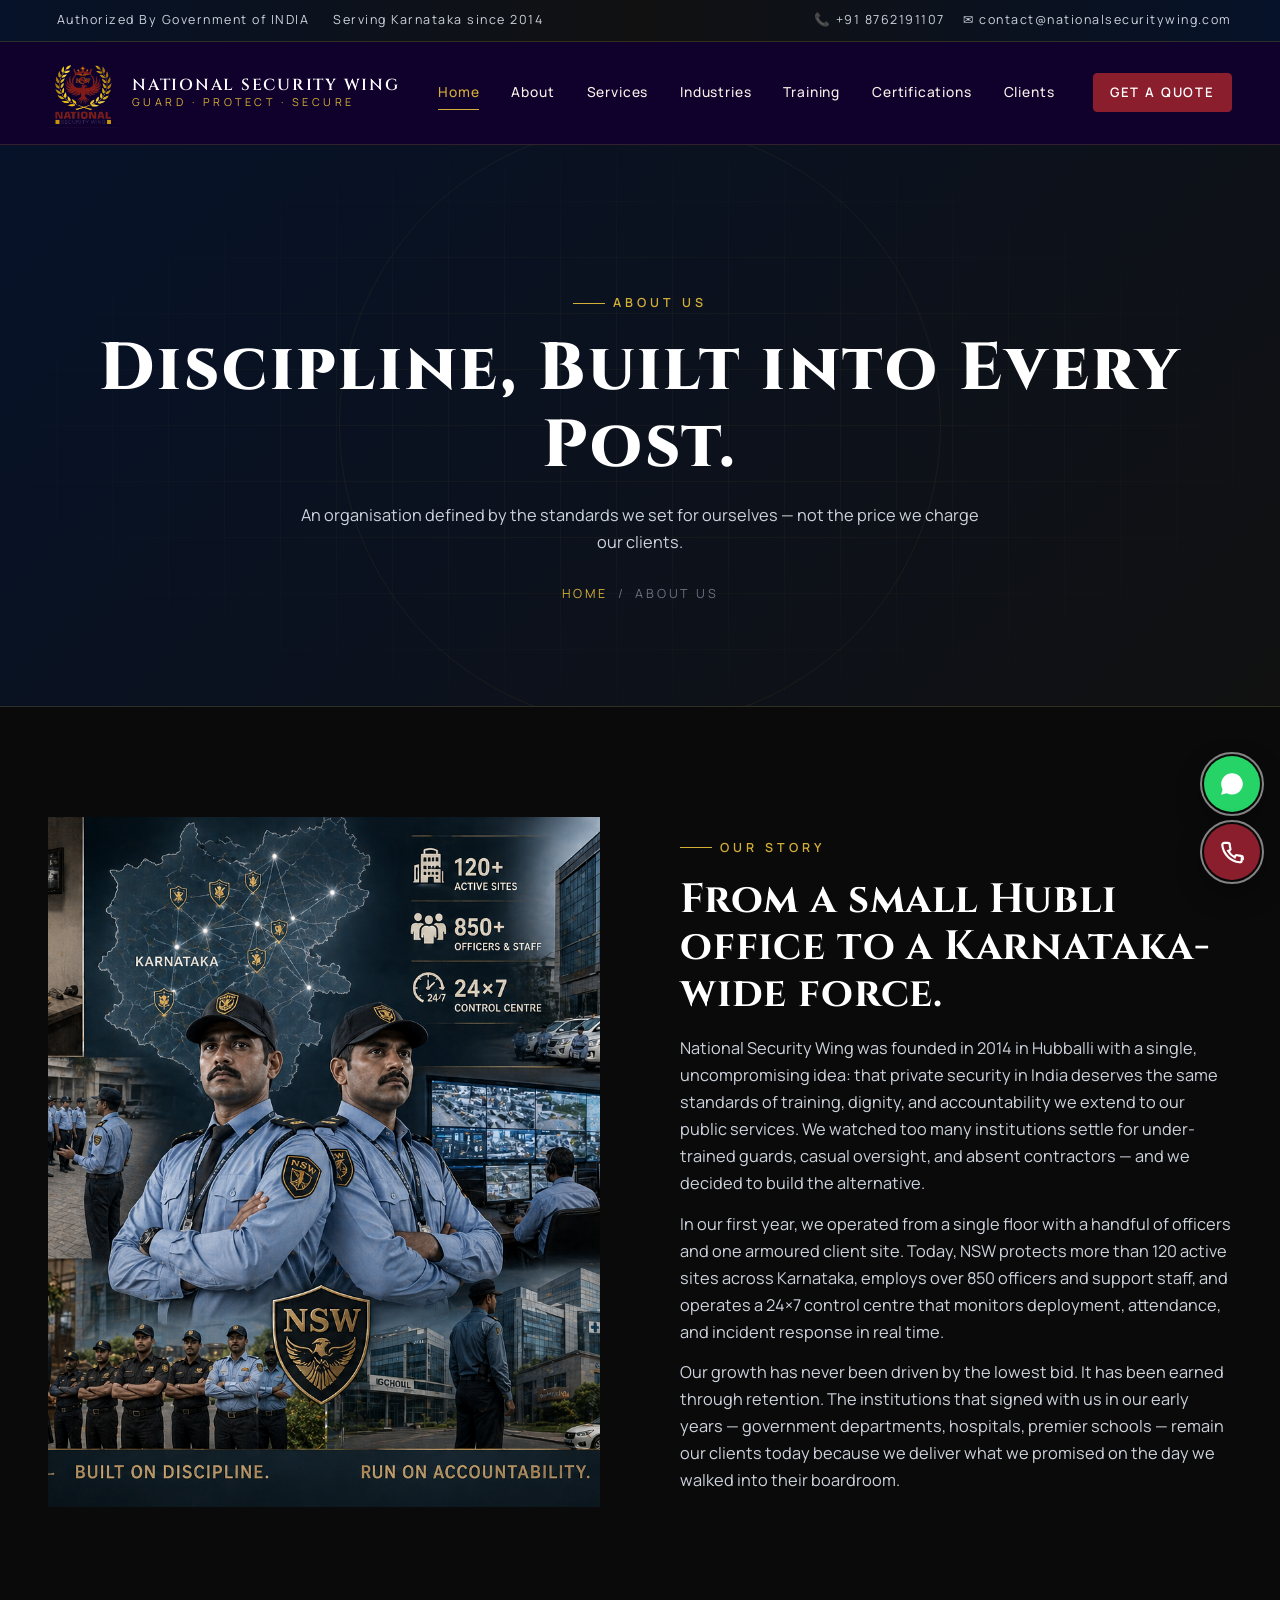
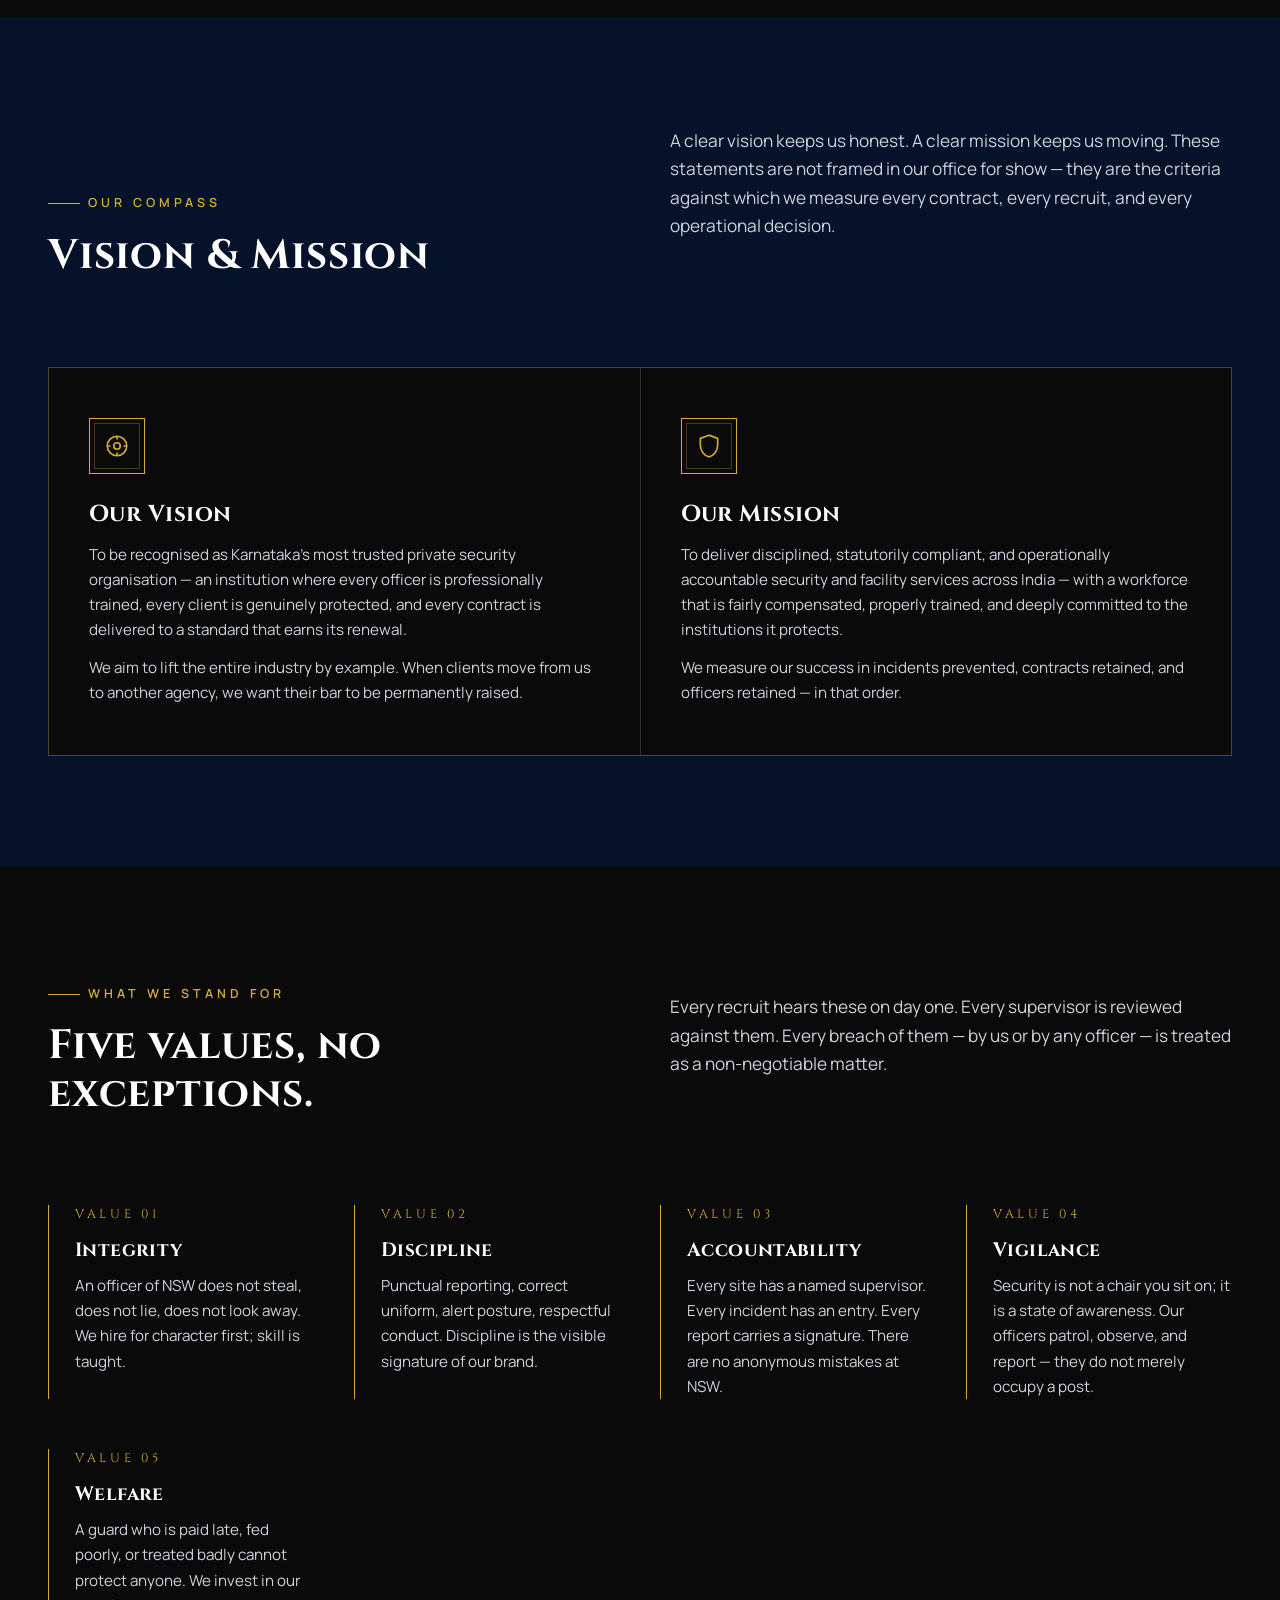
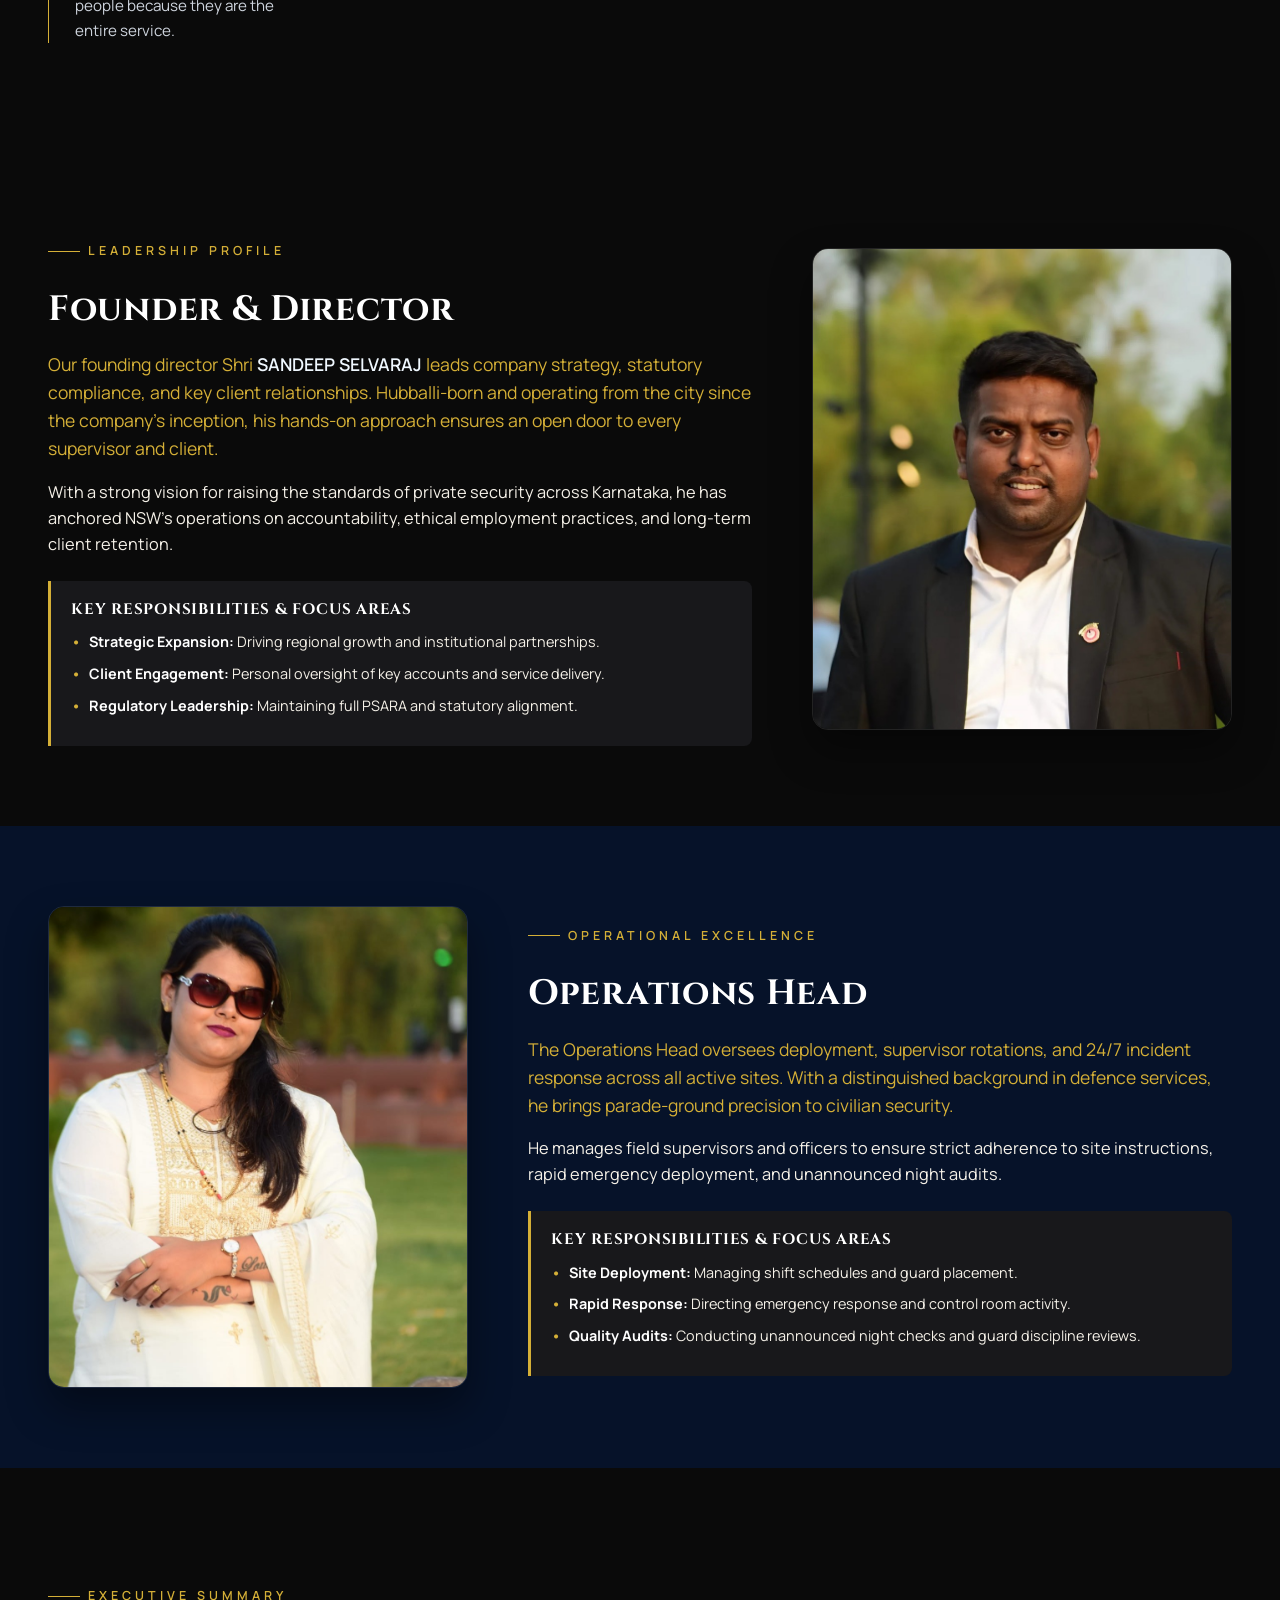
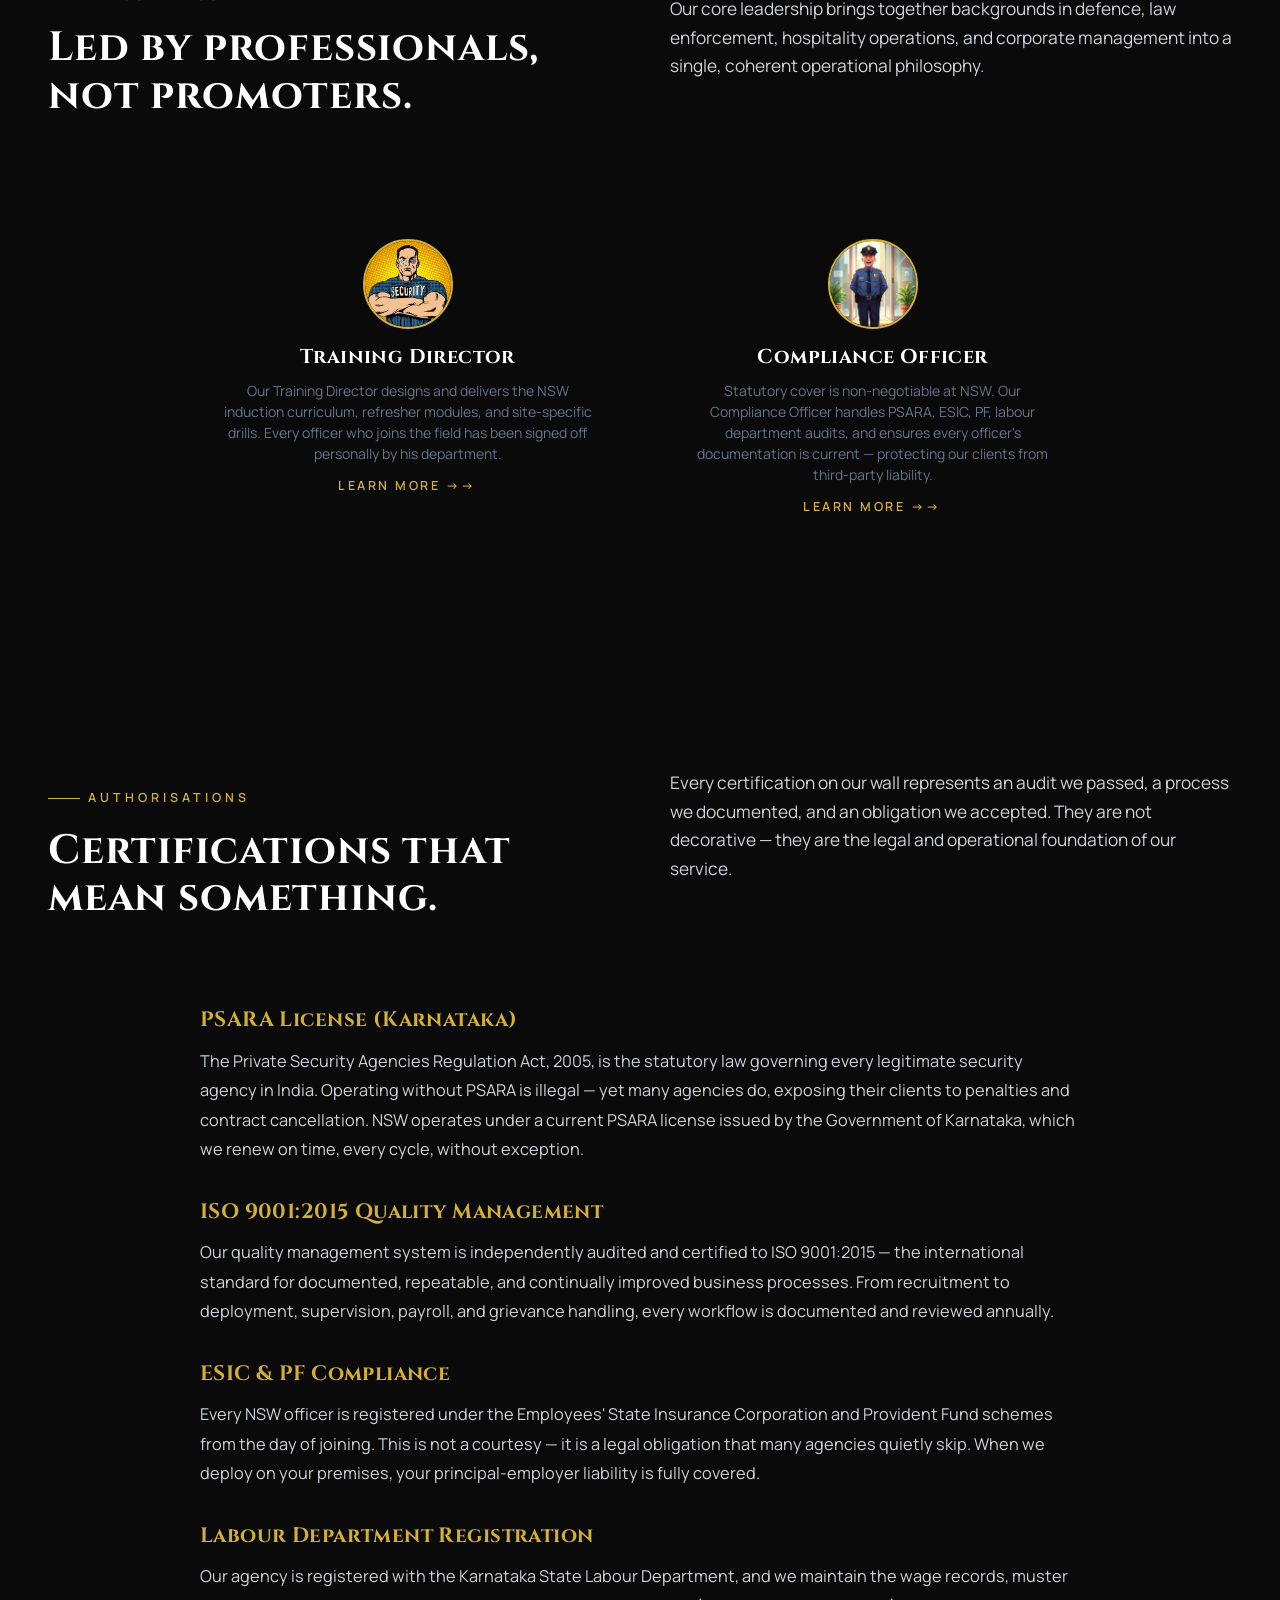
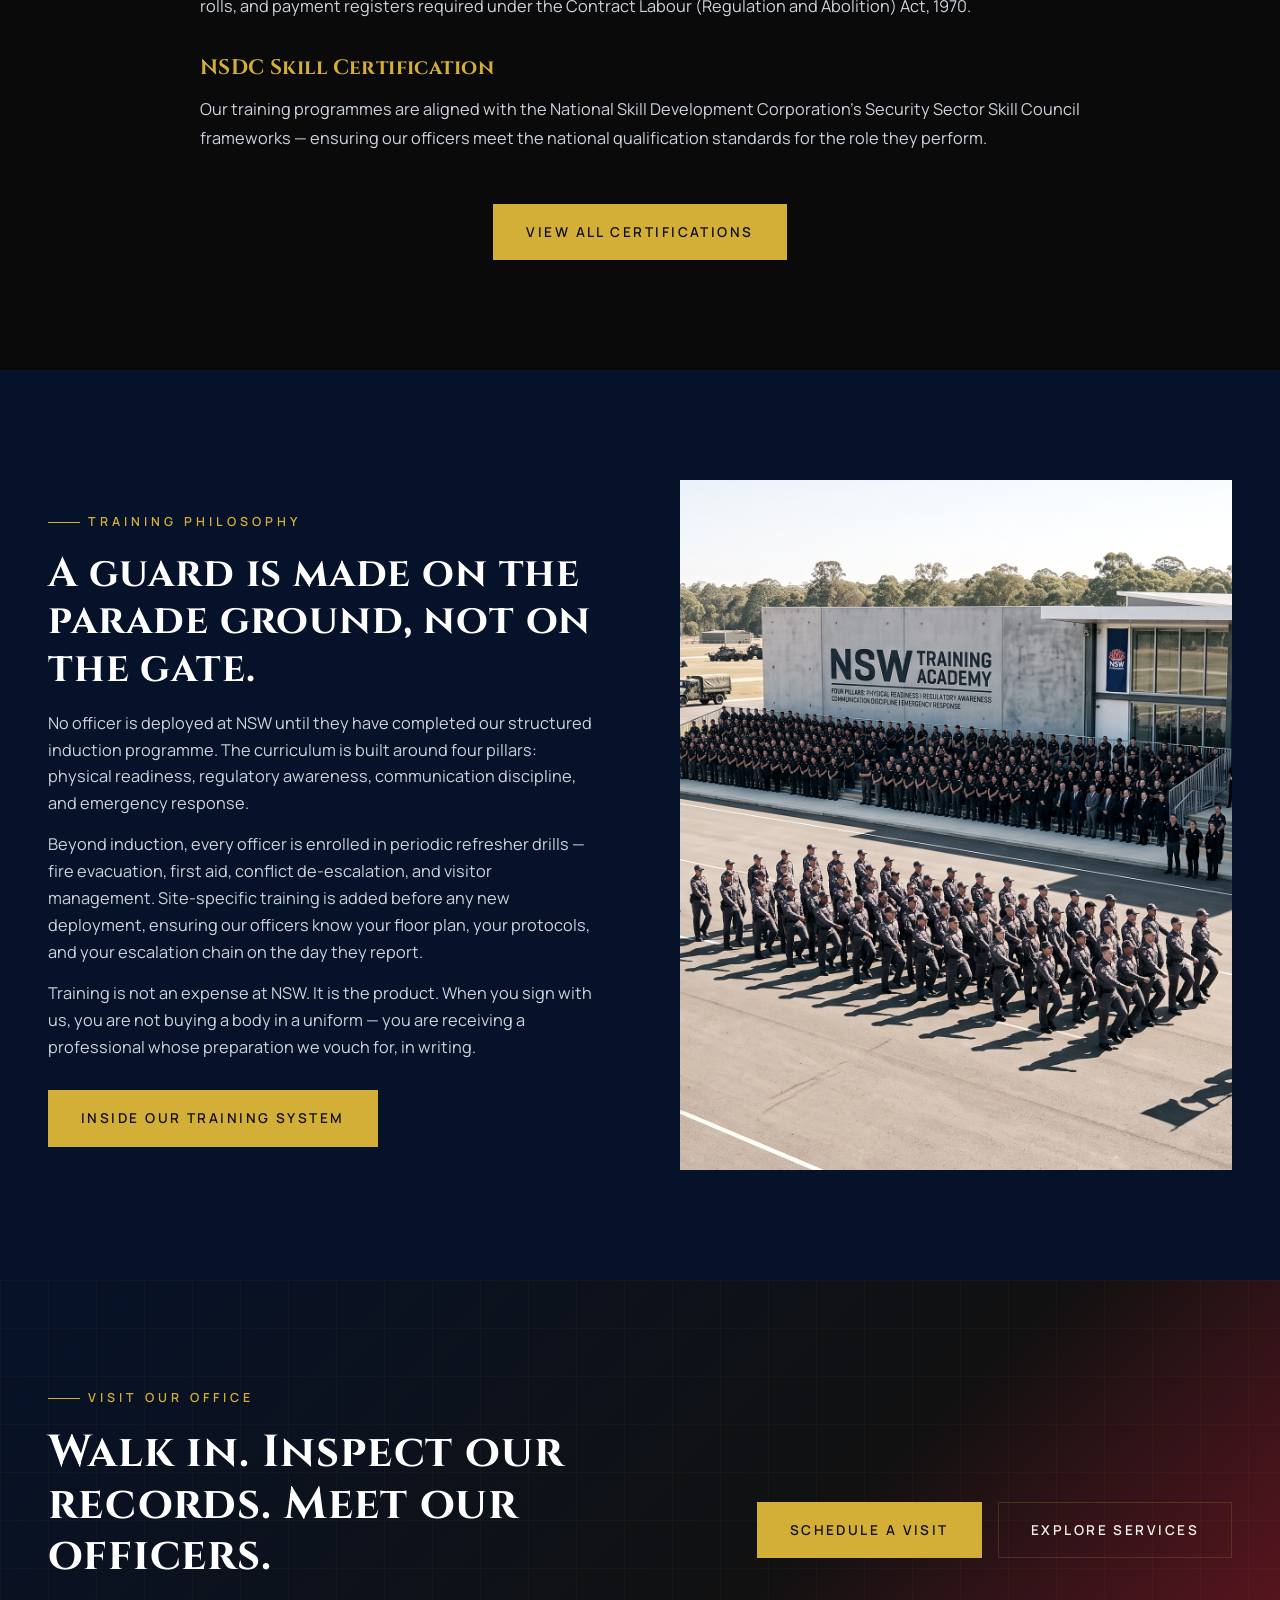
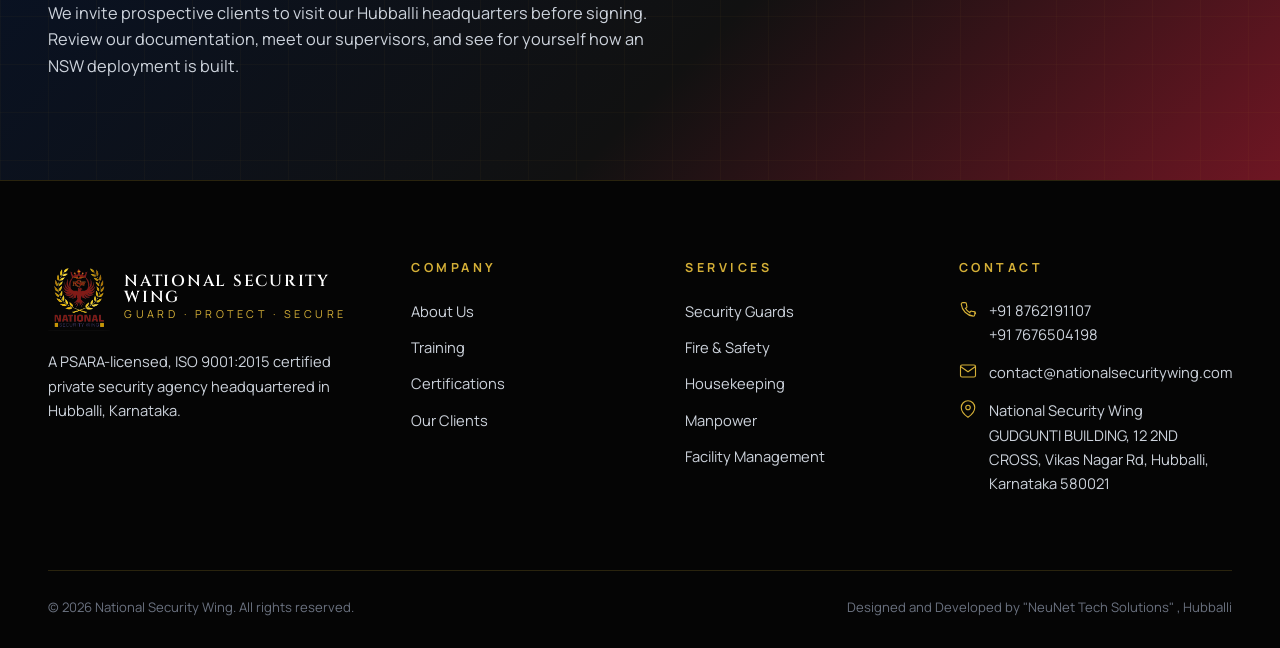
==== commit f61cd479: "about page image updated" ====
--- a/about.html
+++ b/about.html
@@ -191,7 +191,7 @@
         <span class="eyebrow">Leadership Profile</span>
         <h2>Founder & Director</h2>
         <p class="lead-text">
-          Our founding director leads company strategy, statutory compliance, and key client relationships. Hubballi-born and operating from the city since the company's inception, his hands-on approach ensures an open door to every supervisor and client.
+          Our founding director Shri <span style="font-weight: 600; color: aliceblue;" >SANDEEP SELVARAJ</span> leads company strategy, statutory compliance, and key client relationships. Hubballi-born and operating from the city since the company's inception, his hands-on approach ensures an open door to every supervisor and client.
         </p>
         <p>
           With a strong vision for raising the standards of private security across Karnataka, he has anchored NSW's operations on accountability, ethical employment practices, and long-term client retention.
@@ -210,7 +210,7 @@
       <!-- Right Image -->
       <div class="leadership-media fade-up">
         <div class="image-frame">
-          <img src="assets/images/founder.jpeg" alt="Portrait of Founder & Director" loading="lazy">
+          <img src="assets/images/sandeep.jpeg" alt="Portrait of Founder & Director" loading="lazy">
         </div>
       </div>
     </div>
@@ -397,7 +397,7 @@
         <h4>Contact</h4>
         <div class="footer-contact-item">
           <svg viewBox="0 0 24 24" fill="none" stroke="currentColor" stroke-width="1.5"><path d="M21 16.5v3a2 2 0 01-2 2A18 18 0 013 5.5a2 2 0 012-2h3a2 2 0 012 2c0 1 .2 2 .5 3a2 2 0 01-.5 2L8.5 11a16 16 0 006 6l.5-1.5a2 2 0 012-.5c1 .3 2 .5 3 .5a2 2 0 012 2z"/></svg>
-          <span>+91 8762191107<br>+91 8762191107</span>
+          <span>+91 8762191107<br>+91 7676504198</span>
         </div>
         <div class="footer-contact-item">
           <svg viewBox="0 0 24 24" fill="none" stroke="currentColor" stroke-width="1.5"><path d="M4 4h16a2 2 0 012 2v12a2 2 0 01-2 2H4a2 2 0 01-2-2V6a2 2 0 012-2z"/><path d="M22 6l-10 7L2 6"/></svg>
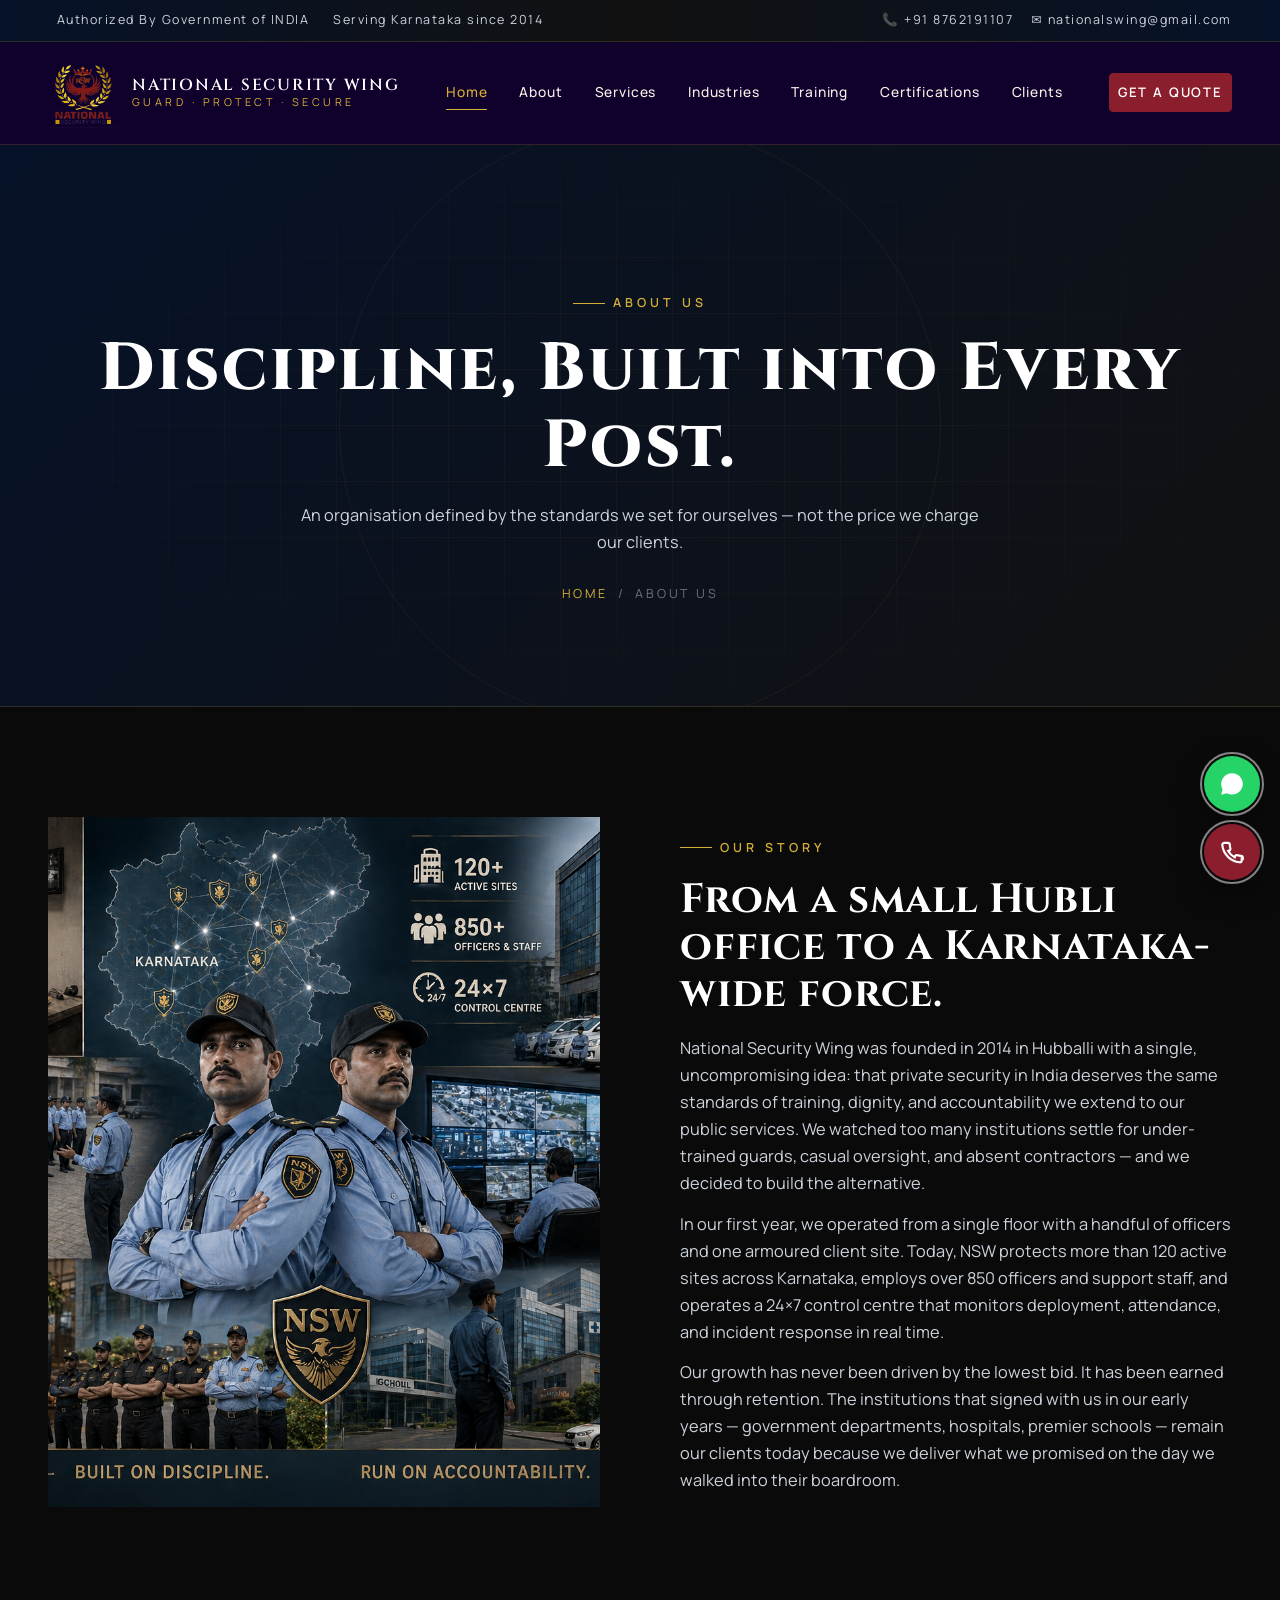
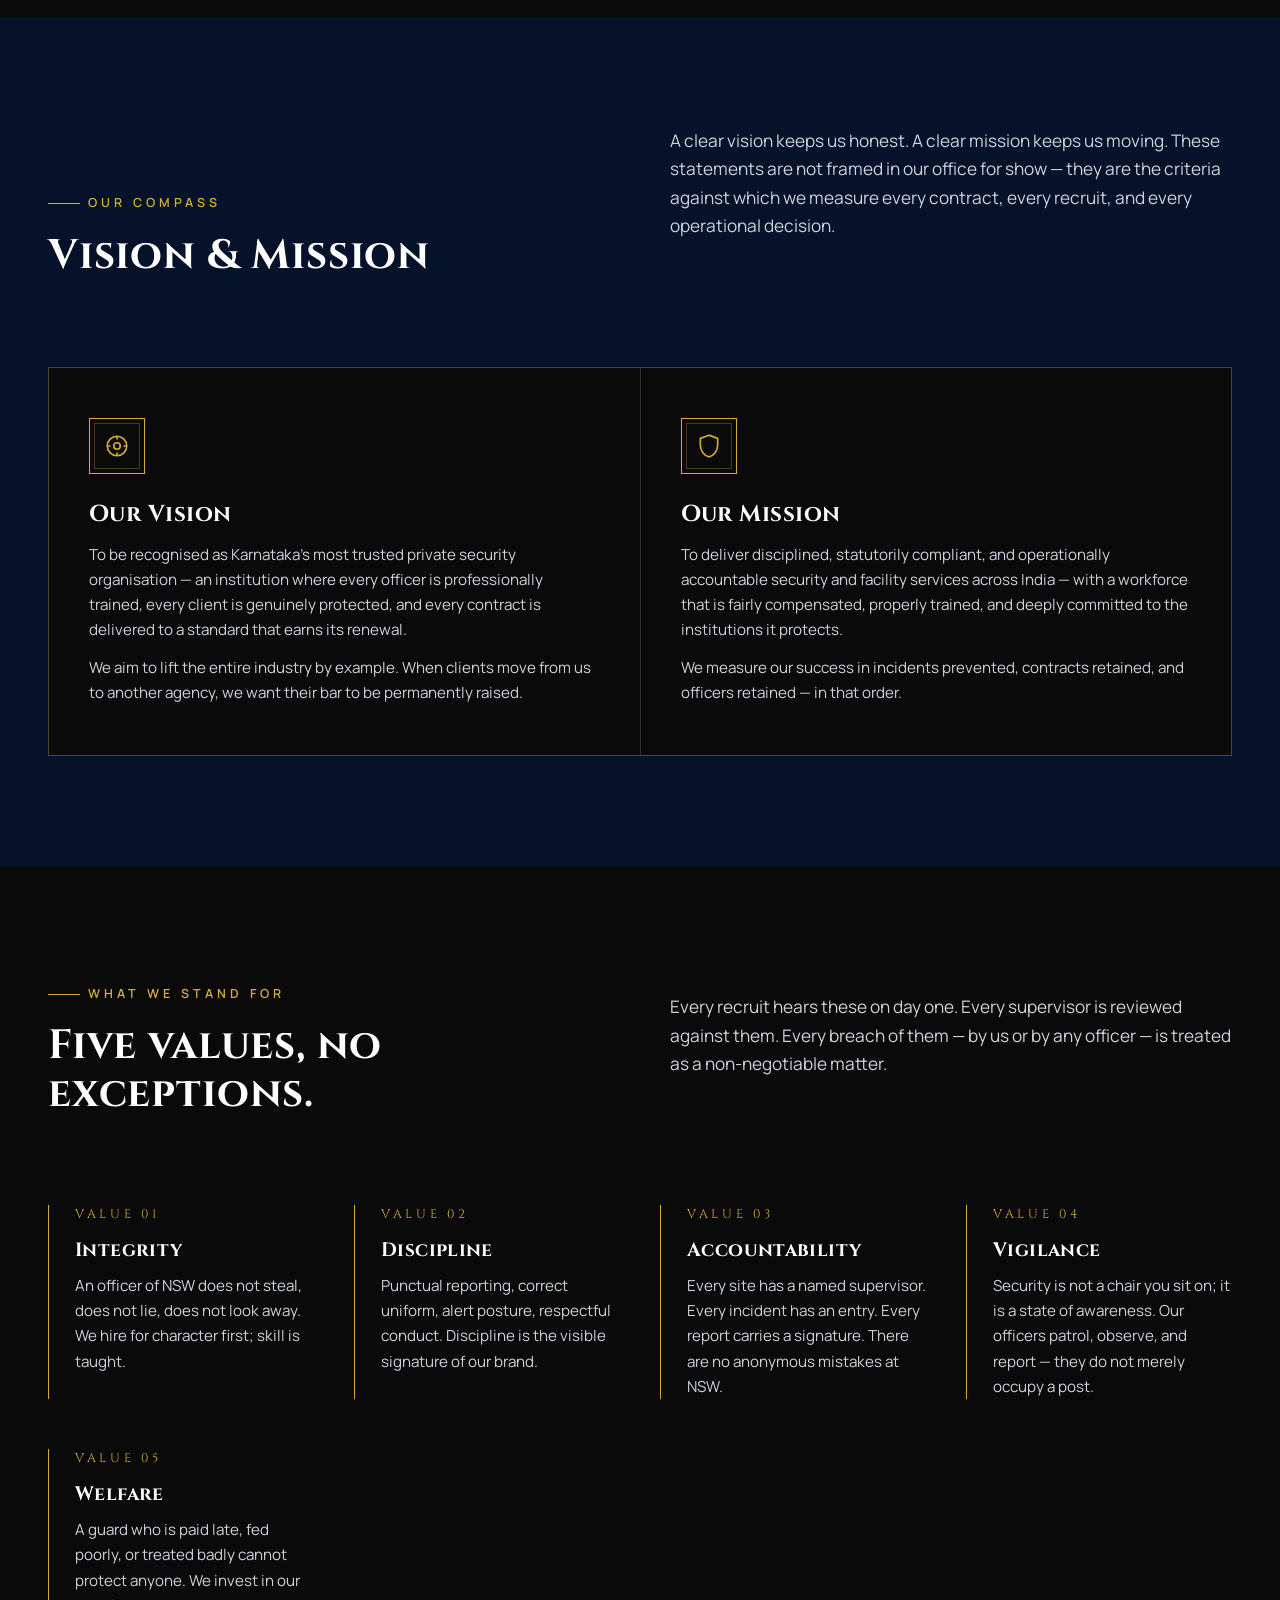
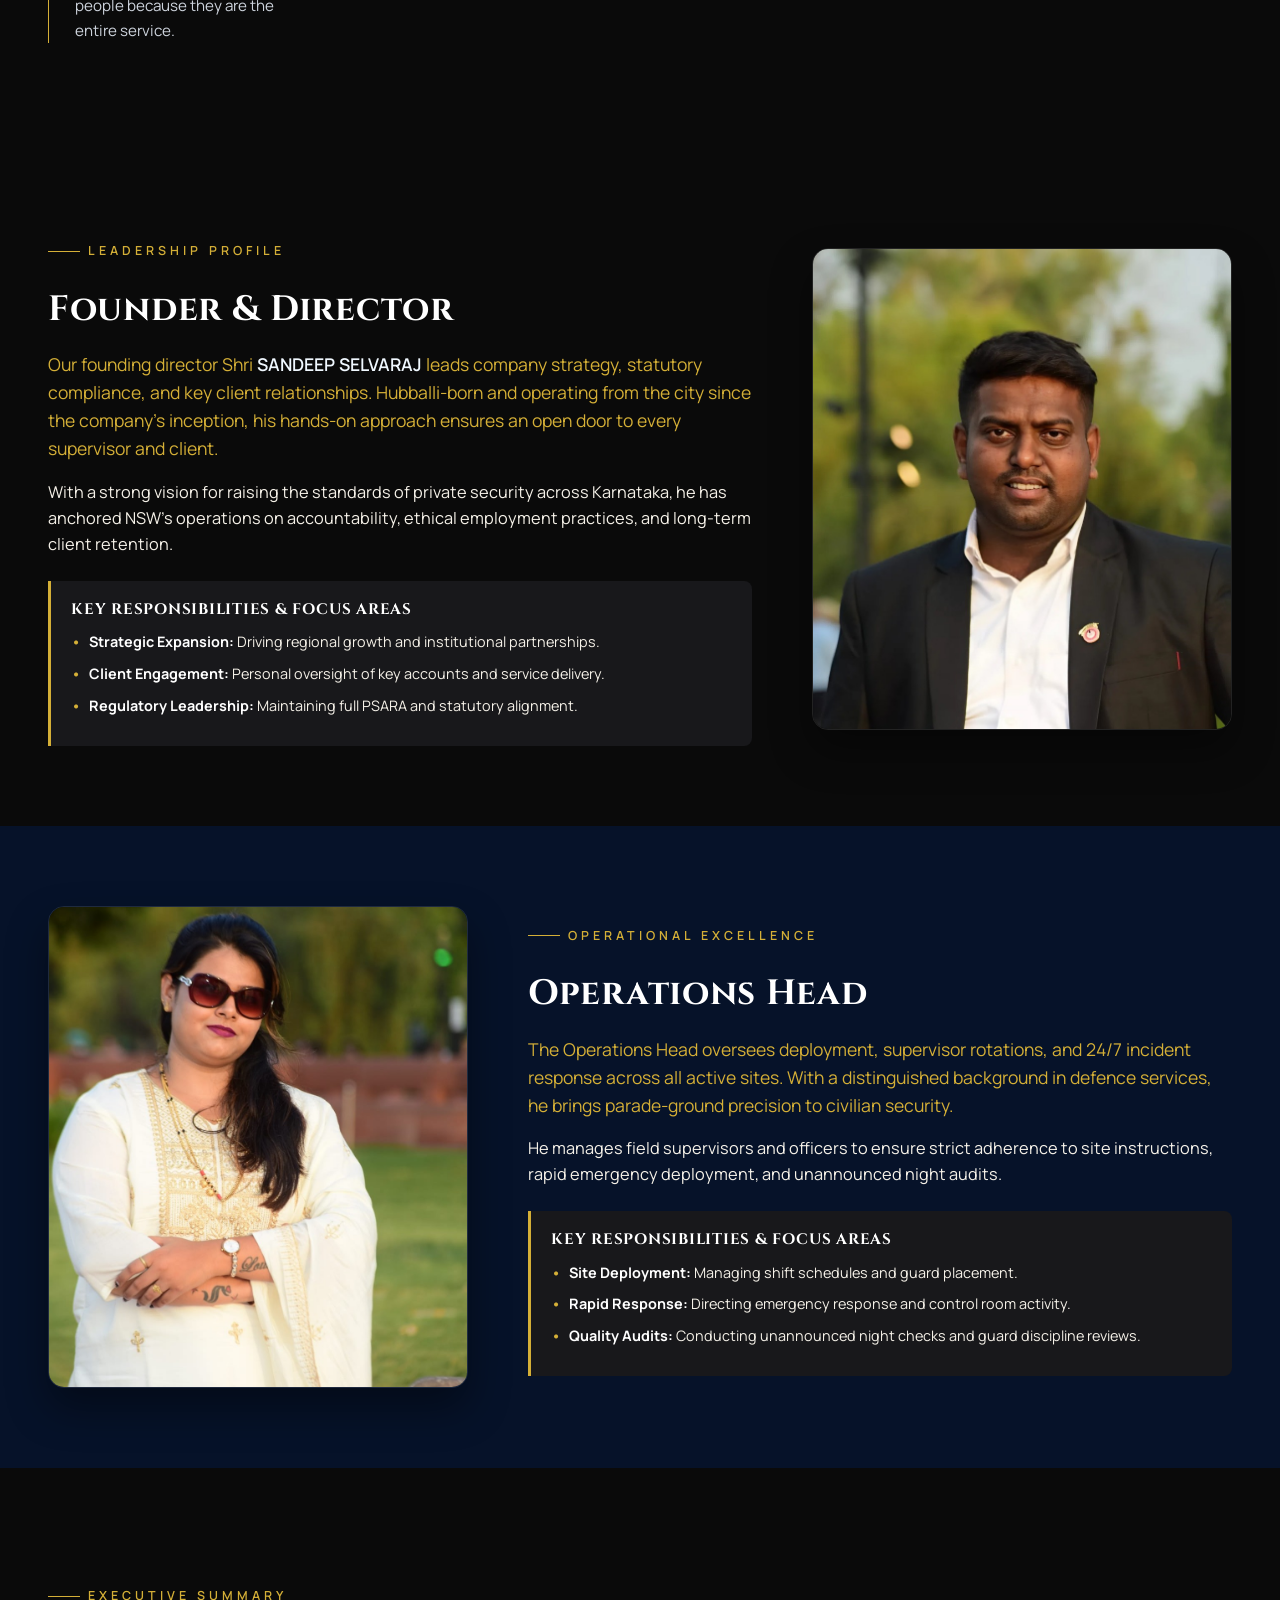
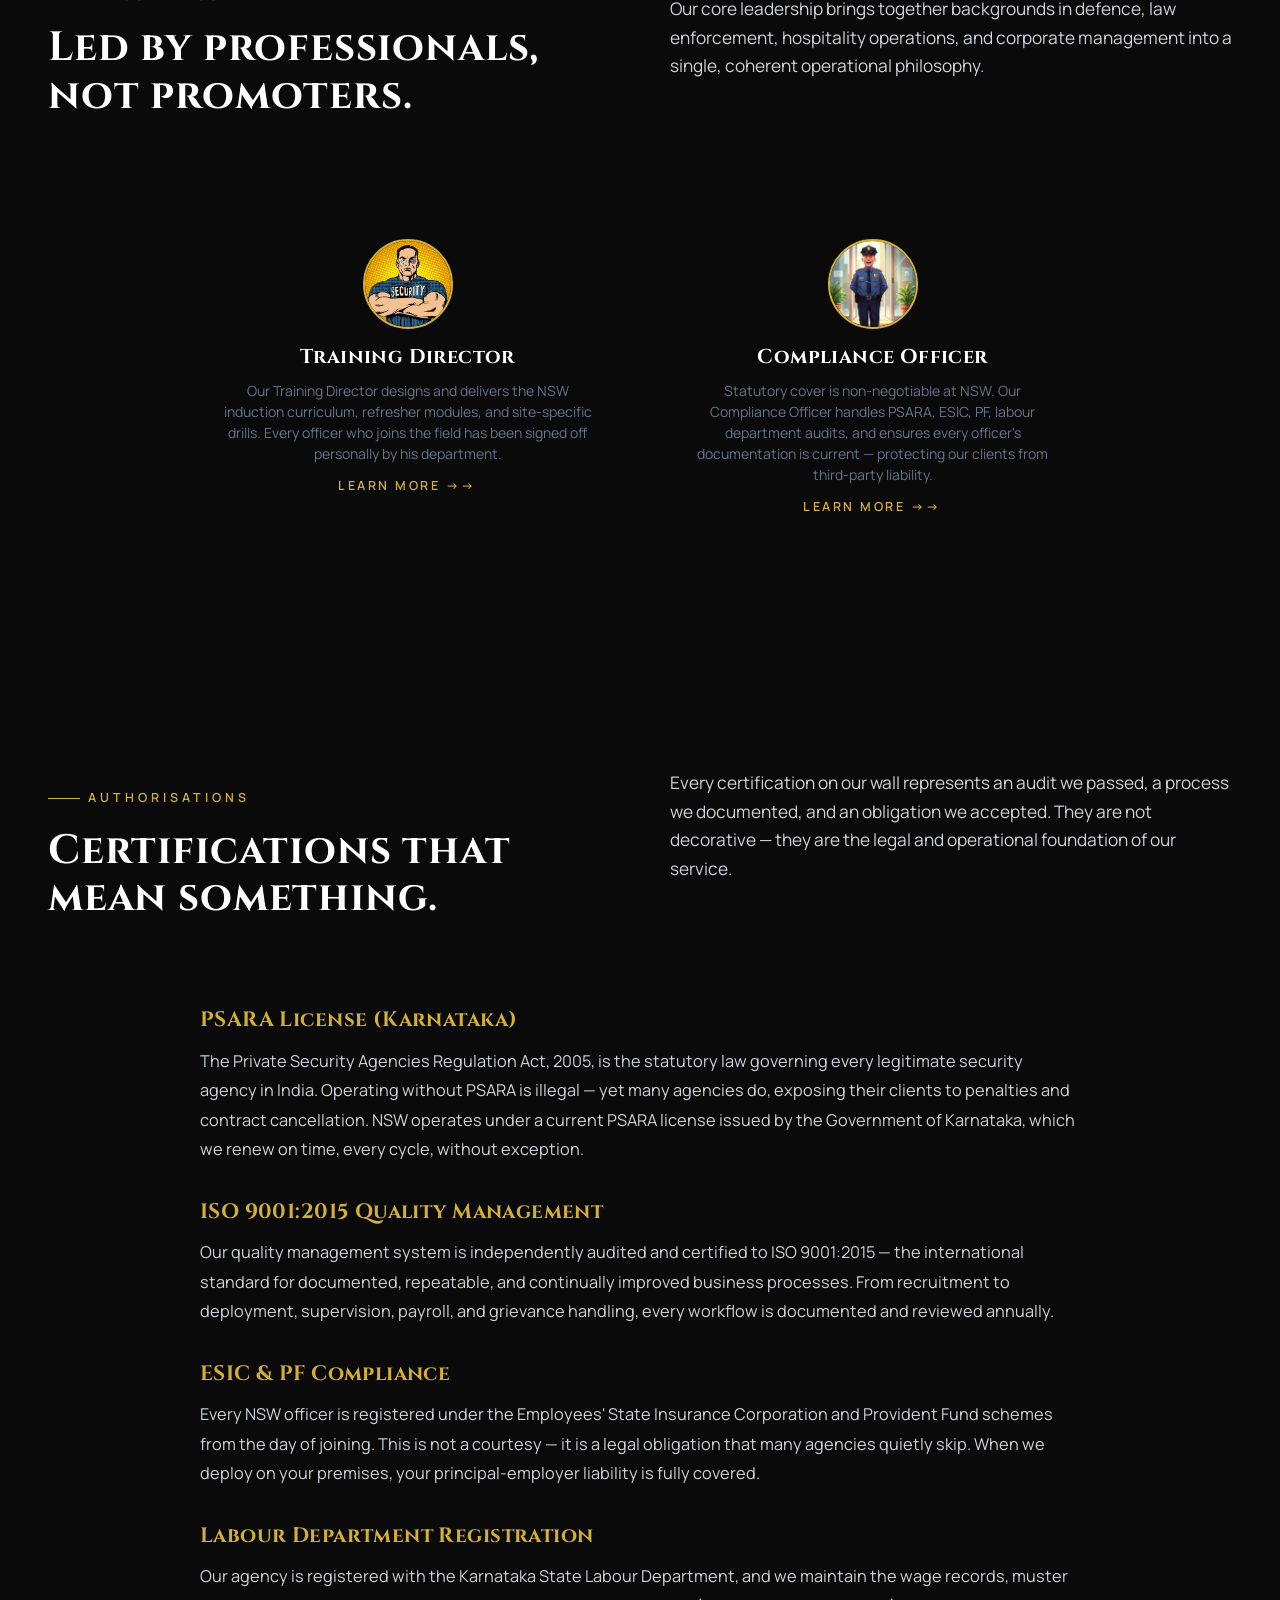
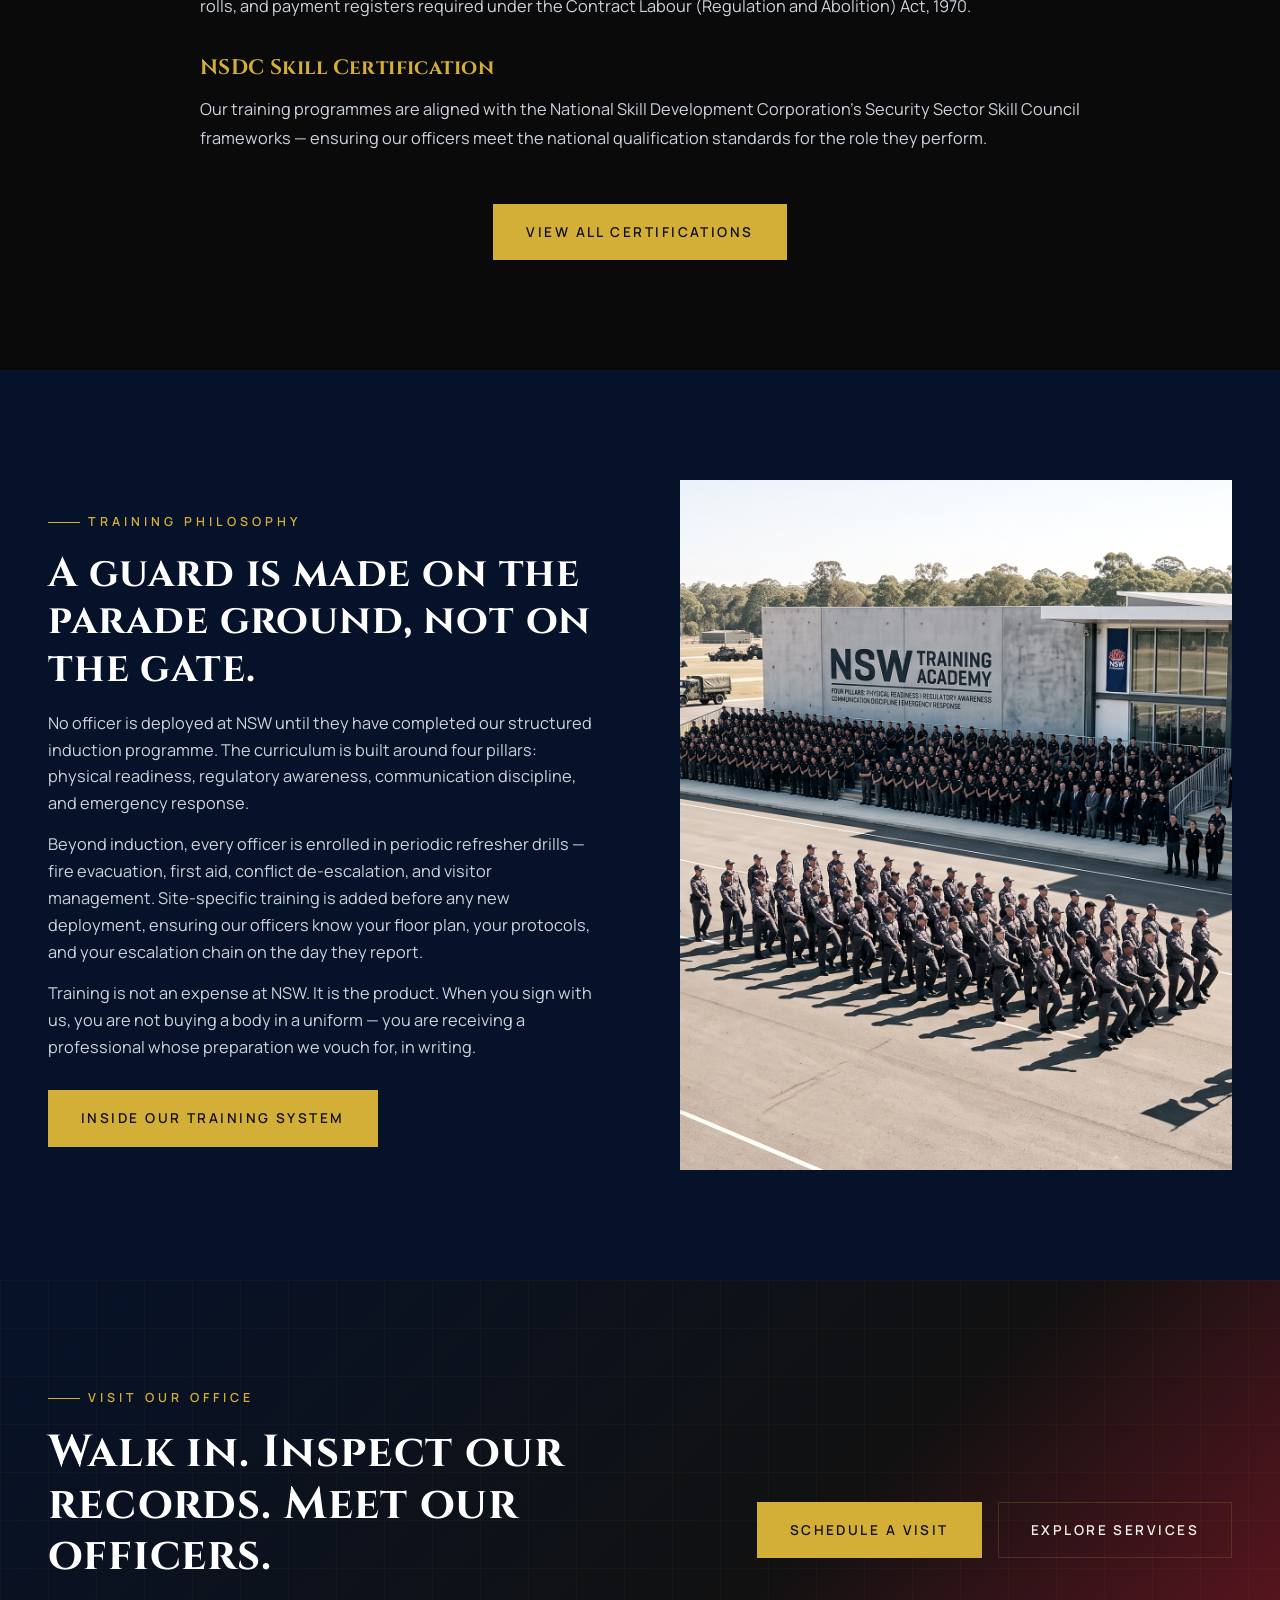
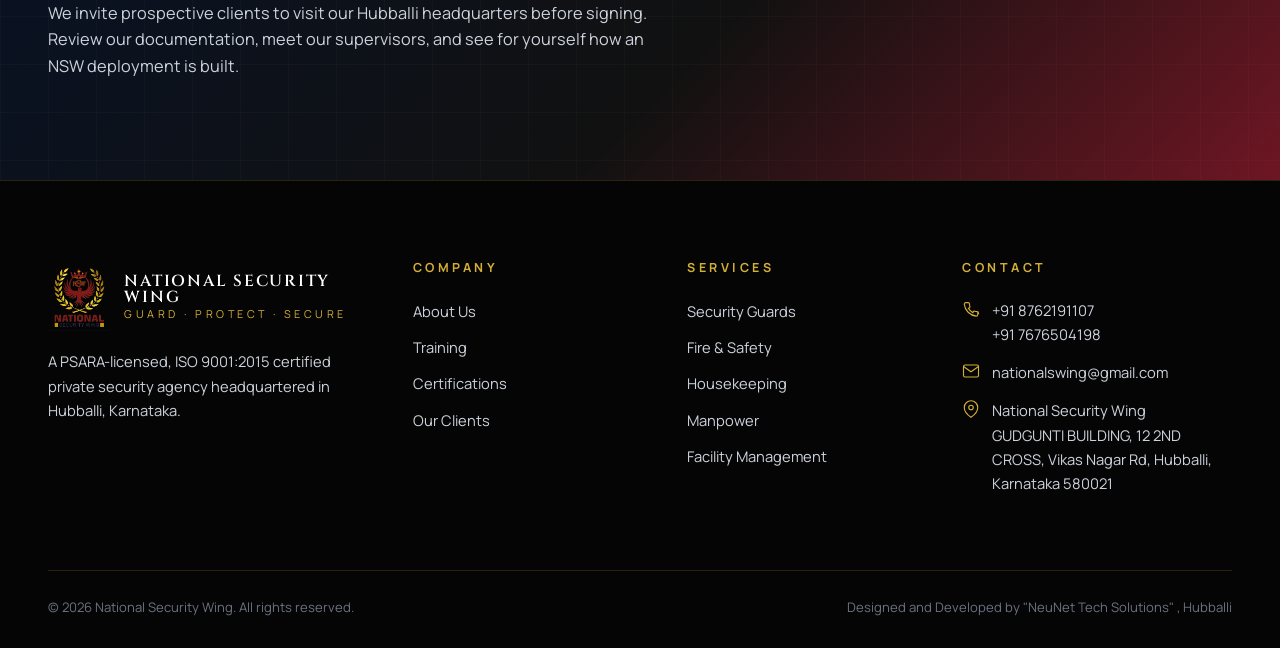
==== commit 8ff46899: "updated some features" ====
--- a/about.html
+++ b/about.html
@@ -46,7 +46,7 @@
     </div>
     <div class="topbar-right">
       <a href="tel:+918762191107">📞 +91 8762191107</a>
-      <a href="mailto:contact@nationalsecuritywing.com">✉ contact@nationalsecuritywing.com</a>
+      <a href="mailto: nationalswing@gmail.com">✉  nationalswing@gmail.com</a>
     </div>
   </div>
 </div>
@@ -401,7 +401,7 @@
         </div>
         <div class="footer-contact-item">
           <svg viewBox="0 0 24 24" fill="none" stroke="currentColor" stroke-width="1.5"><path d="M4 4h16a2 2 0 012 2v12a2 2 0 01-2 2H4a2 2 0 01-2-2V6a2 2 0 012-2z"/><path d="M22 6l-10 7L2 6"/></svg>
-          <span>contact@nationalsecuritywing.com</span>
+          <span> nationalswing@gmail.com</span>
         </div>
         <div class="footer-contact-item">
           <svg viewBox="0 0 24 24" fill="none" stroke="currentColor" stroke-width="1.5"><path d="M21 10c0 7-9 13-9 13s-9-6-9-13a9 9 0 0118 0z"/><circle cx="12" cy="10" r="3"/></svg>
--- a/assets/css/style.css
+++ b/assets/css/style.css
@@ -219,13 +219,14 @@
 .nav-cta {
   display: inline-flex;
   align-items: center;
-  gap: 10px;
-  padding: 8px 16px;
+  gap: 8px;
+  padding: 8px;
   background: var(--c-red);
   color: var(--c-white);
   font-weight: 600;
   font-size: 0.82rem;
   letter-spacing: 0.14em;
+  text-align: center;
   text-transform: uppercase;
   border: 1px solid var(--c-red);
   transition: all .3s ease;
@@ -1350,27 +1351,46 @@
 
 /* Thumbnail Wrapper & Zoom Effect */
 .cert-thumb-wrapper {
-  position: relative;
   width: 100%;
-  aspect-ratio: 4 / 3; /* Standard document ratio */
-  background: #000;
+  aspect-ratio: 4 / 3; /* Fixed landscape frame matching standard cert cards */
+  height: 200px;       /* Fixed height ensures all cards stay aligned */
   overflow: hidden;
-}
-
+  position: relative;
+  background: #111;
+  border-top-left-radius: 8px;
+  border-top-right-radius: 8px;
+}
 .cert-thumb-img {
   width: 100%;
   height: 100%;
   object-fit: cover;
-  object-position: top center;
-  transition: transform 0.4s ease, opacity 0.4s ease;
-  opacity: 0.85;
-}
-
-.cert-card:hover .cert-thumb-img {
-  transform: scale(1.05);
-  opacity: 0.5;
-}
-
+  object-position: center 20%; /* Centers the important top portion of the certificate */
+  display: block;
+  transition: transform 0.4s ease;
+}
+
+.cert-card {
+  display: flex;
+  flex-direction: column;
+  background: #181818;
+  border: 1px solid var(--c-line);
+  border-radius: 8px;
+  overflow: hidden;
+  height: 100%;
+  text-decoration: none;
+  transition: transform 0.3s ease, border-color 0.3s ease;
+}
+.cert-card:hover {
+  transform: translateY(-4px);
+  border-color: var(--c-gold);
+}
+
+.cert-card-body {
+  padding: 20px;
+  display: flex;
+  flex-direction: column;
+  flex-grow: 1;
+}
 /* Hover Overlay Button */
 .cert-overlay {
   position: absolute;
@@ -1690,4 +1710,31 @@
   .leadership-two-grid {
     grid-template-columns: 1fr;
   }
+}
+
+
+
+/* Specific container frame for the rifle certificate */
+.rifle-wrapper {
+  aspect-ratio: 3 / 4;
+  overflow: hidden;
+  position: relative;
+  background: var(--c-black);
+  display: flex;
+  align-items: center;
+  justify-content: center;
+}
+
+/* If the raw file is horizontal/sideways, rotate it upright inside the preview */
+.rifle-img {
+  width: 133% !important; /* Counteract aspect ratio collapse on 90deg turn */
+  height: auto !important;
+  max-width: none !important;
+  transform: rotate(90deg); /* Change to -90deg if it is facing upside-down */
+  object-fit: cover;
+  transition: transform 0.4s ease;
+}
+
+.cert-card-rifle:hover .rifle-img {
+  transform: rotate(90deg) scale(1.05);
 }
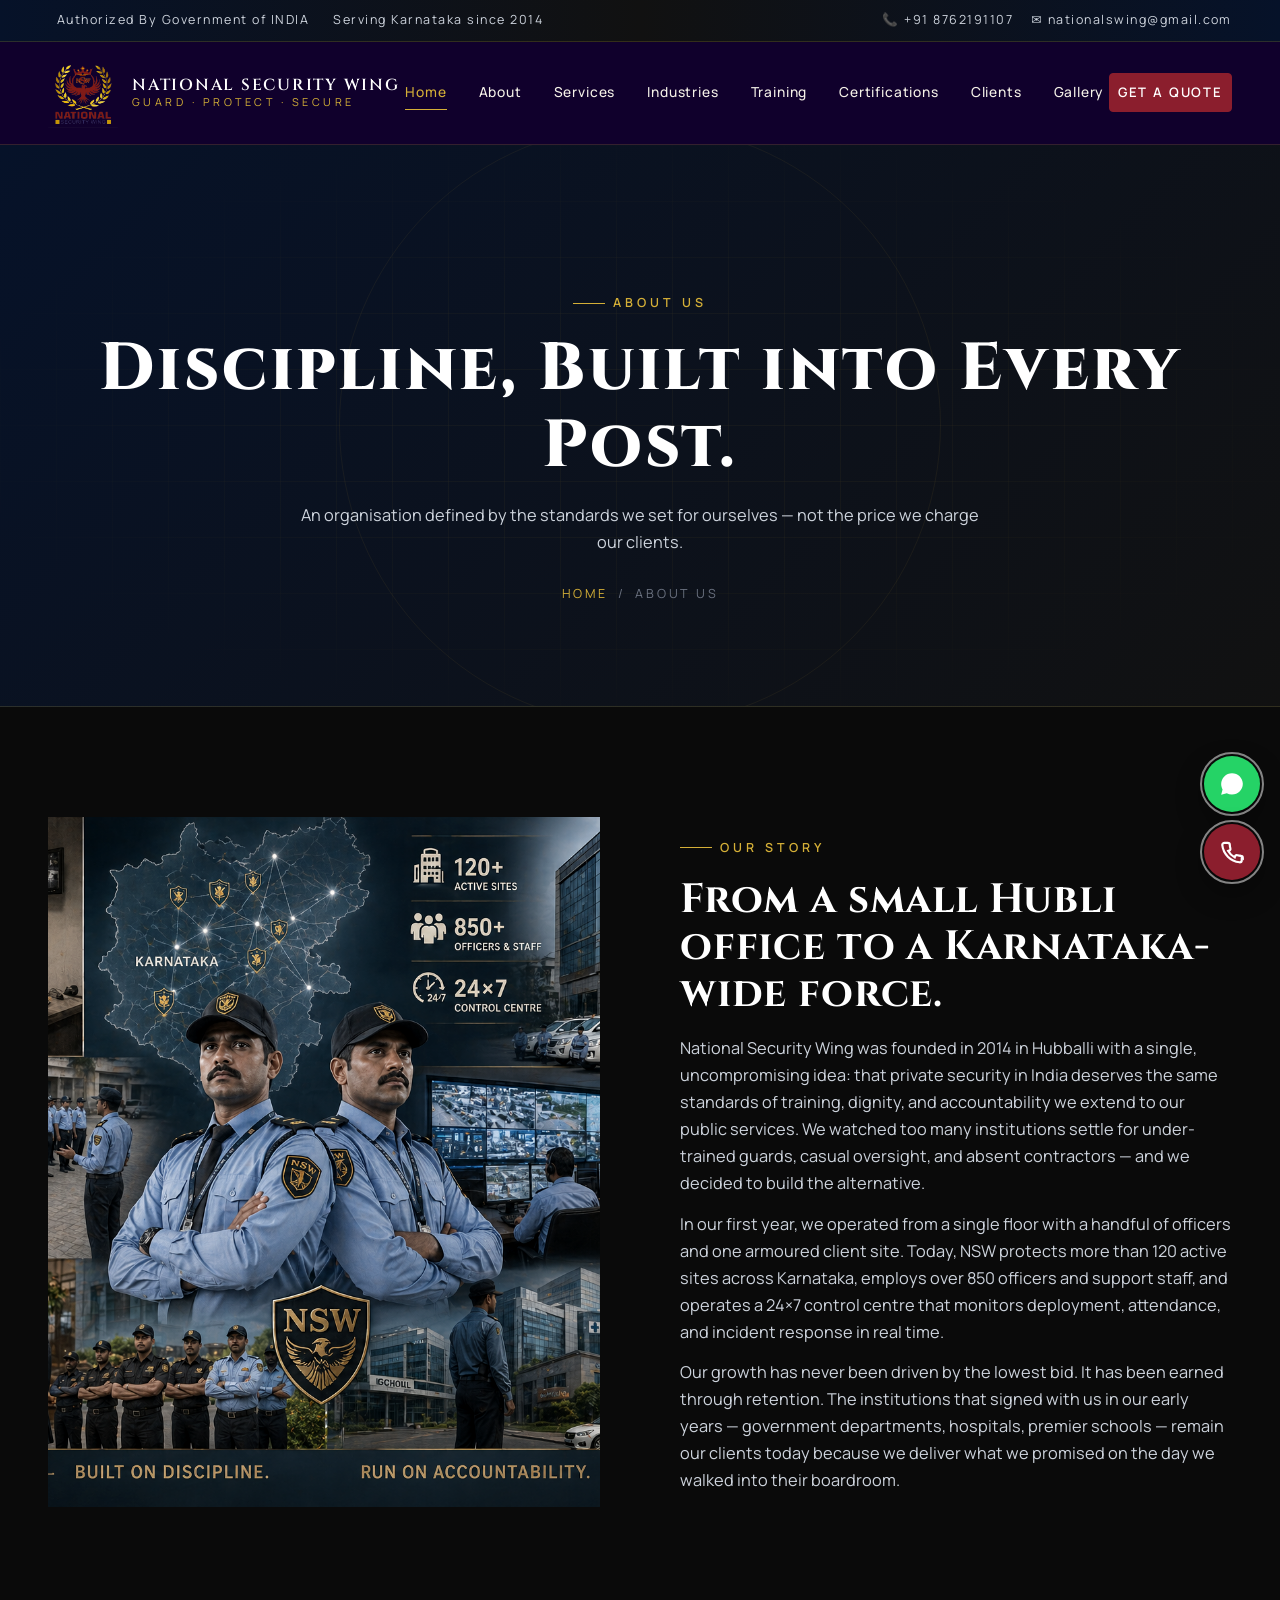
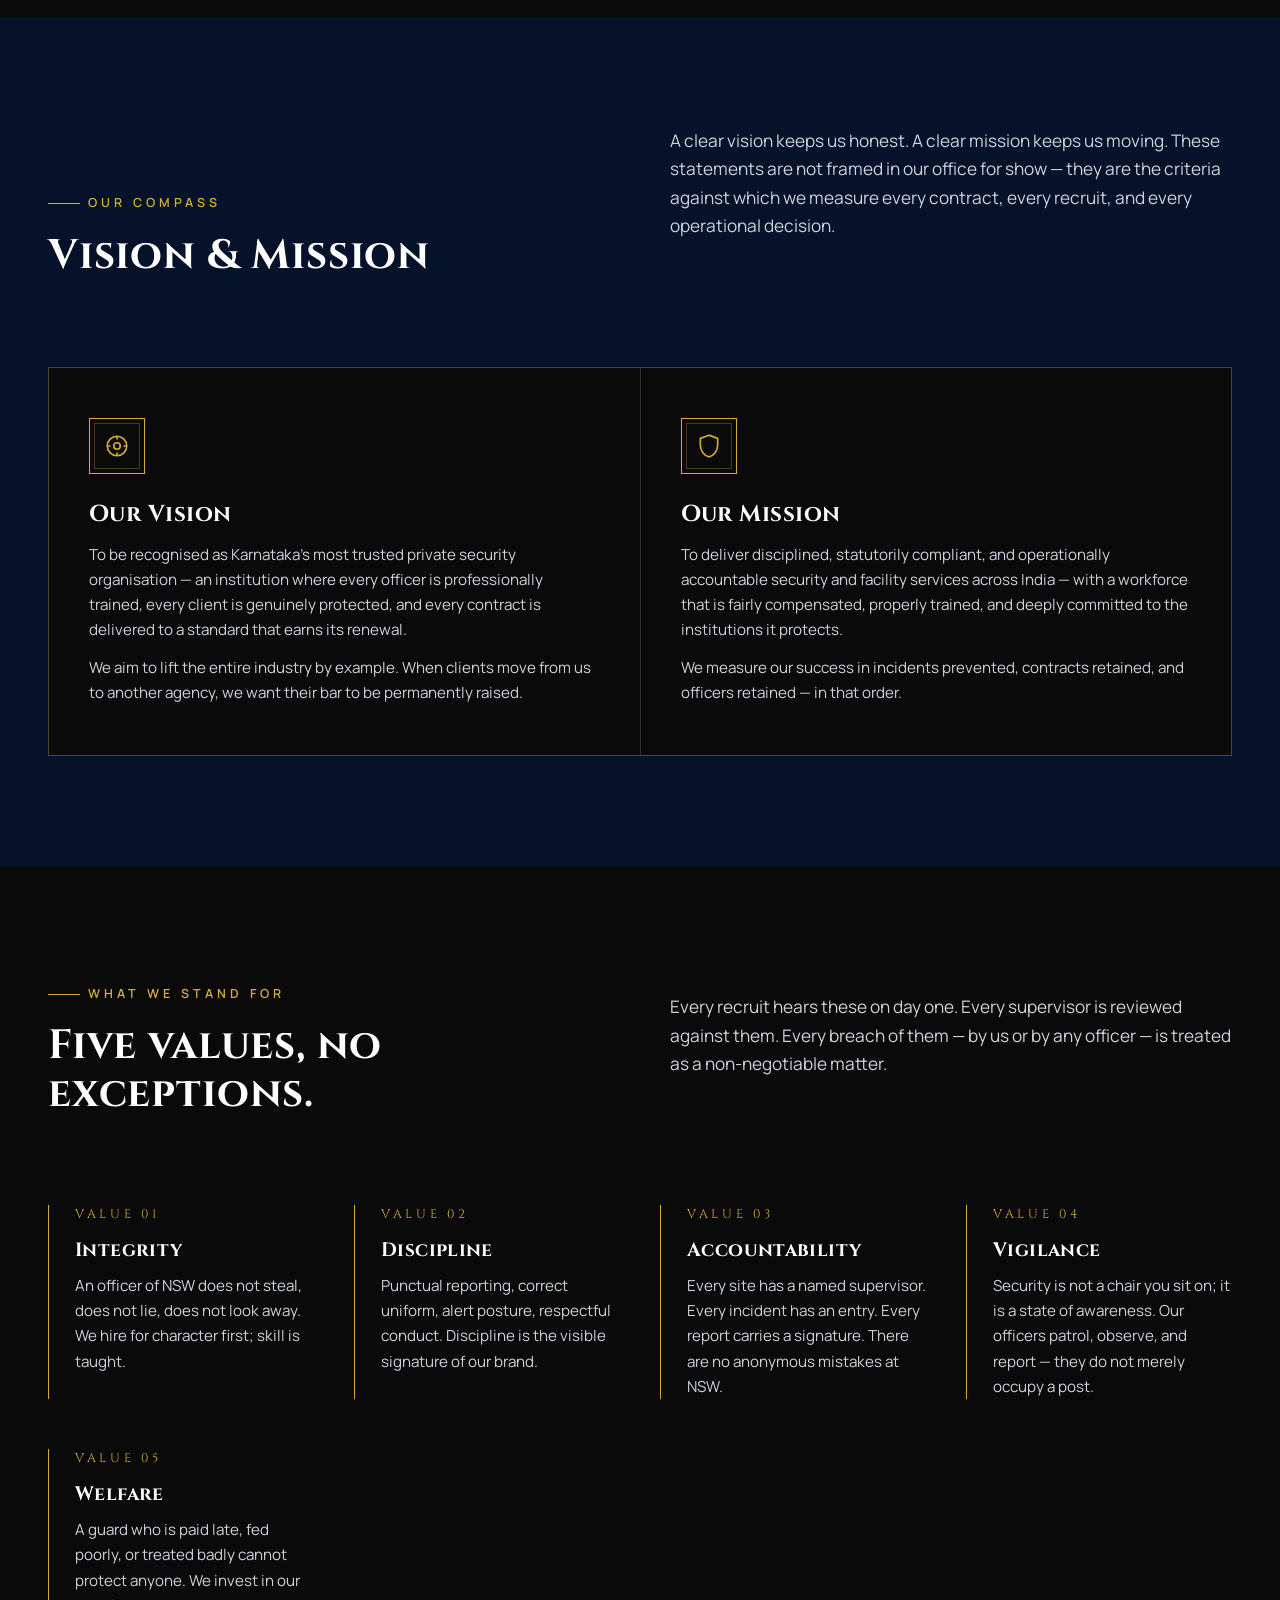
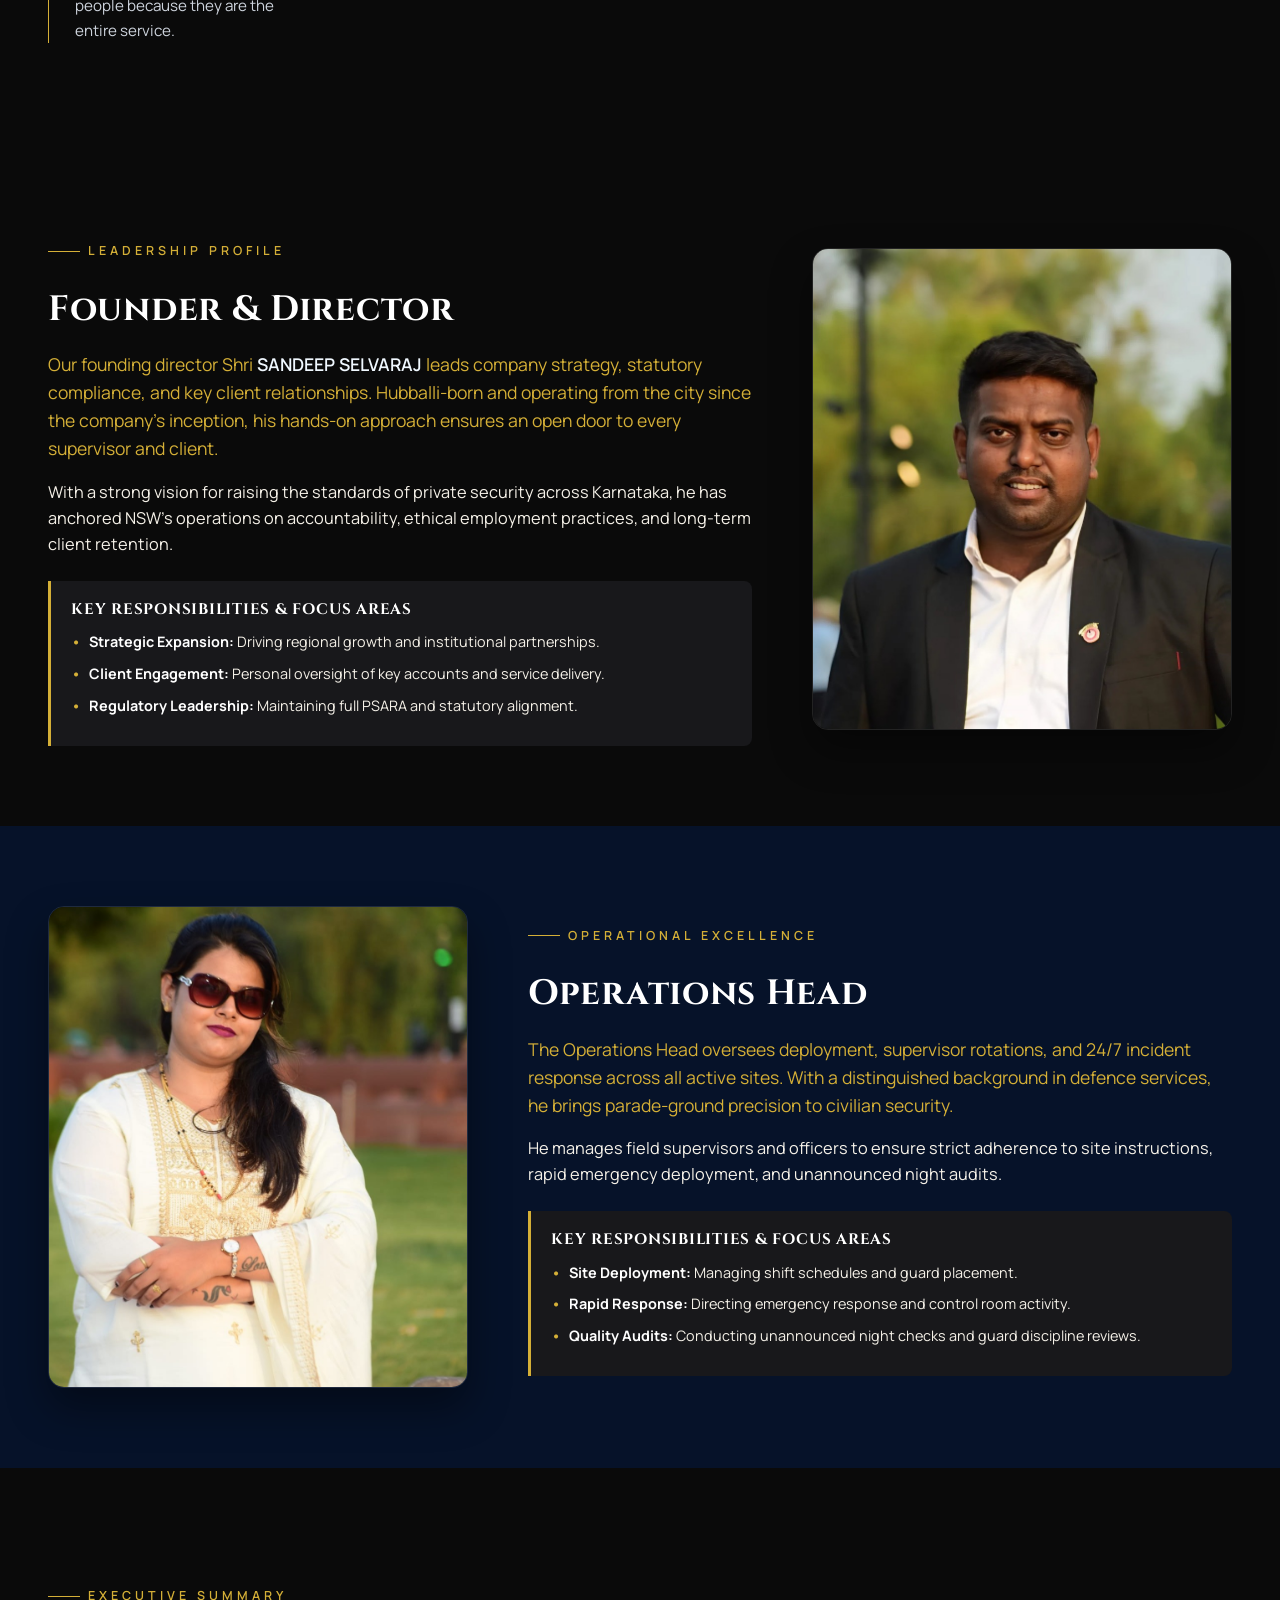
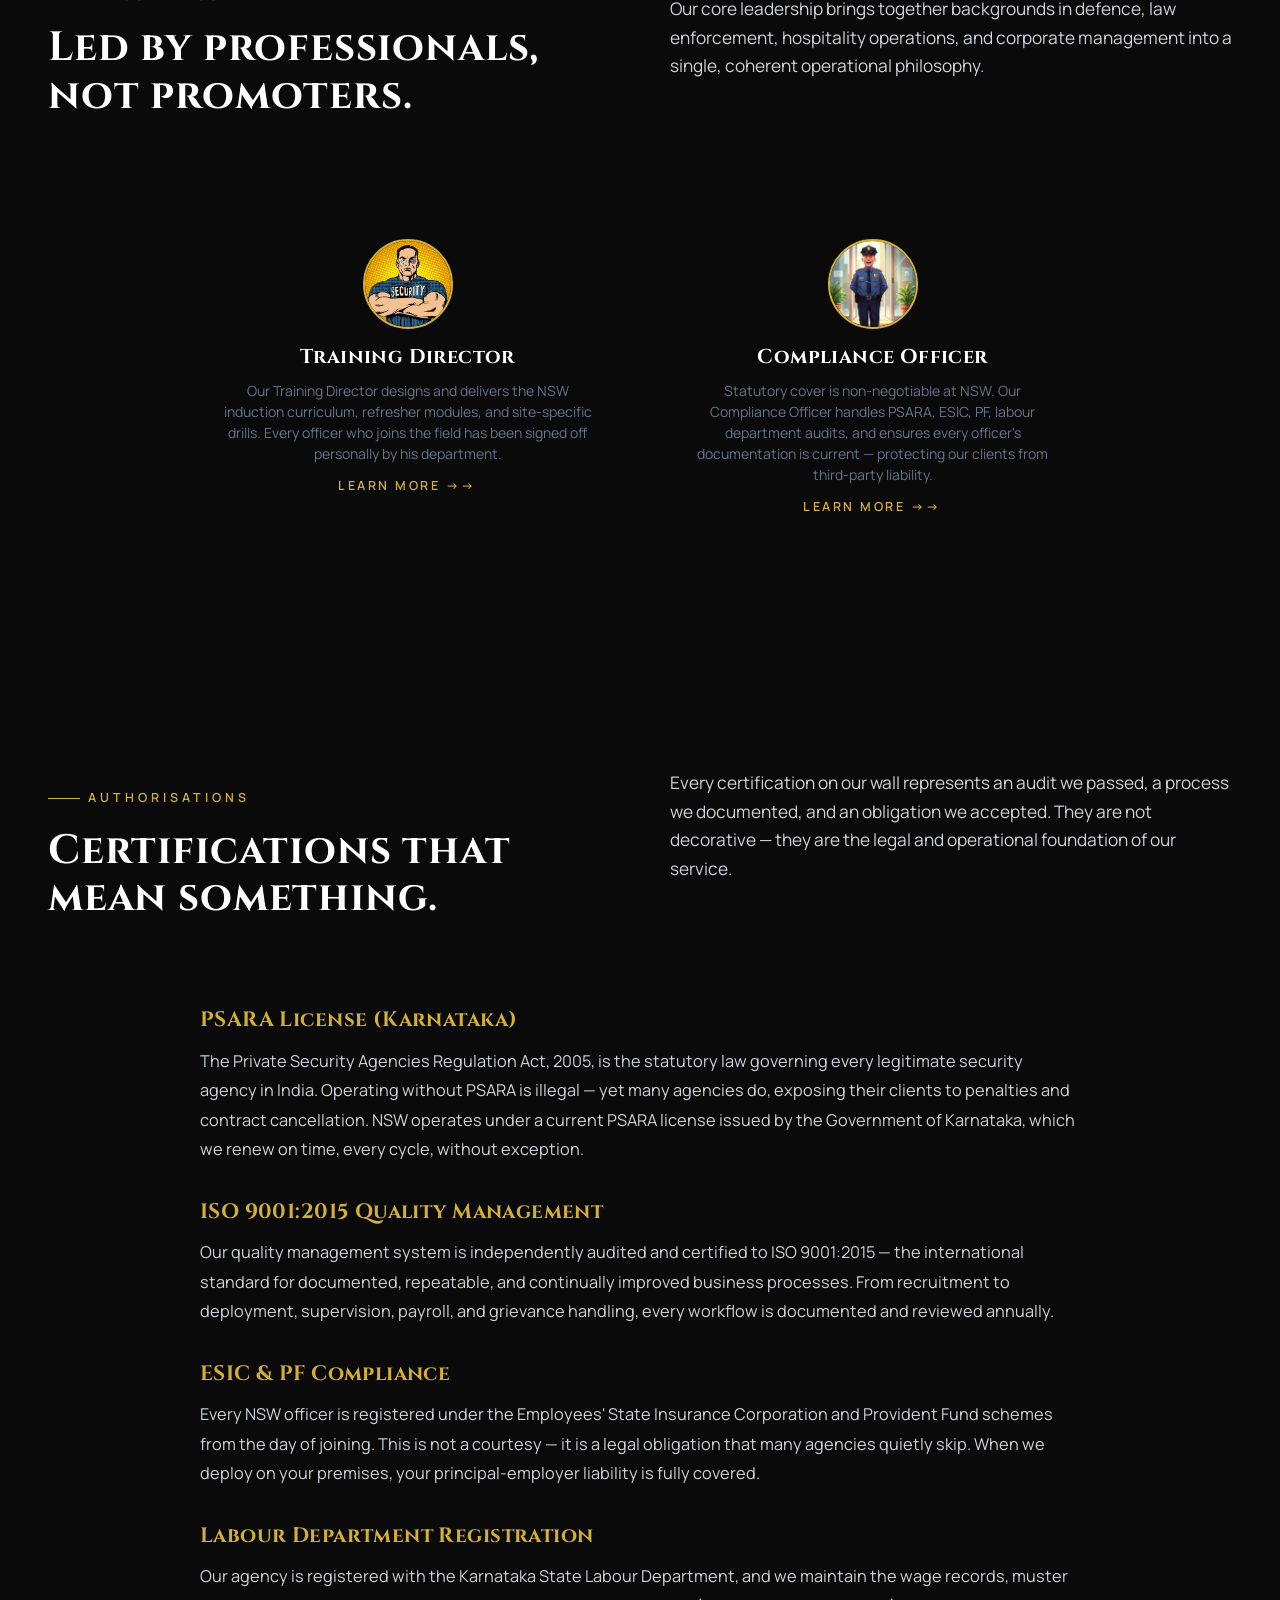
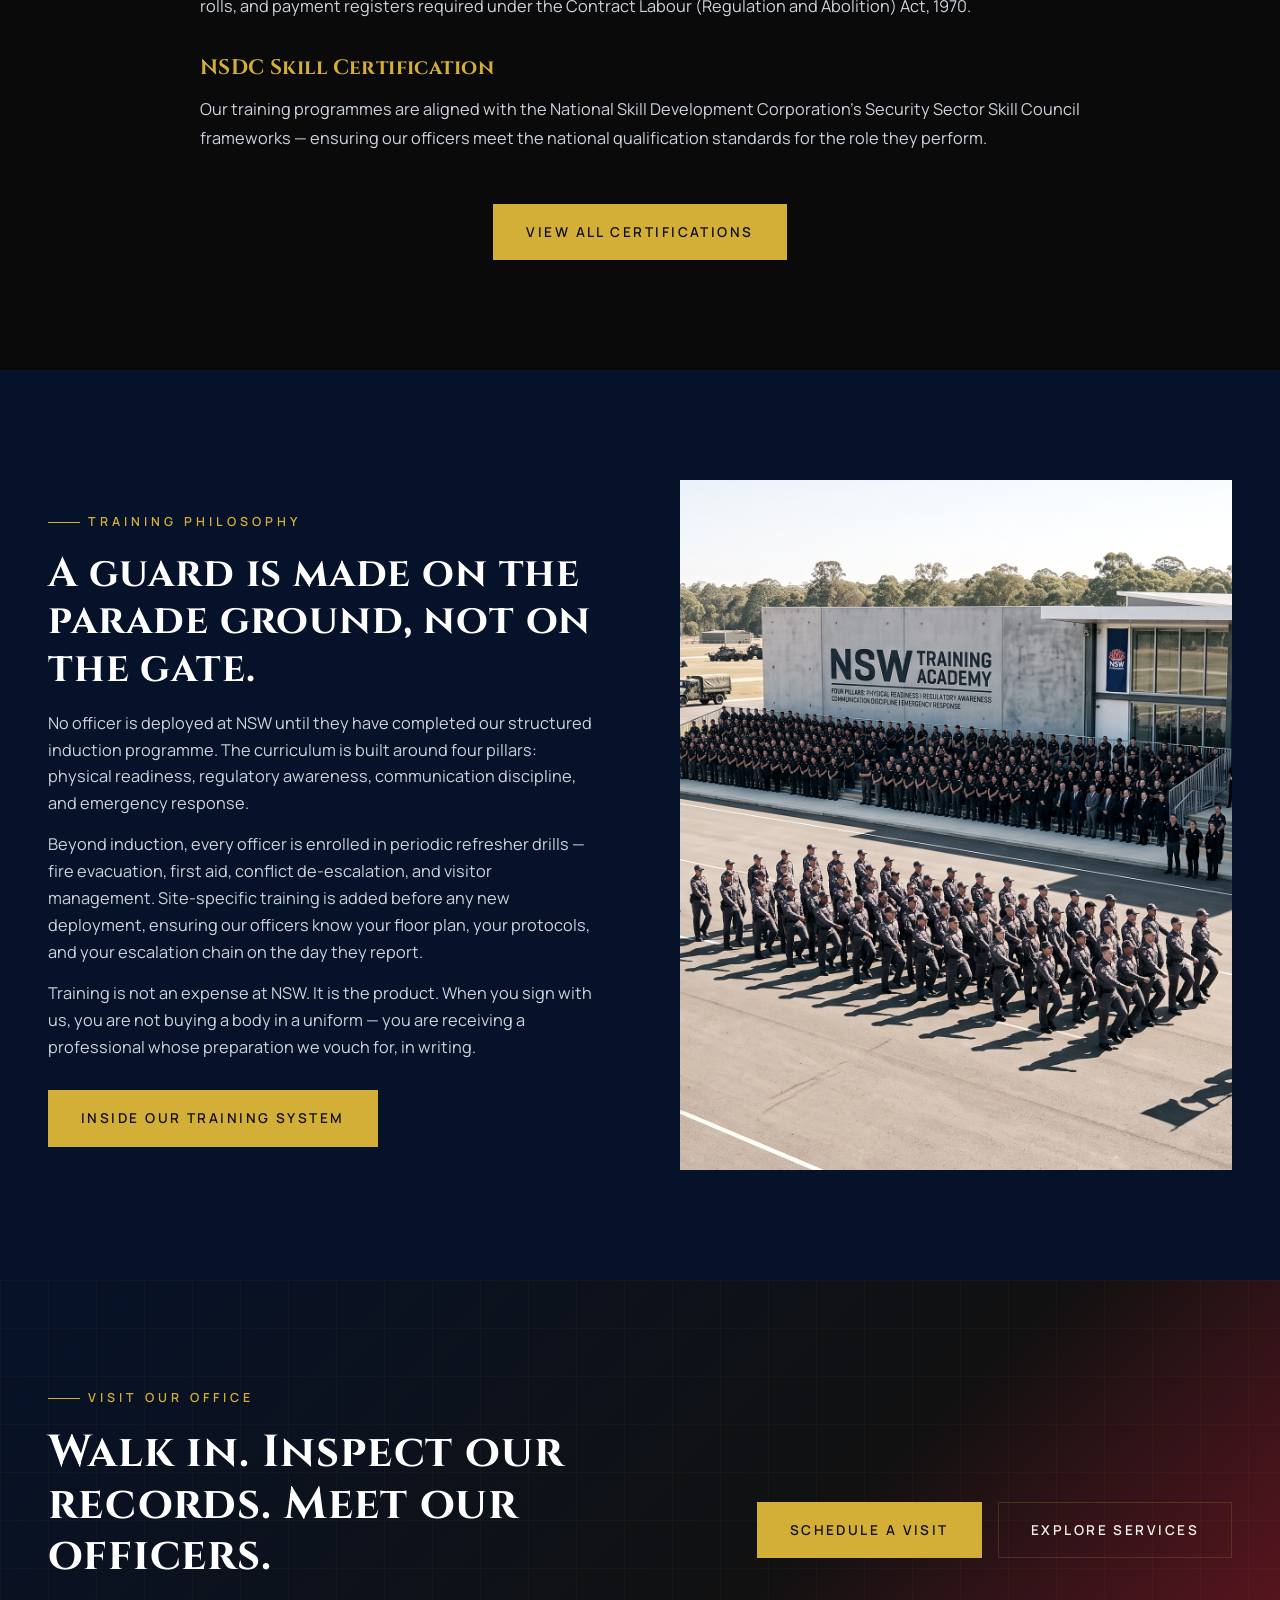
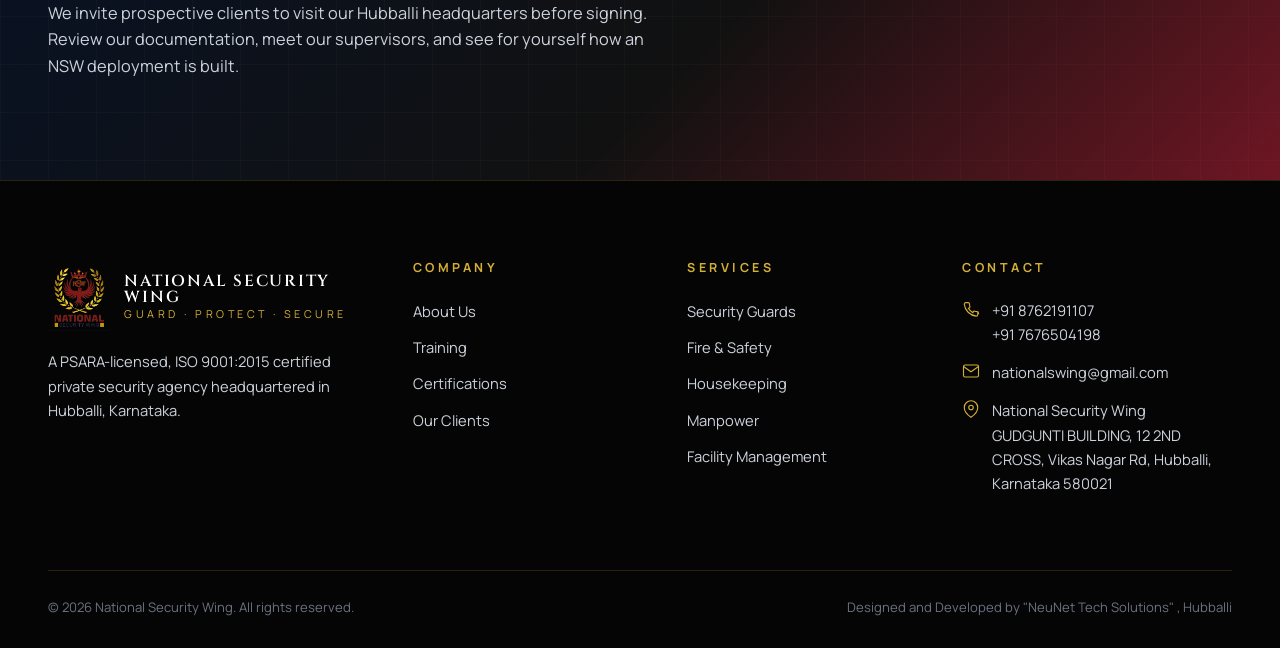
==== commit 5cc56013: "gallry.html added to all nav" ====
--- a/about.html
+++ b/about.html
@@ -74,6 +74,7 @@
         <a href="training.html">Training</a>
         <a href="certifications.html">Certifications</a>
         <a href="clients.html">Clients</a>
+        <a href="gallery.html">Gallery</a>
       </div>
       <a href="contact.html" class="nav-cta">Get a Quote</a>
       <button class="nav-toggle" aria-label="Menu"><span></span><span></span><span></span></button>
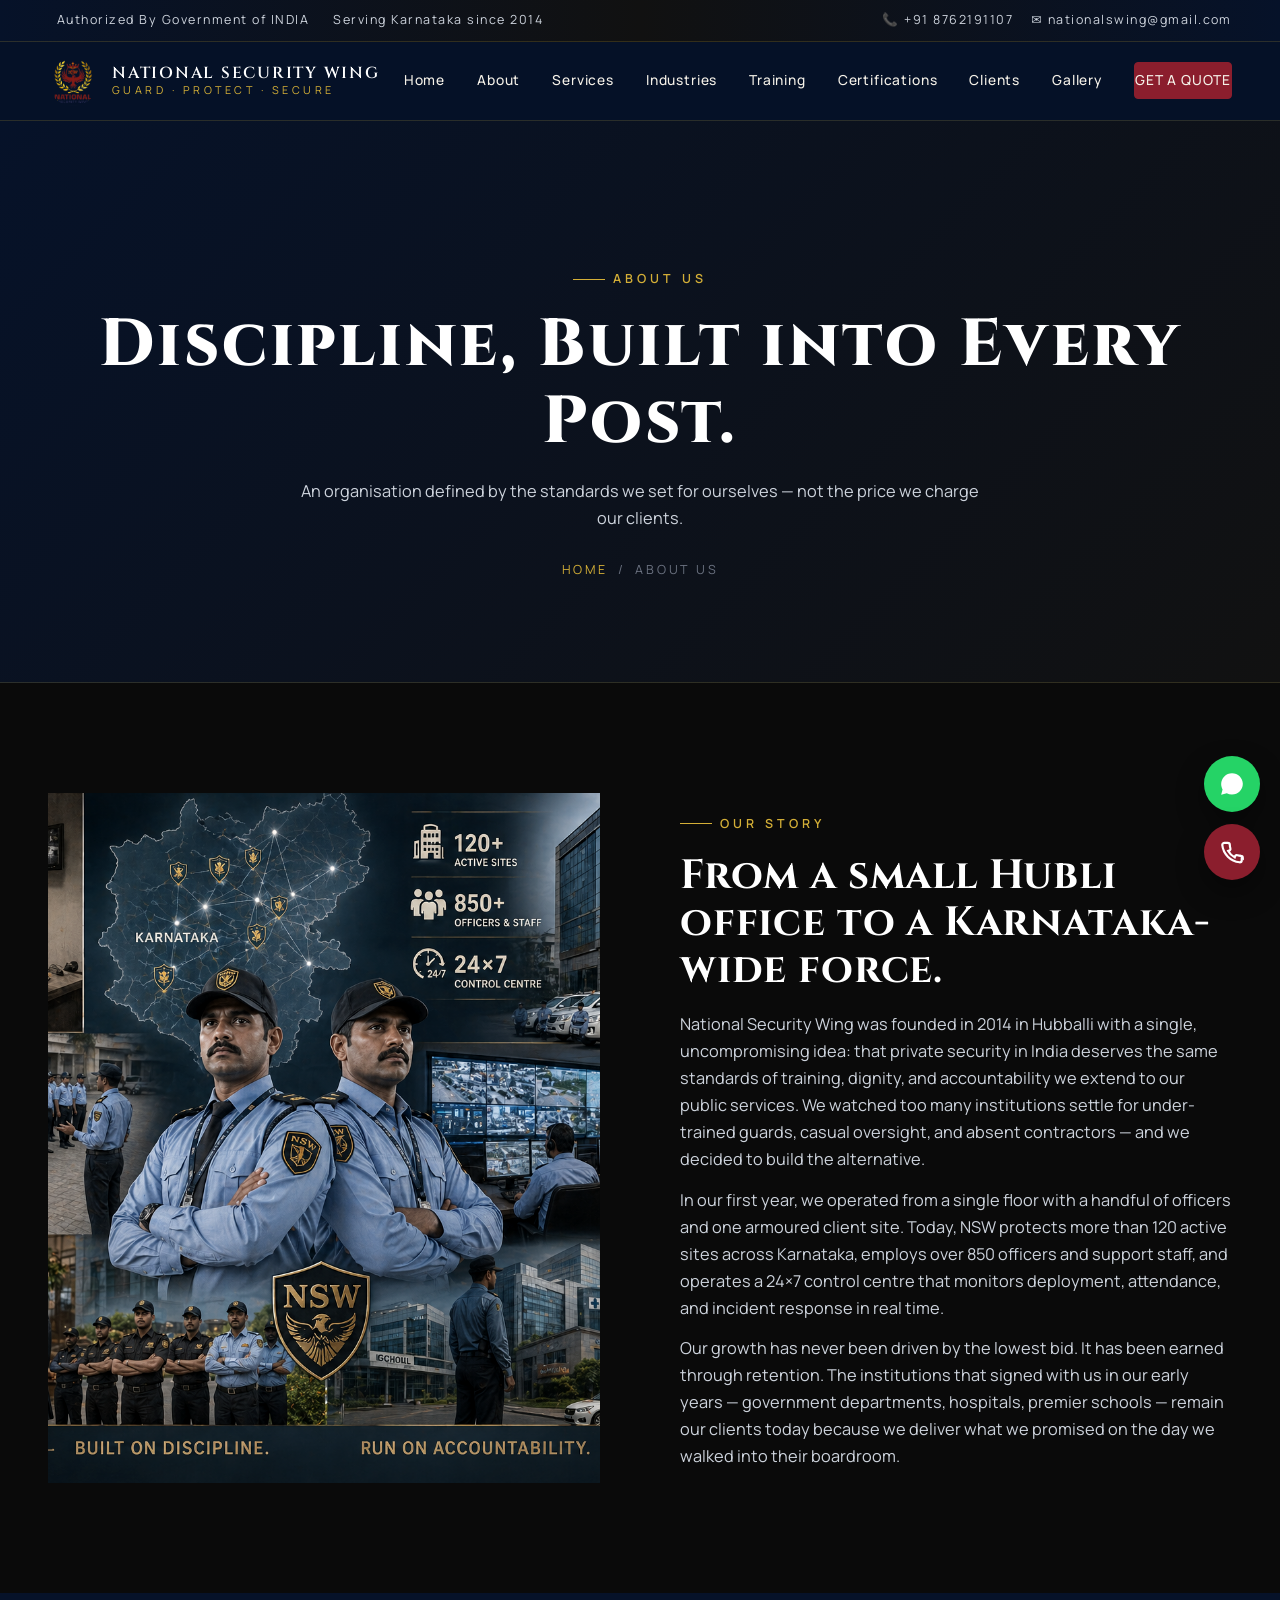
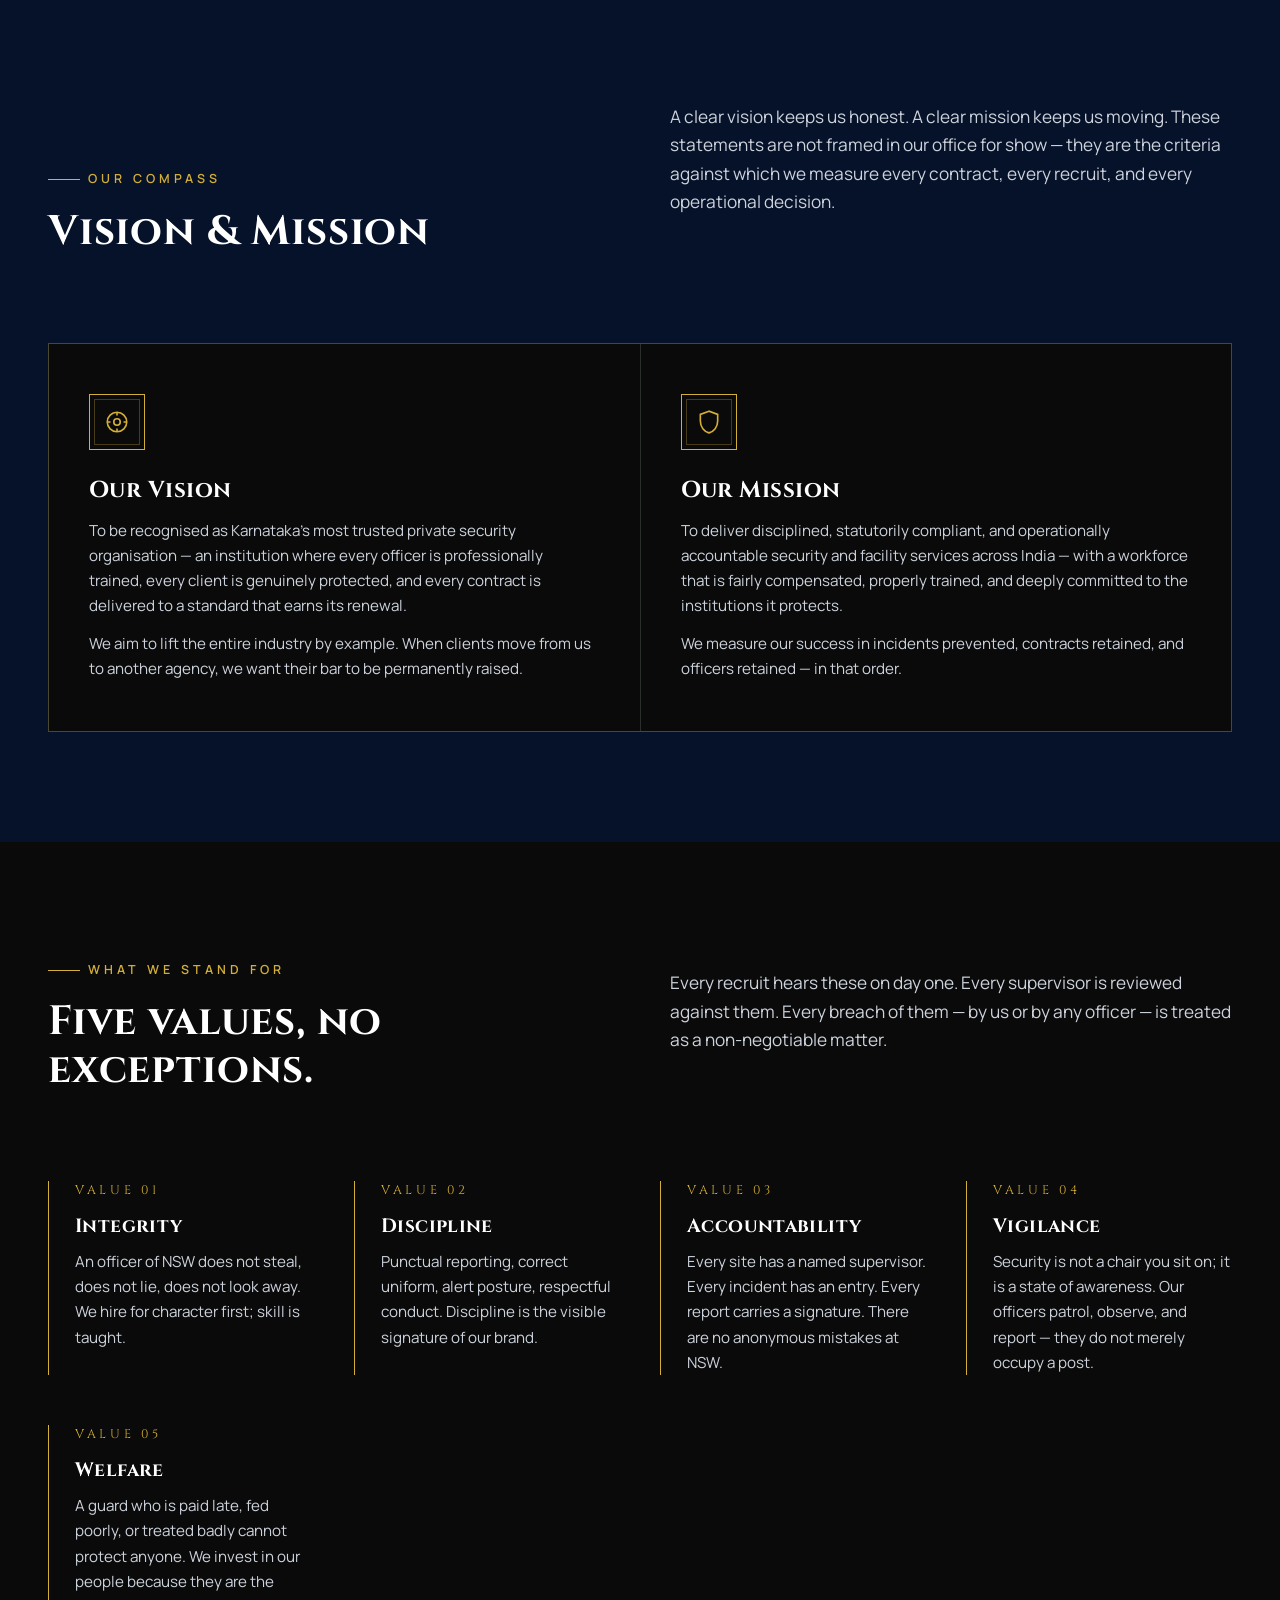
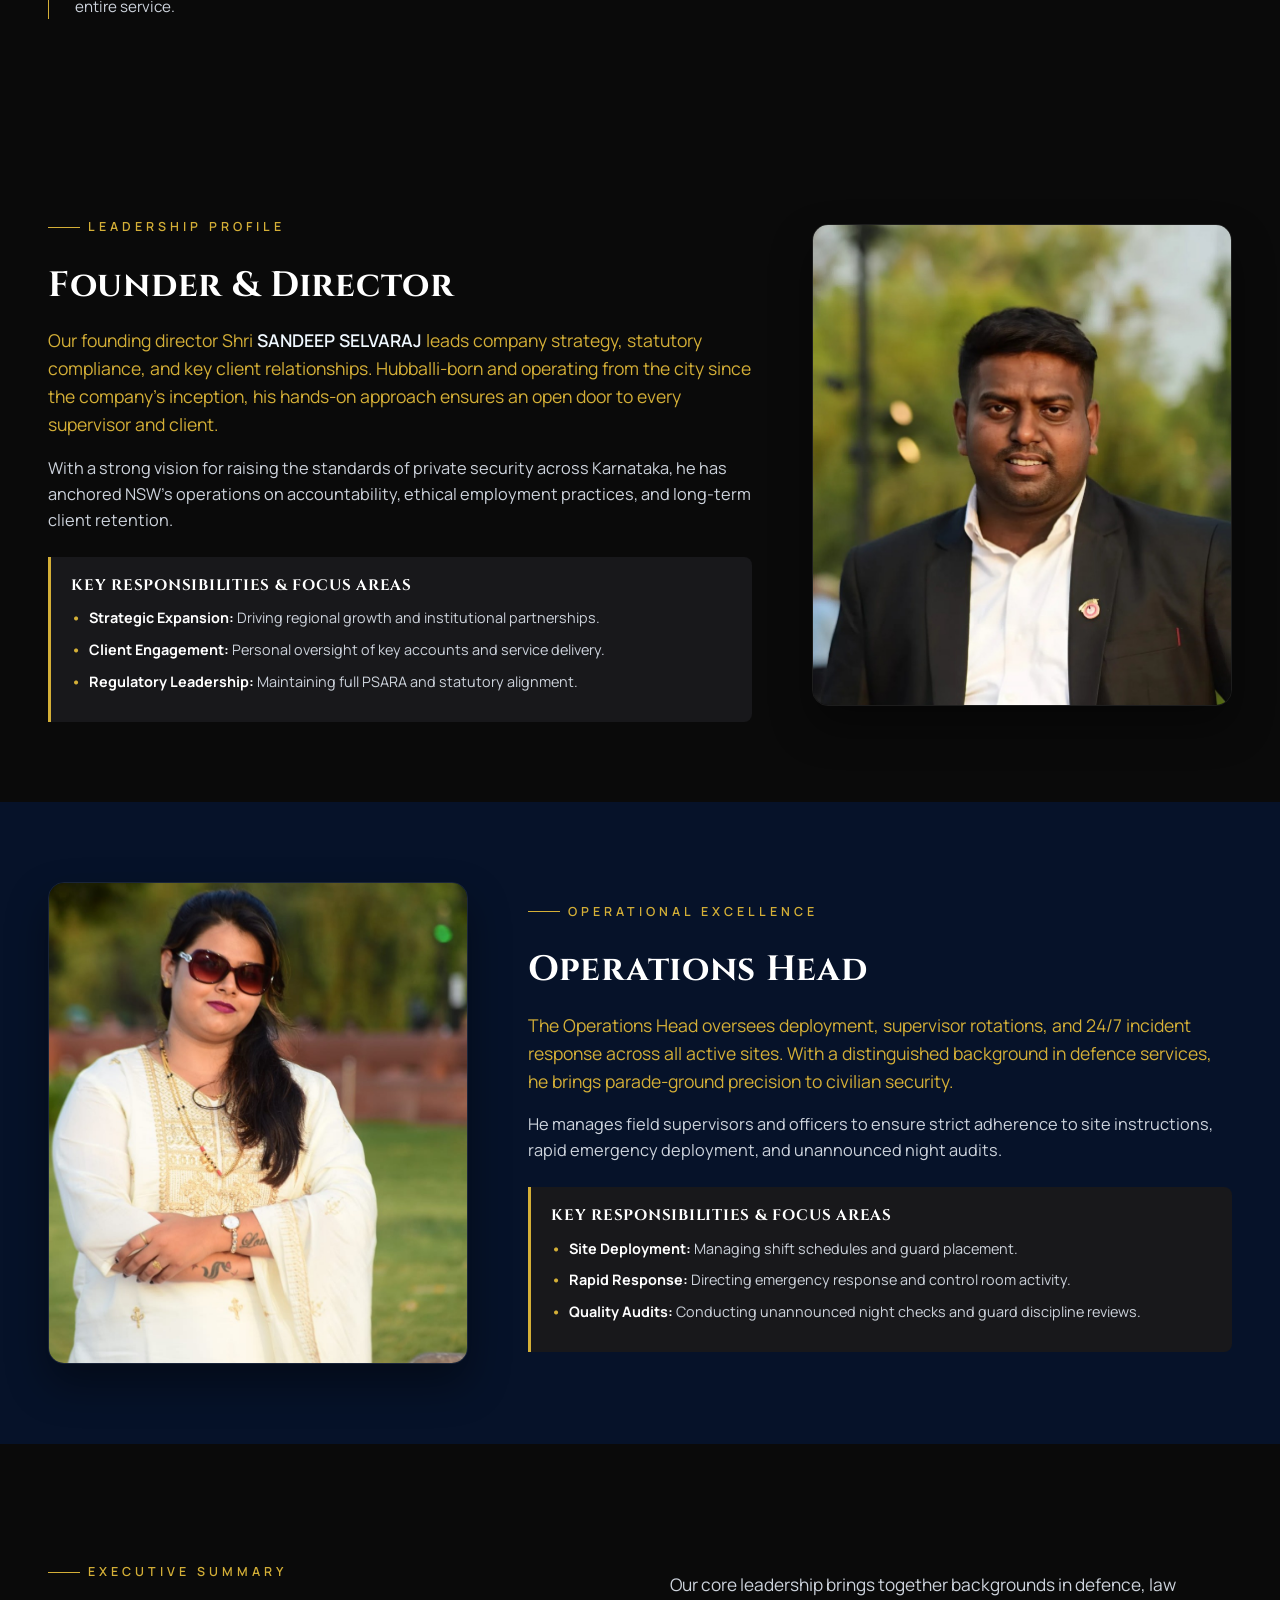
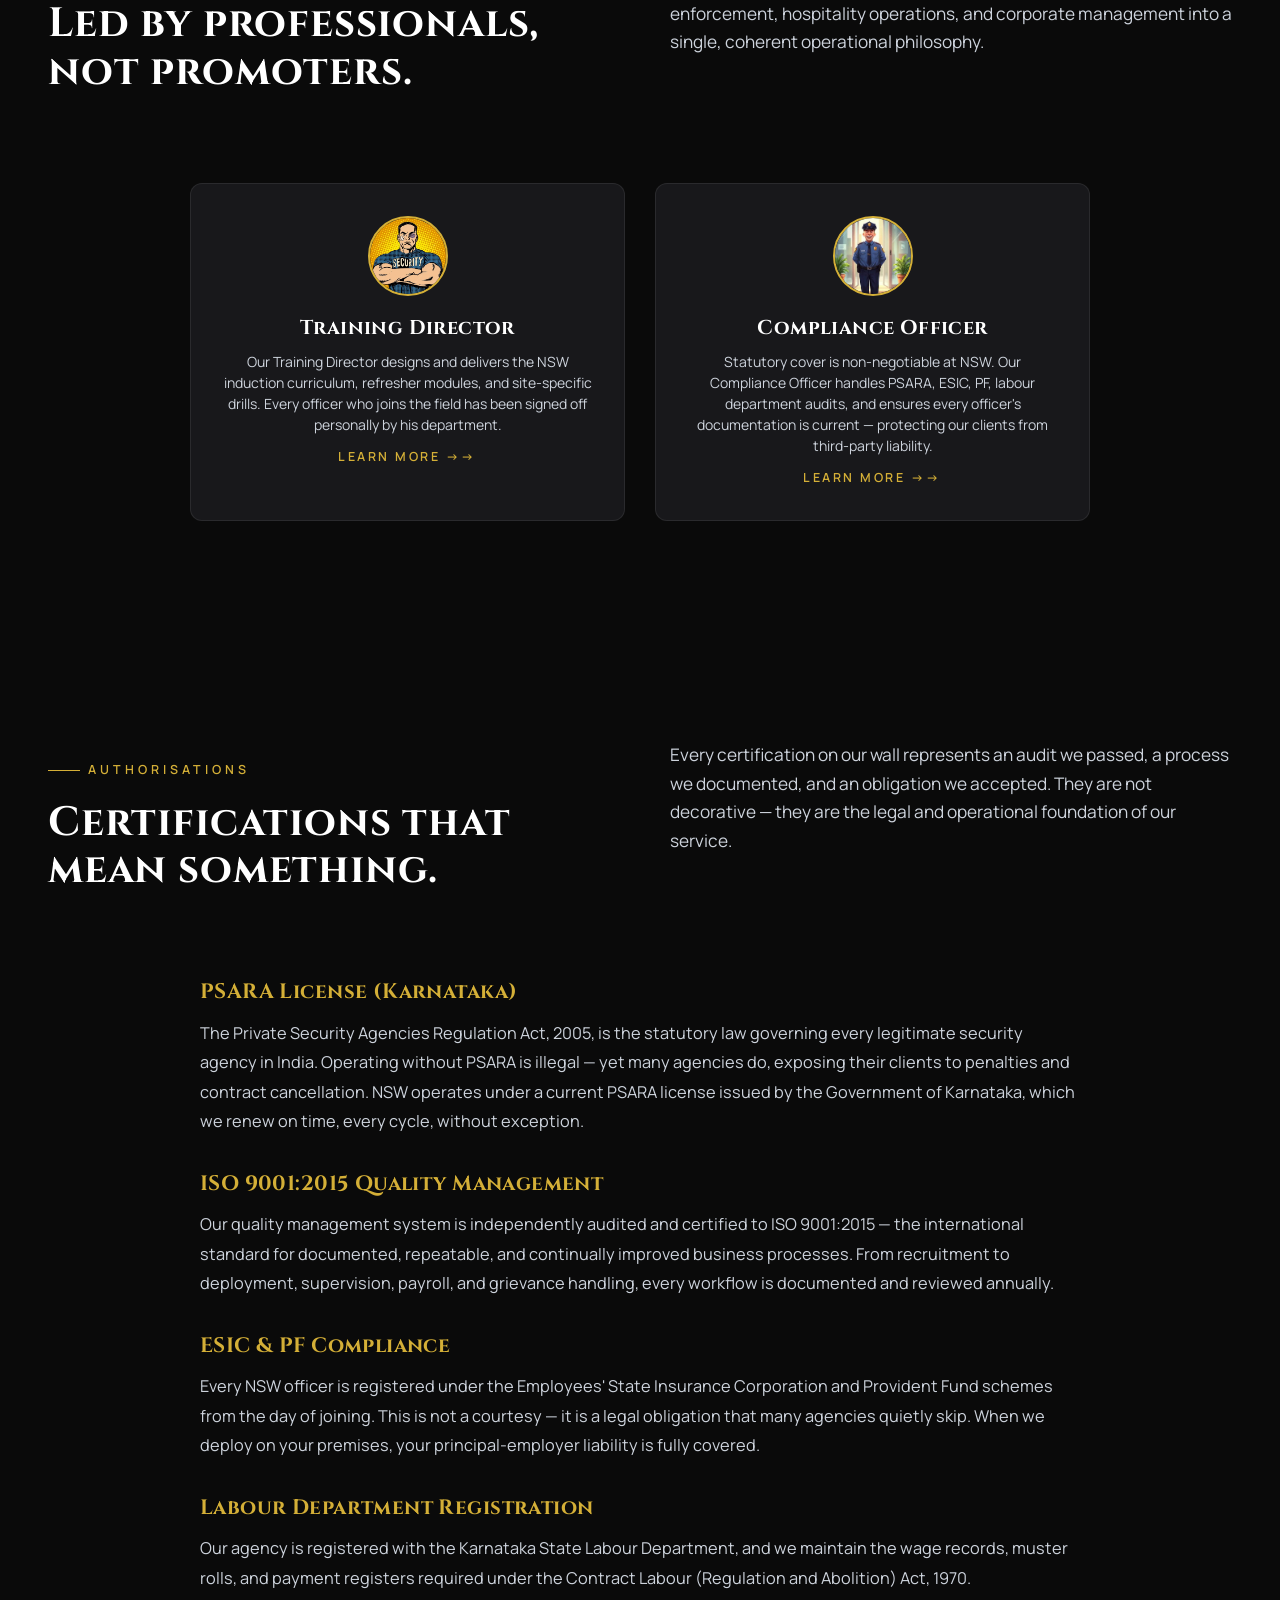
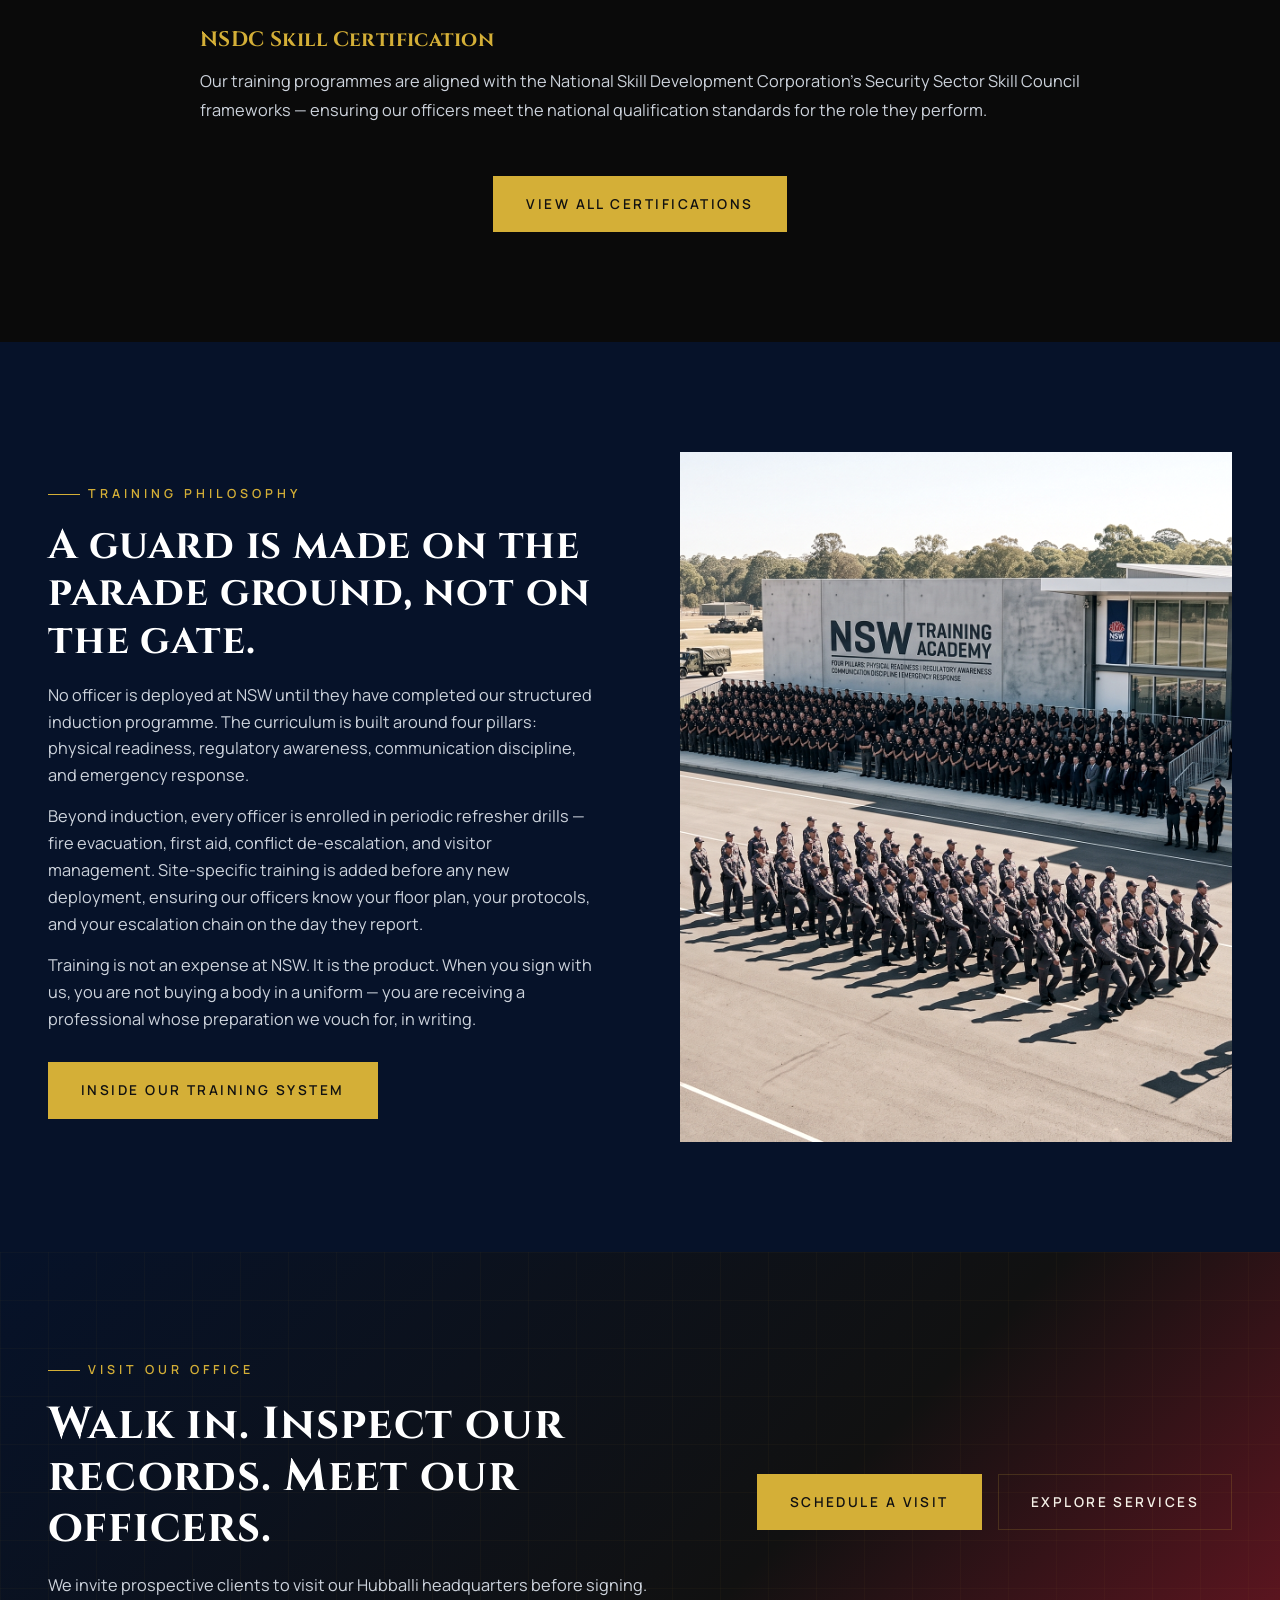
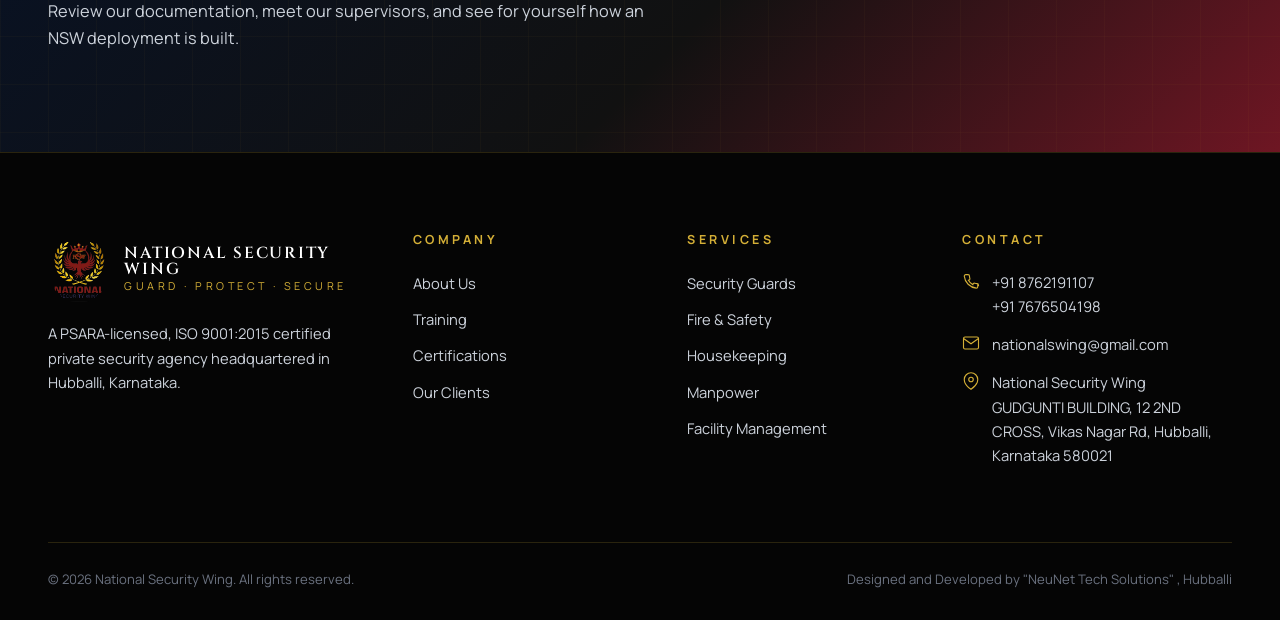
==== commit 7994bcec: "css updated nn" ====
--- a/about.html
+++ b/about.html
@@ -51,35 +51,37 @@
   </div>
 </div>
 
-<header class="site-header">
-    <nav class="nav">
-      <a href="index.html" class="brand">
-        <!-- <div class="brand-mark">
-          <svg viewBox="0 0 24 24" fill="none" stroke="currentColor" stroke-width="1.5">
-            <path d="M12 2L4 5v6c0 5.5 3.5 10 8 11 4.5-1 8-5.5 8-11V5l-8-3z" stroke-linejoin="round" />
-            <path d="M9 12l2 2 4-4" />
-          </svg>
-        </div> -->
-        <img src="assets/images/logo.png" alt="" width="70px" height="70px">
-        <div class="brand-text">
-          <span class="brand-name">NATIONAL SECURITY WING</span>
-          <span class="brand-tag">Guard · Protect · Secure</span>
-        </div>
-      </a>
-      <div class="nav-links">
-        <a href="index.html" class="active">Home</a>
-        <a href="about.html">About</a>
-        <a href="services.html">Services</a>
-        <a href="industries.html">Industries</a>
-        <a href="training.html">Training</a>
-        <a href="certifications.html">Certifications</a>
-        <a href="clients.html">Clients</a>
-        <a href="gallery.html">Gallery</a>
-      </div>
+  <header class="site-header">
+  <nav class="nav">
+    <a href="index.html" class="brand">
+      <img src="assets/images/logo.png" alt="NSW Logo" width="50" height="50">
+      <div class="brand-text">
+        <span class="brand-name">NATIONAL SECURITY WING</span>
+        <span class="brand-tag">Guard · Protect · Secure</span>
+      </div>
+    </a>
+
+    <!-- Hamburger Button -->
+    <button class="nav-toggle" id="navToggle" aria-label="Toggle navigation">
+      <span></span>
+      <span></span>
+      <span></span>
+    </button>
+
+    <!-- Navigation Links -->
+    <div class="nav-links" id="navLinks">
+      <a href="index.html">Home</a>
+      <a href="about.html">About</a>
+      <a href="services.html">Services</a>
+      <a href="industries.html">Industries</a>
+      <a href="training.html">Training</a>
+      <a href="certifications.html">Certifications</a>
+      <a href="clients.html">Clients</a>
+      <a href="gallery.html">Gallery</a>
       <a href="contact.html" class="nav-cta">Get a Quote</a>
-      <button class="nav-toggle" aria-label="Menu"><span></span><span></span><span></span></button>
-    </nav>
-  </header>
+    </div>
+  </nav>
+</header>
 
 <section class="page-header">
   <div class="container">
--- a/assets/css/style.css
+++ b/assets/css/style.css
@@ -16,6 +16,8 @@
   --c-navy-deep: #061229;
   --c-black: #111111;
   --c-jet: #0a0a0a;
+  --c-surface: #18181b;
+  --c-border: rgba(255, 255, 255, 0.08);
   --c-white: #ffffff;
   --c-bone: #f5f1e8;
   --c-mist: #cdd3dc;
@@ -89,9 +91,7 @@
   background: var(--c-gold);
 }
 
-.section-title {
-  margin-bottom: 18px;
-}
+.section-title { margin-bottom: 18px; }
 .section-lead {
   max-width: 720px;
   font-size: 1.08rem;
@@ -128,19 +128,14 @@
 .topbar-right { display: flex; gap: 18px; align-items: center; }
 .topbar-right .gold-dot { width: 6px; height: 6px; background: var(--c-gold); border-radius: 50%; display: inline-block; box-shadow: 0 0 10px var(--c-gold); }
 
-@media (max-width: 767px) {
-  .topbar {
-    display: none !important;
-  }
-}
-/* =========================================================
-   HEADER / NAV
+/* =========================================================
+   HEADER / NAVBAR
    ========================================================= */
 .site-header {
   position: sticky;
   top: 0;
-  z-index: 100;
-  background: rgba(18, 1, 48, 0.92);
+  z-index: 999;
+  background: rgba(6, 18, 41, 0.96);
   backdrop-filter: blur(14px);
   -webkit-backdrop-filter: blur(14px);
   border-bottom: 1px solid var(--c-line);
@@ -149,14 +144,20 @@
   display: flex;
   align-items: center;
   justify-content: space-between;
-  padding: 16px 28px;
+  padding: 14px 28px;
   max-width: var(--container);
   margin: 0 auto;
+  position: relative;
 }
 .brand {
   display: flex;
   align-items: center;
   gap: 14px;
+  z-index: 1001;
+}
+.brand img {
+  border-radius: 50%;
+  object-fit: contain;
 }
 .brand-mark {
   width: 48px; height: 48px;
@@ -213,14 +214,14 @@
 }
 .nav-links a:hover::after,
 .nav-links a.active::after { width: 100%; }
-.nav-links a:hover { color: var(--c-gold); }
+.nav-links a:hover,
 .nav-links a.active { color: var(--c-gold); }
 
 .nav-cta {
   display: inline-flex;
   align-items: center;
   gap: 8px;
-  padding: 8px;
+  padding: 8px 18px;
   background: var(--c-red);
   color: var(--c-white);
   font-weight: 600;
@@ -240,30 +241,23 @@
 
 .nav-toggle {
   display: none;
-  width: 40px; height: 40px;
-  border: 1px solid var(--c-line);
+  flex-direction: column;
+  justify-content: space-between;
+  width: 28px;
+  height: 20px;
   background: transparent;
-}
-.nav-toggle span { display: block; width: 18px; height: 1.5px; background: var(--c-gold); margin: 4px auto; transition: .3s; }
-
-@media (max-width: 980px) {
-  .nav-links, .nav-cta { display: none; }
-  .nav-toggle { display: block; }
-  .nav-links.open {
-    display: flex;
-    position: absolute;
-    top: 100%; left: 0; right: 0;
-    background: var(--c-jet);
-    flex-direction: column;
-    gap: 0;
-    border-top: 1px solid var(--c-line);
-    padding: 0;
-  }
-  .nav-links.open a {
-    width: 100%;
-    padding: 18px 28px;
-    border-bottom: 1px solid var(--c-line);
-  }
+  border: none;
+  cursor: pointer;
+  padding: 0;
+  z-index: 1001;
+}
+.nav-toggle span {
+  display: block;
+  height: 2px;
+  width: 100%;
+  background: var(--c-gold);
+  border-radius: 2px;
+  transition: transform 0.3s ease, opacity 0.3s ease;
 }
 
 /* =========================================================
@@ -316,7 +310,7 @@
 }
 
 /* =========================================================
-   HERO (general purpose for inner pages)
+   HERO SECTIONS
    ========================================================= */
 .hero {
   position: relative;
@@ -369,10 +363,7 @@
   margin-bottom: 30px;
 }
 
-/* HOME hero special */
-.home-hero {
-  min-height: 100vh;
-}
+.home-hero { min-height: 100vh; }
 .home-hero h1 {
   font-size: clamp(2.2rem, 6.2vw, 4rem);
   letter-spacing: 0.06em;
@@ -432,9 +423,6 @@
   margin-bottom: 70px;
   align-items: end;
 }
-@media (max-width: 860px) {
-  .section-head { grid-template-columns: 1fr; gap: 24px; margin-bottom: 50px; }
-}
 
 .divider-emblem {
   display: flex; align-items: center; justify-content: center;
@@ -444,7 +432,7 @@
 .divider-emblem .star { color: var(--c-gold); font-size: 1.2rem; }
 
 /* =========================================================
-   SERVICE CARDS
+   SERVICE & CLIENT CARDS
    ========================================================= */
 .services-grid {
   display: grid;
@@ -510,7 +498,7 @@
 .service-card:hover .read-more::after { transform: translateX(6px); }
 
 /* =========================================================
-   WHY CHOOSE US
+   WHY CHOOSE US & STATS
    ========================================================= */
 .why-grid {
   display: grid;
@@ -532,9 +520,6 @@
 .why-item h3 { margin-bottom: 12px; font-size: 1.2rem; }
 .why-item p { font-size: 0.95rem; }
 
-/* =========================================================
-   STATS
-   ========================================================= */
 .stats {
   background: var(--c-navy-deep);
   border-top: 1px solid var(--c-line);
@@ -546,15 +531,12 @@
   grid-template-columns: repeat(4, 1fr);
   gap: 0;
 }
-@media (max-width: 760px) { .stats-grid { grid-template-columns: repeat(2, 1fr); gap: 40px; } }
-
 .stat {
   text-align: center;
   padding: 0 30px;
   border-right: 1px solid var(--c-line);
 }
 .stat:last-child { border-right: none; }
-@media (max-width: 760px) { .stat { border-right: none; } }
 .stat .num {
   font-family: var(--font-display);
   font-size: clamp(2.4rem, 4.6vw, 3.6rem);
@@ -572,7 +554,7 @@
 }
 
 /* =========================================================
-   TWO-COLUMN MEDIA
+   SPLIT MEDIA & INDUSTRIES
    ========================================================= */
 .split {
   display: grid;
@@ -580,7 +562,6 @@
   gap: 80px;
   align-items: center;
 }
-@media (max-width: 900px) { .split { grid-template-columns: 1fr; gap: 50px; } }
 .split-img {
   position: relative;
   aspect-ratio: 4 / 5;
@@ -627,9 +608,6 @@
   margin-top: 6px;
 }
 
-/* =========================================================
-   INDUSTRIES GRID
-   ========================================================= */
 .industries-grid {
   display: grid;
   grid-template-columns: repeat(auto-fit, minmax(240px, 1fr));
@@ -683,7 +661,7 @@
 }
 
 /* =========================================================
-   TESTIMONIALS
+   TESTIMONIALS & CLIENTS STRIP
    ========================================================= */
 .testi-grid {
   display: grid;
@@ -730,9 +708,6 @@
   margin-top: 4px;
 }
 
-/* =========================================================
-   CLIENTS / LOGOS
-   ========================================================= */
 .clients-strip {
   display: grid;
   grid-template-columns: repeat(auto-fit, minmax(180px, 1fr));
@@ -765,45 +740,429 @@
 }
 
 /* =========================================================
-   CERTIFICATION STRIP
+   CERTIFICATES
    ========================================================= */
 .certs-strip {
-  display: flex;
+  display: grid;
+  grid-template-columns: repeat(auto-fit, minmax(230px, 1fr));
+  gap: 24px;
+  margin: 30px 0;
+}
+
+.cert-card {
+  display: flex;
+  flex-direction: column;
+  background: #181818;
+  border: 1px solid var(--c-line);
+  border-radius: 8px;
+  overflow: hidden;
+  height: 100%;
+  text-decoration: none;
+  transition: transform 0.3s ease, border-color 0.3s ease;
+}
+.cert-card:hover {
+  transform: translateY(-4px);
+  border-color: var(--c-gold);
+}
+
+.cert-thumb-wrapper {
+  width: 100%;
+  aspect-ratio: 4 / 3;
+  height: 200px;
+  overflow: hidden;
+  position: relative;
+  background: #111;
+  border-top-left-radius: 8px;
+  border-top-right-radius: 8px;
+}
+.cert-thumb-img {
+  width: 100%;
+  height: 100%;
+  object-fit: cover;
+  object-position: center 20%;
+  display: block;
+  transition: transform 0.4s ease;
+}
+.cert-card:hover .cert-thumb-img {
+  transform: scale(1.04);
+}
+
+.cert-overlay {
+  position: absolute;
+  inset: 0;
+  display: flex;
+  align-items: center;
+  justify-content: center;
+  opacity: 0;
+  background: rgba(0, 0, 0, 0.35);
+  transition: opacity 0.3s ease;
+}
+.cert-card:hover .cert-overlay { opacity: 1; }
+
+.cert-view-btn {
+  font-size: 0.8rem;
+  font-weight: 600;
+  color: #000000;
+  background: var(--c-gold);
+  padding: 8px 16px;
+  border-radius: 20px;
+  box-shadow: 0 4px 12px rgba(0, 0, 0, 0.3);
+  transform: translateY(10px);
+  transition: transform 0.3s ease;
+}
+.cert-card:hover .cert-view-btn { transform: translateY(0); }
+
+.cert-card-body {
+  padding: 18px;
+  display: flex;
+  flex-direction: column;
+  flex-grow: 1;
+}
+.cert-card-header { margin-bottom: 8px; }
+.cert-badge-tag {
+  font-size: 0.65rem;
+  font-weight: 600;
+  letter-spacing: 0.1em;
+  text-transform: uppercase;
+  color: var(--c-gold);
+  background: rgba(212, 175, 55, 0.1);
+  padding: 3px 8px;
+  border-radius: 4px;
+}
+.cert-title {
+  font-size: 1rem;
+  font-weight: 700;
+  color: var(--c-white);
+  line-height: 1.3;
+  margin-bottom: 4px;
+}
+.cert-subtitle {
+  font-size: 0.8rem;
+  color: var(--c-mist);
+  line-height: 1.4;
+}
+
+/* =========================================================
+   LEADERSHIP & DIRECTORS
+   ========================================================= */
+.leadership-deep-dive { padding: 80px 0; }
+.leadership-flex-row {
+  display: flex;
+  align-items: center;
+  gap: 60px;
+}
+.leadership-flex-row.reverse { flex-direction: row-reverse; }
+.leadership-content { flex: 1; }
+.leadership-content h2 {
+  font-size: 2.2rem;
+  color: var(--c-white);
+  margin: 10px 0 20px;
+}
+.leadership-content .lead-text {
+  font-size: 1.1rem;
+  color: var(--c-gold);
+  line-height: 1.6;
+  margin-bottom: 16px;
+}
+.leadership-content p {
+  color: var(--c-mist);
+  line-height: 1.6;
+  margin-bottom: 24px;
+}
+
+.leadership-highlights {
+  background: var(--c-surface);
+  border-left: 3px solid var(--c-gold);
+  padding: 20px;
+  border-radius: 0 8px 8px 0;
+}
+.leadership-highlights h4 {
+  color: var(--c-white);
+  font-size: 0.95rem;
+  text-transform: uppercase;
+  letter-spacing: 0.05em;
+  margin-bottom: 12px;
+}
+.leadership-highlights ul { list-style: none; padding: 0; margin: 0; }
+.leadership-highlights li {
+  color: var(--c-mist);
+  font-size: 0.9rem;
+  margin-bottom: 8px;
+  position: relative;
+  padding-left: 18px;
+}
+.leadership-highlights li::before {
+  content: "•";
+  color: var(--c-gold);
+  position: absolute;
+  left: 0;
+  font-weight: bold;
+}
+.leadership-highlights li strong { color: var(--c-white); }
+
+.leadership-media {
+  flex: 0 0 420px;
+  max-width: 420px;
+}
+.image-frame {
+  position: relative;
+  border-radius: 16px;
+  overflow: hidden;
+  border: 1px solid var(--c-border);
+  box-shadow: 0 20px 40px rgba(0, 0, 0, 0.4);
+}
+.image-frame img {
+  width: 100%;
+  height: 480px;
+  object-fit: cover;
+  display: block;
+  transition: transform 0.5s ease;
+}
+.image-frame:hover img { transform: scale(1.03); }
+
+.leadership-two-grid {
+  display: grid;
+  grid-template-columns: repeat(2, 1fr);
+  gap: 30px;
+  max-width: 900px;
+  margin: 0 auto;
+}
+.leadership-card {
+  text-align: center;
+  display: flex;
+  flex-direction: column;
+  align-items: center;
+  padding: 2rem;
+  background: var(--c-surface);
+  border: 1px solid var(--c-border);
+  border-radius: 12px;
+}
+.director-profile-icon {
+  width: 80px;
+  height: 80px;
+  border-radius: 50%;
+  object-fit: cover;
+  border: 2px solid var(--c-gold);
+  margin-bottom: 1.25rem;
+}
+.leadership-card h3 {
+  font-size: 1.25rem;
+  margin-bottom: 0.75rem;
+}
+.leadership-card p {
+  font-size: 0.875rem;
+  line-height: 1.5;
+  color: var(--c-mist);
+}
+
+/* =========================================================
+   GALLERY SECTION (3-COLUMN WALL)
+   ========================================================= */
+.gallery-page-section,
+.lawn-gallery-section {
+  background: var(--c-navy-deep);
+  padding: 60px 0 100px;
+  min-height: 80vh;
+}
+.gallery-header { margin-bottom: 28px; }
+.gallery-heading {
+  font-family: var(--font-display);
+  font-size: clamp(1.8rem, 3.2vw, 2.4rem);
+  font-weight: 600;
+  color: var(--c-white);
+  margin-bottom: 6px;
+}
+.gallery-subtext {
+  font-size: 0.95rem;
+  color: var(--c-mist);
+}
+
+.gallery-filters {
+  display: flex;
+  gap: 12px;
   flex-wrap: wrap;
+  margin-bottom: 28px;
+}
+.filter-btn {
+  padding: 8px 18px;
+  background: rgba(255, 255, 255, 0.04);
+  border: 1px solid var(--c-line);
+  color: var(--c-mist);
+  font-size: 0.78rem;
+  letter-spacing: 0.12em;
+  text-transform: uppercase;
+  font-weight: 600;
+  border-radius: 2px;
+  transition: all 0.25s ease;
+}
+.filter-btn:hover,
+.filter-btn.active {
+  background: var(--c-red);
+  color: var(--c-white);
+  border-color: var(--c-red);
+}
+
+.lawn-gallery-grid {
+  display: grid;
+  grid-template-columns: repeat(3, 1fr);
+  gap: 16px;
+}
+.lawn-gallery-card {
+  width: 100%;
+  aspect-ratio: 16 / 10;
+  overflow: hidden;
+  background: #080f1d;
+  position: relative;
+  cursor: pointer;
+  border: 1px solid rgba(255, 255, 255, 0.04);
+}
+.lawn-gallery-card.hidden { display: none; }
+.lawn-gallery-card img {
+  width: 100%;
+  height: 100%;
+  object-fit: cover;
+  display: block;
+  transition: transform 0.4s ease, filter 0.4s ease;
+}
+.lawn-gallery-card:hover img {
+  transform: scale(1.04);
+  filter: brightness(1.08);
+}
+.lawn-gallery-card .card-hover-tag {
+  position: absolute;
+  bottom: 12px;
+  left: 12px;
+  background: rgba(6, 18, 41, 0.85);
+  border: 1px solid var(--c-line);
+  color: var(--c-gold);
+  font-size: 0.7rem;
+  letter-spacing: 0.14em;
+  text-transform: uppercase;
+  padding: 4px 10px;
+  pointer-events: none;
+  opacity: 0;
+  transform: translateY(6px);
+  transition: all 0.3s ease;
+}
+.lawn-gallery-card:hover .card-hover-tag {
+  opacity: 1;
+  transform: translateY(0);
+}
+
+/* Lightbox Modal */
+.lightbox-modal {
+  position: fixed;
+  inset: 0;
+  background: rgba(0, 0, 0, 0.94);
+  backdrop-filter: blur(10px);
+  z-index: 2000;
+  display: none;
   align-items: center;
   justify-content: center;
-  gap: 50px;
-  padding: 40px 0;
-  border-top: 1px solid var(--c-line);
-  border-bottom: 1px solid var(--c-line);
-}
-.cert-badge {
+  padding: 24px;
+}
+.lightbox-modal.active { display: flex; }
+.lightbox-content {
+  position: relative;
+  max-width: 90vw;
+  max-height: 85vh;
   display: flex;
   flex-direction: column;
   align-items: center;
-  gap: 6px;
-  color: var(--c-bone);
-}
-.cert-badge .logo {
-  width: 56px; height: 56px;
-  border: 1.5px solid var(--c-gold);
-  border-radius: 50%;
-  display: grid; place-items: center;
-  font-family: var(--font-display);
+}
+.lightbox-img {
+  max-width: 100%;
+  max-height: 80vh;
+  object-fit: contain;
+  border: 1px solid var(--c-line);
+}
+.lightbox-caption {
+  margin-top: 14px;
+  color: var(--c-gold);
+  font-size: 0.9rem;
+  letter-spacing: 0.12em;
+  text-transform: uppercase;
+  text-align: center;
+}
+.lightbox-close {
+  position: absolute;
+  top: -40px;
+  right: 0;
+  color: var(--c-white);
+  font-size: 2rem;
+  line-height: 1;
+  cursor: pointer;
+}
+.lightbox-close:hover { color: var(--c-gold); }
+
+/* =========================================================
+   BROCHURE CTA & FOOTER
+   ========================================================= */
+.brochure-cta-section { padding: 60px 0; }
+.brochure-cta-card {
+  display: flex;
+  align-items: center;
+  justify-content: space-between;
+  gap: 30px;
+  background: linear-gradient(135deg, var(--c-surface) 0%, #0d0d0f 100%);
+  border: 1px solid var(--c-gold);
+  border-radius: 16px;
+  padding: 40px;
+  position: relative;
+  overflow: hidden;
+  box-shadow: 0 10px 30px -10px rgba(212, 175, 55, 0.15);
+}
+.brochure-content { max-width: 600px; }
+.brochure-content h2 {
+  font-size: 1.8rem;
+  color: var(--c-white);
+  margin: 8px 0 12px;
+  line-height: 1.25;
+}
+.brochure-content p {
+  color: var(--c-mist);
+  font-size: 0.95rem;
+  line-height: 1.5;
+  margin: 0;
+}
+.brochure-action {
+  display: flex;
+  flex-direction: column;
+  align-items: flex-end;
+  gap: 10px;
+  flex-shrink: 0;
+}
+.btn-download-brochure {
+  display: inline-flex;
+  align-items: center;
+  gap: 10px;
+  background: var(--c-gold);
+  color: #000000;
   font-weight: 700;
-  font-size: 0.7rem;
-  color: var(--c-gold);
-  letter-spacing: 0.06em;
-}
-.cert-badge .name {
-  font-size: 0.78rem;
-  letter-spacing: 0.16em;
+  font-size: 0.95rem;
+  padding: 14px 28px;
+  border-radius: 8px;
+  text-decoration: none;
+  transition: all 0.3s cubic-bezier(0.16, 1, 0.3, 1);
+  box-shadow: 0 4px 14px rgba(212, 175, 55, 0.3);
+}
+.btn-download-brochure .download-icon {
+  width: 20px;
+  height: 20px;
+  transition: transform 0.3s ease;
+}
+.btn-download-brochure:hover {
+  background: #e5be48;
+  transform: translateY(-2px);
+  box-shadow: 0 8px 20px rgba(212, 175, 55, 0.45);
+}
+.file-info {
+  font-size: 0.75rem;
+  color: var(--c-mist);
+  letter-spacing: 0.05em;
   text-transform: uppercase;
 }
 
-/* =========================================================
-   CTA BANNER
-   ========================================================= */
 .cta-banner {
   position: relative;
   padding: 100px 0;
@@ -827,7 +1186,6 @@
   gap: 60px;
   align-items: center;
 }
-@media (max-width: 800px) { .cta-banner-inner { grid-template-columns: 1fr; } }
 .cta-banner h2 {
   font-size: clamp(1.8rem, 3.6vw, 2.8rem);
   margin-bottom: 18px;
@@ -838,11 +1196,7 @@
   flex-wrap: wrap;
   justify-content: flex-end;
 }
-@media (max-width: 800px) { .cta-banner .actions { justify-content: flex-start; } }
-
-/* =========================================================
-   FOOTER
-   ========================================================= */
+
 .site-footer {
   background: #050505;
   border-top: 1px solid var(--c-line);
@@ -854,9 +1208,6 @@
   gap: 50px;
   margin-bottom: 60px;
 }
-@media (max-width: 900px) { .footer-grid { grid-template-columns: 1fr 1fr; } }
-@media (max-width: 560px) { .footer-grid { grid-template-columns: 1fr; } }
-
 .footer-col h4 {
   font-size: 0.78rem;
   letter-spacing: 0.28em;
@@ -902,56 +1253,14 @@
 }
 
 /* =========================================================
-   FLOATING ACTIONS
-   ========================================================= */
-.float-actions {
-  position: fixed;
-  right: 20px;
-  bottom: 20px;
-  z-index: 90;
-  display: flex;
-  flex-direction: column;
-  gap: 12px;
-}
-.float-btn {
-  width: 56px; height: 56px;
-  border-radius: 50%;
-  display: grid; place-items: center;
-  color: var(--c-white);
-  box-shadow: 0 12px 28px rgba(0,0,0,0.4);
-  transition: transform .3s ease;
-  position: relative;
-}
-.float-btn:hover { transform: translateY(-3px) scale(1.05); }
-.float-btn svg { width: 26px; height: 26px; }
-.float-wa { background: #25D366; }
-.float-call { background: var(--c-red); }
-.float-btn::after {
-  content: '';
-  position: absolute;
-  inset: -4px;
-  border-radius: 50%;
-  border: 2px solid currentColor;
-  opacity: 0.5;
-  animation: pulse 2s ease-out infinite;
-}
-@keyframes pulse {
-  0% { transform: scale(1); opacity: 0.5; }
-  100% { transform: scale(1.4); opacity: 0; }
-}
-
-/* =========================================================
-   FORMS
+   FORMS & FLOATING ACTIONS
    ========================================================= */
 .form-grid {
   display: grid;
   grid-template-columns: 1fr 1fr;
   gap: 18px;
 }
-@media (max-width: 600px) { .form-grid { grid-template-columns: 1fr; } }
-.form-field {
-  display: flex; flex-direction: column;
-}
+.form-field { display: flex; flex-direction: column; }
 .form-field.full { grid-column: 1 / -1; }
 .form-field label {
   font-size: 0.74rem;
@@ -979,8 +1288,31 @@
 }
 .form-field textarea { min-height: 140px; resize: vertical; }
 
-/* =========================================================
-   PAGE HEADER (smaller hero for inner pages)
+.float-actions {
+  position: fixed;
+  right: 20px;
+  bottom: 20px;
+  z-index: 90;
+  display: flex;
+  flex-direction: column;
+  gap: 12px;
+}
+.float-btn {
+  width: 56px; height: 56px;
+  border-radius: 50%;
+  display: grid; place-items: center;
+  color: var(--c-white);
+  box-shadow: 0 12px 28px rgba(0,0,0,0.4);
+  transition: transform .3s ease;
+  position: relative;
+}
+.float-btn:hover { transform: translateY(-3px) scale(1.05); }
+.float-btn svg { width: 26px; height: 26px; }
+.float-wa { background: #25D366; }
+.float-call { background: var(--c-red); }
+
+/* =========================================================
+   PAGE HEADER & ARTICLE PROSE
    ========================================================= */
 .page-header {
   position: relative;
@@ -989,27 +1321,6 @@
   overflow: hidden;
   border-bottom: 1px solid var(--c-line);
 }
-.page-header::before {
-  content: '';
-  position: absolute;
-  inset: 0;
-  background-image:
-    linear-gradient(var(--c-line) 1px, transparent 1px),
-    linear-gradient(90deg, var(--c-line) 1px, transparent 1px);
-  background-size: 56px 56px;
-  opacity: 0.25;
-  mask-image: radial-gradient(ellipse at center, black 30%, transparent 80%);
-}
-.page-header::after {
-  content: '';
-  position: absolute;
-  top: 50%; left: 50%;
-  width: 600px; height: 600px;
-  border: 1px solid var(--c-line);
-  border-radius: 50%;
-  transform: translate(-50%, -50%);
-  opacity: 0.4;
-}
 .page-header-inner { position: relative; text-align: center; }
 .page-header h1 { margin-bottom: 16px; }
 .page-header .breadcrumb {
@@ -1024,13 +1335,7 @@
 .page-header .breadcrumb a { color: var(--c-gold); }
 .page-header .breadcrumb span { color: var(--c-grey); }
 
-/* =========================================================
-   PROSE / ARTICLE
-   ========================================================= */
-.prose {
-  max-width: 880px;
-  margin: 0 auto;
-}
+.prose { max-width: 880px; margin: 0 auto; }
 .prose h2 {
   margin-top: 60px;
   margin-bottom: 22px;
@@ -1051,164 +1356,9 @@
   margin-bottom: 10px;
   line-height: 1.7;
 }
-.prose strong { color: var(--c-white); font-weight: 700; }
-.prose blockquote {
-  margin: 30px 0;
-  padding: 20px 28px;
-  border-left: 3px solid var(--c-gold);
-  background: rgba(212, 175, 55, 0.05);
-  font-style: italic;
-  color: var(--c-bone);
-}
-
-/* =========================================================
-   FAQ
-   ========================================================= */
-.faq-list { max-width: 880px; margin: 0 auto; }
-.faq-item {
-  border-bottom: 1px solid var(--c-line);
-}
-.faq-q {
-  width: 100%;
-  text-align: left;
-  padding: 24px 0;
-  display: flex;
-  justify-content: space-between;
-  align-items: center;
-  gap: 20px;
-  font-family: var(--font-display);
-  font-size: 1.1rem;
-  font-weight: 600;
-  color: var(--c-white);
-  transition: color .3s ease;
-}
-.faq-q:hover { color: var(--c-gold); }
-.faq-q .icon {
-  width: 32px; height: 32px;
-  display: grid; place-items: center;
-  border: 1px solid var(--c-gold);
-  color: var(--c-gold);
-  border-radius: 50%;
-  font-size: 1.2rem;
-  flex-shrink: 0;
-  transition: transform .3s ease;
-}
-.faq-item.open .faq-q .icon { transform: rotate(45deg); }
-.faq-a {
-  max-height: 0;
-  overflow: hidden;
-  transition: max-height .4s ease, padding .4s ease;
-}
-.faq-a-inner { padding: 0 0 24px; }
-.faq-item.open .faq-a { max-height: 500px; }
-.faq-a p { color: var(--c-mist); }
-
-/* =========================================================
-   BLOG GRID
-   ========================================================= */
-.blog-grid {
-  display: grid;
-  grid-template-columns: repeat(auto-fit, minmax(320px, 1fr));
-  gap: 32px;
-}
-.blog-card {
-  background: var(--c-jet);
-  border: 1px solid var(--c-line);
-  overflow: hidden;
-  transition: all .4s ease;
-}
-.blog-card:hover {
-  border-color: var(--c-gold);
-  transform: translateY(-4px);
-}
-.blog-card .img {
-  aspect-ratio: 16/10;
-  overflow: hidden;
-}
-.blog-card img {
-  width: 100%; height: 100%;
-  object-fit: cover;
-  filter: grayscale(20%);
-  transition: transform .6s ease;
-}
-.blog-card:hover img { transform: scale(1.06); }
-.blog-card .body { padding: 30px 28px; }
-.blog-card .meta {
-  font-size: 0.74rem;
-  letter-spacing: 0.22em;
-  text-transform: uppercase;
-  color: var(--c-gold);
-  margin-bottom: 14px;
-}
-.blog-card h3 {
-  margin-bottom: 12px;
-  font-size: 1.2rem;
-  line-height: 1.3;
-}
-.blog-card p {
-  font-size: 0.93rem;
-  margin-bottom: 18px;
-}
-.blog-card .read {
-  font-size: 0.78rem;
-  letter-spacing: 0.2em;
-  text-transform: uppercase;
-  color: var(--c-gold);
-  font-weight: 600;
-}
-.blog-card .read::after {
-  content: ' →';
-  transition: padding-left .3s ease;
-}
-.blog-card:hover .read::after { padding-left: 6px; }
-
-/* =========================================================
-   PROCESS TIMELINE
-   ========================================================= */
-.process {
-  display: grid;
-  grid-template-columns: repeat(4, 1fr);
-  gap: 0;
-  position: relative;
-  margin-top: 40px;
-}
-@media (max-width: 800px) { .process { grid-template-columns: 1fr 1fr; gap: 30px; } }
-.process::before {
-  content: '';
-  position: absolute;
-  top: 24px;
-  left: 8%; right: 8%;
-  height: 1px;
-  background: linear-gradient(90deg, transparent, var(--c-gold), transparent);
-}
-@media (max-width: 800px) { .process::before { display: none; } }
-.proc-step {
-  text-align: center;
-  padding: 0 18px;
-  position: relative;
-}
-.proc-step .circle {
-  width: 50px; height: 50px;
-  border: 1px solid var(--c-gold);
-  background: var(--c-jet);
-  border-radius: 50%;
-  display: grid; place-items: center;
-  font-family: var(--font-display);
-  font-weight: 700;
-  color: var(--c-gold);
-  margin: 0 auto 24px;
-  position: relative;
-  z-index: 1;
-}
-.proc-step h4 {
-  margin-bottom: 10px;
-  color: var(--c-white);
-  letter-spacing: 0.12em;
-}
-.proc-step p { font-size: 0.92rem; }
-
-/* =========================================================
-   ANIMATIONS
+
+/* =========================================================
+   ANIMATIONS & UTILITIES
    ========================================================= */
 .fade-up {
   opacity: 0;
@@ -1216,20 +1366,15 @@
   transition: opacity .9s ease, transform .9s ease;
 }
 .fade-up.in { opacity: 1; transform: translateY(0); }
-
 .fade-up:nth-child(2) { transition-delay: .1s; }
 .fade-up:nth-child(3) { transition-delay: .2s; }
 .fade-up:nth-child(4) { transition-delay: .3s; }
 
-/* =========================================================
-   CONTACT GRID
-   ========================================================= */
 .contact-grid {
   display: grid;
   grid-template-columns: 1fr 1.4fr;
   gap: 80px;
 }
-@media (max-width: 900px) { .contact-grid { grid-template-columns: 1fr; gap: 50px; } }
 .contact-info-item {
   display: flex;
   gap: 18px;
@@ -1257,9 +1402,6 @@
   font-size: 1rem;
 }
 
-/* =========================================================
-   UTILITIES
-   ========================================================= */
 .center { text-align: center; }
 .mt-30 { margin-top: 30px; }
 .mt-50 { margin-top: 50px; }
@@ -1267,474 +1409,172 @@
 
 ::selection { background: var(--c-gold); color: var(--c-black); }
 
-/* Scrollbar */
 ::-webkit-scrollbar { width: 10px; }
 ::-webkit-scrollbar-track { background: var(--c-jet); }
 ::-webkit-scrollbar-thumb { background: var(--c-red); }
 ::-webkit-scrollbar-thumb:hover { background: var(--c-gold); }
 
-
-/* Prevents default link styling and ensures the badge behaves nicely */
-a.cert-badge {
-  text-decoration: none;
-  color: inherit; /* Inherits the text color you already set for the container */
-  display: flex;  /* Or whatever display property your original .cert-badge used */
-  cursor: pointer;
-}
-
-/* Optional: Adds a subtle hover effect so users know it's clickable */
-a.cert-badge:hover {
-  opacity: 0.8;
-  transform: translateY(-2px);
-  transition: all 0.2s ease;
-}
-
-/* 1. Makes the profile image larger */
-.director-profile-icon {
-  width: 72px;         /* Increased from 48px to 72px for a larger profile view */
-  height: 72px;        /* Must match the width exactly to maintain a perfect circle */
-  border-radius: 50%;
-  object-fit: cover;
-  margin-bottom: 1.25rem;
-  border: 2px solid rgba(0, 0, 0, 0.08); /* Slightly thicker border for definition */
-  display: block;
-}
-
-/* 2. Makes the card header stand out cleanly */
-.leadership-card h3 {
-  font-size: 1.25rem;  /* Kept sharp and prominent */
-  margin-bottom: 0.75rem;
-}
-
-/* 3. Makes the description paragraph text smaller and cleaner */
-.leadership-card p {
-  font-size: 0.875rem; /* Reduced to a clean, readable small type size (14px equivalent) */
-  line-height: 1.5;    /* Keeps paragraphs readable at a smaller scale */
-  color: #64748b;      /* A slightly muted slate color so the smaller text feels elegant */
-}
-
-/* 4. Ensures the layout centers the enlarged elements perfectly */
-.leadership-card {
-  text-align: center;
-  display: flex;
-  flex-direction: column;
-  align-items: center;
-  padding: 2rem;       /* Adds generous breathing room inside the card */
-}
-
-
-/* Grid Layout */
-.certs-strip {
-  display: grid;
-  grid-template-columns: repeat(auto-fit, minmax(230px, 1fr));
-  gap: 24px;
-  margin: 30px 0;
-}
-
-/* Card Base */
-.cert-card {
-  display: flex;
-  flex-direction: column;
-  background: var(--c-surface, #18181b);
-  border: 1px solid var(--c-border, rgba(255, 255, 255, 0.08));
-  border-radius: 12px;
-  text-decoration: none;
-  overflow: hidden;
-  transition: all 0.3s cubic-bezier(0.16, 1, 0.3, 1);
-}
-
-.cert-card:hover {
-  transform: translateY(-6px);
-  border-color: var(--c-gold, #d4af37);
-  box-shadow: 0 16px 32px -12px rgba(212, 175, 55, 0.2);
-}
-
-/* Thumbnail Wrapper & Zoom Effect */
-.cert-thumb-wrapper {
-  width: 100%;
-  aspect-ratio: 4 / 3; /* Fixed landscape frame matching standard cert cards */
-  height: 200px;       /* Fixed height ensures all cards stay aligned */
-  overflow: hidden;
-  position: relative;
-  background: #111;
-  border-top-left-radius: 8px;
-  border-top-right-radius: 8px;
-}
-.cert-thumb-img {
-  width: 100%;
-  height: 100%;
-  object-fit: cover;
-  object-position: center 20%; /* Centers the important top portion of the certificate */
-  display: block;
-  transition: transform 0.4s ease;
-}
-
-.cert-card {
-  display: flex;
-  flex-direction: column;
-  background: #181818;
-  border: 1px solid var(--c-line);
-  border-radius: 8px;
-  overflow: hidden;
-  height: 100%;
-  text-decoration: none;
-  transition: transform 0.3s ease, border-color 0.3s ease;
-}
-.cert-card:hover {
-  transform: translateY(-4px);
-  border-color: var(--c-gold);
-}
-
-.cert-card-body {
-  padding: 20px;
-  display: flex;
-  flex-direction: column;
-  flex-grow: 1;
-}
-/* Hover Overlay Button */
-.cert-overlay {
-  position: absolute;
-  inset: 0;
-  display: flex;
-  align-items: center;
-  justify-content: center;
-  opacity: 0;
-  background: rgba(0, 0, 0, 0.3);
-  transition: opacity 0.3s ease;
-}
-
-.cert-card:hover .cert-overlay {
-  opacity: 1;
-}
-
-.cert-view-btn {
-  font-size: 0.8rem;
-  font-weight: 600;
-  color: #000000;
-  background: var(--c-gold, #d4af37);
-  padding: 8px 16px;
-  border-radius: 20px;
-  box-shadow: 0 4px 12px rgba(0, 0, 0, 0.3);
-  transform: translateY(10px);
-  transition: transform 0.3s ease;
-}
-
-.cert-card:hover .cert-view-btn {
-  transform: translateY(0);
-}
-
-/* Card Text Body */
-.cert-card-body {
-  padding: 16px;
-  display: flex;
-  flex-direction: column;
-  flex-grow: 1;
-}
-
-.cert-card-header {
-  margin-bottom: 8px;
-}
-
-.cert-badge-tag {
-  font-size: 0.65rem;
-  font-weight: 600;
-  letter-spacing: 0.1em;
-  text-transform: uppercase;
-  color: var(--c-gold, #d4af37);
-  background: rgba(212, 175, 55, 0.1);
-  padding: 3px 8px;
-  border-radius: 4px;
-}
-
-.cert-title {
-  font-size: 1rem;
-  font-weight: 700;
-  color: var(--c-white, #ffffff);
-  line-height: 1.3;
-  margin-bottom: 4px;
-}
-
-.cert-subtitle {
-  font-size: 0.8rem;
-  color: var(--c-bone, #a1a1aa);
-  line-height: 1.4;
-}
-
-/* Brochure CTA Section */
-.brochure-cta-section {
-  padding: 60px 0;
-}
-
-.brochure-cta-card {
-  display: flex;
-  align-items: center;
-  justify-content: space-between;
-  gap: 30px;
-  background: linear-gradient(135deg, var(--c-surface, #18181b) 0%, #0d0d0f 100%);
-  border: 1px solid var(--c-gold, #d4af37);
-  border-radius: 16px;
-  padding: 40px;
-  position: relative;
-  overflow: hidden;
-  box-shadow: 0 10px 30px -10px rgba(212, 175, 55, 0.15);
-}
-
-.brochure-content {
-  max-width: 600px;
-}
-
-.brochure-content h2 {
-  font-size: 1.8rem;
-  color: var(--c-white, #ffffff);
-  margin: 8px 0 12px;
-  line-height: 1.25;
-}
-
-.brochure-content p {
-  color: var(--c-bone, #a1a1aa);
-  font-size: 0.95rem;
-  line-height: 1.5;
-  margin: 0;
-}
-
-.brochure-action {
-  display: flex;
-  flex-direction: column;
-  align-items: flex-end;
-  gap: 10px;
-  flex-shrink: 0;
-}
-
-/* Download Button Style */
-.btn-download-brochure {
-  display: inline-flex;
-  align-items: center;
-  gap: 10px;
-  background: var(--c-gold, #d4af37);
-  color: #000000;
-  font-weight: 700;
-  font-size: 0.95rem;
-  padding: 14px 28px;
-  border-radius: 8px;
-  text-decoration: none;
-  transition: all 0.3s cubic-bezier(0.16, 1, 0.3, 1);
-  box-shadow: 0 4px 14px rgba(212, 175, 55, 0.3);
-}
-
-.btn-download-brochure .download-icon {
-  width: 20px;
-  height: 20px;
-  transition: transform 0.3s ease;
-}
-
-.btn-download-brochure:hover {
-  background: #e5be48;
-  transform: translateY(-2px);
-  box-shadow: 0 8px 20px rgba(212, 175, 55, 0.45);
-}
-
-.btn-download-brochure:hover .download-icon {
-  transform: translateY(2px);
-}
-
-.file-info {
-  font-size: 0.75rem;
-  color: var(--c-bone, #a1a1aa);
-  letter-spacing: 0.05em;
-  text-transform: uppercase;
-}
-
-/* Responsive adjustments for Mobile/Tablet */
-@media (max-width: 768px) {
+/* =========================================================
+   RESPONSIVE MEDIA QUERIES (TABLET & MOBILE)
+   ========================================================= */
+
+/* Tablet (Max 992px) */
+@media (max-width: 992px) {
+  .nav-toggle {
+    display: flex;
+  }
+
+  .nav-links {
+    position: absolute;
+    top: 100%;
+    left: 0;
+    right: 0;
+    width: 100%;
+    background: #061229;
+    border-bottom: 1px solid var(--c-line);
+    flex-direction: column;
+    align-items: stretch;
+    gap: 0;
+    padding: 0 20px;
+    max-height: 0;
+    overflow: hidden;
+    opacity: 0;
+    visibility: hidden;
+    transition: max-height 0.35s ease, opacity 0.25s ease, visibility 0.25s ease;
+  }
+
+  .nav-links a {
+    padding: 14px 0;
+    border-bottom: 1px solid rgba(212, 175, 55, 0.1);
+    font-size: 0.9rem;
+    display: block;
+  }
+
+  .nav-links a.nav-cta {
+    margin: 16px 0;
+    text-align: center;
+    border: 1px solid var(--c-red);
+  }
+
+  /* JavaScript Open State */
+  .nav-links.is-open {
+    max-height: 520px;
+    opacity: 1;
+    visibility: visible;
+    padding-bottom: 16px;
+  }
+
+  /* Animated Hamburger to 'X' */
+  .nav-toggle.is-active span:nth-child(1) {
+    transform: translateY(9px) rotate(45deg);
+  }
+  .nav-toggle.is-active span:nth-child(2) {
+    opacity: 0;
+  }
+  .nav-toggle.is-active span:nth-child(3) {
+    transform: translateY(-9px) rotate(-45deg);
+  }
+
+  .split, .section-head, .contact-grid {
+    grid-template-columns: 1fr;
+    gap: 40px;
+  }
+
+  .leadership-flex-row,
+  .leadership-flex-row.reverse {
+    flex-direction: column;
+    gap: 40px;
+  }
+  .leadership-media {
+    width: 100%;
+    max-width: 100%;
+  }
+  .image-frame img { height: 380px; }
+  .leadership-two-grid { grid-template-columns: 1fr; }
+
+  .lawn-gallery-grid {
+    grid-template-columns: repeat(2, 1fr);
+    gap: 14px;
+  }
+}
+
+/* Mobile (Max 767px) */
+@media (max-width: 767px) {
+  .topbar { display: none !important; }
+  .container { padding: 0 18px; }
+  section { padding: 60px 0; }
+
+  h1 { font-size: 2rem; line-height: 1.2; }
+  h2 { font-size: 1.5rem; }
+  h3 { font-size: 1.2rem; }
+
+  .hero { min-height: auto; padding: 60px 0; }
+  .hero-inner { margin-top: 0; padding: 20px 0; }
+
+  .stats-grid { grid-template-columns: repeat(2, 1fr); gap: 40px; }
+  .stat { border-right: none; }
+
+  .services-grid,
+  .why-grid,
+  .industries-grid,
+  .testi-grid,
+  .certs-strip {
+    grid-template-columns: 1fr;
+    gap: 16px;
+  }
+
+  .gallery-filters {
+    display: flex;
+    flex-wrap: nowrap;
+    overflow-x: auto;
+    -webkit-overflow-scrolling: touch;
+    gap: 8px;
+    padding-bottom: 10px;
+    margin-bottom: 20px;
+    scrollbar-width: none;
+  }
+  .gallery-filters::-webkit-scrollbar { display: none; }
+
+  .filter-btn {
+    white-space: nowrap;
+    flex-shrink: 0;
+    padding: 8px 14px;
+    font-size: 0.72rem;
+  }
+
+  .lawn-gallery-grid {
+    grid-template-columns: 1fr;
+    gap: 14px;
+  }
+  .lawn-gallery-card .card-hover-tag {
+    opacity: 1;
+    transform: translateY(0);
+    font-size: 0.65rem;
+  }
+
   .brochure-cta-card {
     flex-direction: column;
     align-items: flex-start;
     padding: 30px 20px;
     gap: 24px;
   }
-
-  .brochure-action {
+  .brochure-action,
+  .btn-download-brochure {
     width: 100%;
     align-items: flex-start;
-  }
-
-  .btn-download-brochure {
-    width: 100%;
     justify-content: center;
   }
-}
-
-
-/* Deep Dive Sections Layout */
-.leadership-deep-dive {
-  padding: 80px 0;
-}
-
-.leadership-flex-row {
-  display: flex;
-  align-items: center;
-  gap: 60px;
-}
-
-/* Reverse layout for alternating sections on desktop */
-.leadership-flex-row.reverse {
-  flex-direction: row-reverse;
-}
-
-.leadership-content {
-  flex: 1;
-}
-
-.leadership-content h2 {
-  font-size: 2.2rem;
-  color: var(--c-white, #ffffff);
-  margin: 10px 0 20px;
-}
-
-.leadership-content .lead-text {
-  font-size: 1.1rem;
-  color: var(--c-gold, #d4af37);
-  line-height: 1.6;
-  margin-bottom: 16px;
-}
-
-.leadership-content p {
-  color: var(--c-bone, #a1a1aa);
-  line-height: 1.6;
-  margin-bottom: 24px;
-}
-
-/* Highlights List */
-.leadership-highlights {
-  background: var(--c-surface, #18181b);
-  border-left: 3px solid var(--c-gold, #d4af37);
-  padding: 20px;
-  border-radius: 0 8px 8px 0;
-}
-
-.leadership-highlights h4 {
-  color: var(--c-white, #ffffff);
-  font-size: 0.95rem;
-  text-transform: uppercase;
-  letter-spacing: 0.05em;
-  margin-bottom: 12px;
-}
-
-.leadership-highlights ul {
-  list-style: none;
-  padding: 0;
-  margin: 0;
-}
-
-.leadership-highlights li {
-  color: var(--c-bone, #a1a1aa);
-  font-size: 0.9rem;
-  margin-bottom: 8px;
-  position: relative;
-  padding-left: 18px;
-}
-
-.leadership-highlights li::before {
-  content: "•";
-  color: var(--c-gold, #d4af37);
-  position: absolute;
-  left: 0;
-  font-weight: bold;
-}
-
-.leadership-highlights li strong {
-  color: var(--c-white, #ffffff);
-}
-
-/* Media Image Styling */
-.leadership-media {
-  flex: 0 0 420px;
-  max-width: 420px;
-}
-
-.image-frame {
-  position: relative;
-  border-radius: 16px;
-  overflow: hidden;
-  border: 1px solid var(--c-border, rgba(255, 255, 255, 0.1));
-  box-shadow: 0 20px 40px rgba(0, 0, 0, 0.4);
-}
-
-.image-frame img {
-  width: 100%;
-  height: 480px;
-  object-fit: cover;
-  display: block;
-  transition: transform 0.5s ease;
-}
-
-.image-frame:hover img {
-  transform: scale(1.03);
-}
-
-/* Two Card Grid Section */
-.leadership-two-grid {
-  display: grid;
-  grid-template-columns: repeat(2, 1fr);
-  gap: 30px;
-  max-width: 900px;
-  margin: 0 auto;
-}
-
-.director-profile-icon {
-  width: 90px;
-  height: 90px;
-  border-radius: 50%;
-  object-fit: cover;
-  border: 2px solid var(--c-gold, #d4af37);
-  margin-bottom: 16px;
-}
-
-/* Responsive Styles for Mobile & Tablet */
-@media (max-width: 992px) {
-  .leadership-flex-row,
-  .leadership-flex-row.reverse {
+
+  .footer-grid { grid-template-columns: 1fr; gap: 36px; }
+  .footer-bottom {
     flex-direction: column;
-    gap: 40px;
-  }
-
-  .leadership-media {
-    width: 100%;
-    max-width: 100%;
-  }
-
-  .image-frame img {
-    height: 380px;
-  }
-
-  .leadership-two-grid {
-    grid-template-columns: 1fr;
-  }
-}
-
-
-
-/* Specific container frame for the rifle certificate */
-.rifle-wrapper {
-  aspect-ratio: 3 / 4;
-  overflow: hidden;
-  position: relative;
-  background: var(--c-black);
-  display: flex;
-  align-items: center;
-  justify-content: center;
-}
-
-/* If the raw file is horizontal/sideways, rotate it upright inside the preview */
-.rifle-img {
-  width: 133% !important; /* Counteract aspect ratio collapse on 90deg turn */
-  height: auto !important;
-  max-width: none !important;
-  transform: rotate(90deg); /* Change to -90deg if it is facing upside-down */
-  object-fit: cover;
-  transition: transform 0.4s ease;
-}
-
-.cert-card-rifle:hover .rifle-img {
-  transform: rotate(90deg) scale(1.05);
+    text-align: center;
+    gap: 10px;
+  }
+
+  .form-grid { grid-template-columns: 1fr; gap: 14px; }
+
+  .float-actions { right: 14px; bottom: 14px; gap: 10px; }
+  .float-btn { width: 48px; height: 48px; }
+  .float-btn svg { width: 22px; height: 22px; }
 }
